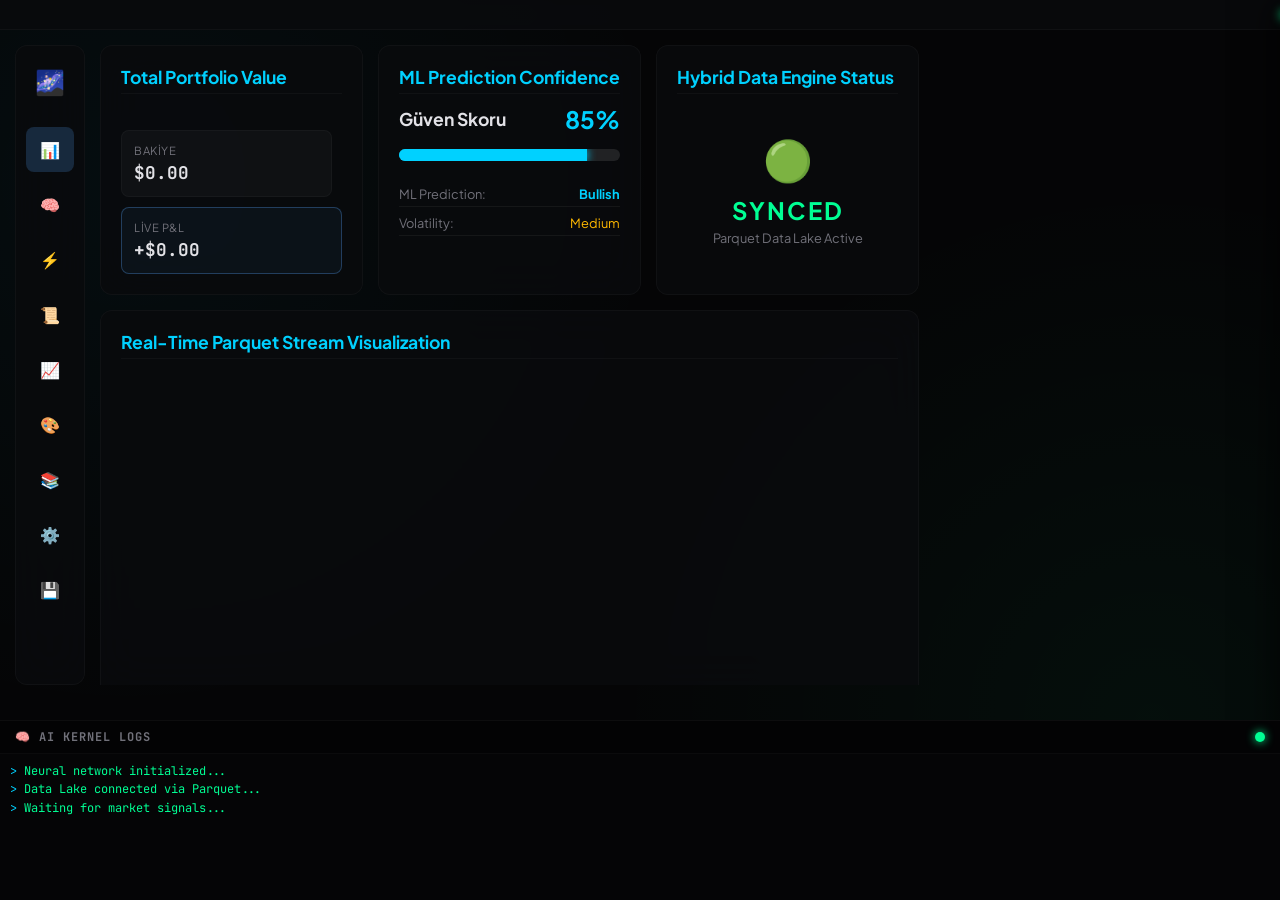
==== frontend/index.html @ 40823bf7 "refactor(frontend): implement horizontal workspace layout for terminal tab - Remove old 3-column ver" ====
<!DOCTYPE html>
<html lang="tr">

<head>
    <meta charset="UTF-8">
    <meta name="viewport" content="width=device-width, initial-scale=1.0">
    <title>CryptoAlgoBot | Quantum Terminal v5.0</title>
    <link
        href="https://fonts.googleapis.com/css2?family=Plus+Jakarta+Sans:wght@300;400;500;600;700&family=JetBrains+Mono:wght@400;700&display=swap"
        rel="stylesheet">
    <script src="https://cdn.plot.ly/plotly-2.32.0.min.js" charset="utf-8"></script>
    <script src="lightweight-charts.js"></script>
    <link rel="stylesheet" href="style.css">
</head>

<body>
    <!-- Live Ticker -->
    <div class="live-ticker-band">
        <div class="ticker-wrapper">
            <div class="ticker-content" id="live-ticker-content">
                <span class="ticker-item"><span class="ticker-dot pulse-dot"></span> <span class="ticker-sym">Sistem Yükleniyor...</span> <span class="ticker-price">--</span></span>
            </div>
        </div>
    </div>

    <!-- AI Terminal Widget (Pinned to bottom) -->
    <div class="ai-terminal" id="ai-terminal">
        <div class="terminal-header">
            <span>🧠 AI Kernel Logs</span>
            <span class="pulse-dot"></span>
        </div>
        <div class="terminal-body" id="terminal-body">
            <div class="terminal-line">Neural network initialized...</div>
            <div class="terminal-line">Data Lake connected via Parquet...</div>
            <div class="terminal-line">Waiting for market signals...</div>
        </div>
    </div>

    <div class="dashboard-container">
        <!-- Collapsible Sidebar -->
        <aside class="sidebar glass-panel" id="sidebar">
            <div class="logo">
                <span style="font-size: 1.5rem;">🌌</span>
                <span class="sidebar-text" style="font-weight: 700; font-size: 1.1rem; color: var(--neon-blue);">Quantum v5</span>
            </div>

            <nav class="sidebar-nav" id="sidebar-menu">
                <!-- Sidebar links map to tabs via data-target -->
                <a href="#" class="sidebar-link active" data-target="tab-portfolio">
                    <span class="menu-icon">📊</span>
                    <span class="sidebar-text">Terminal</span>
                </a>
                <a href="#" class="sidebar-link" data-target="tab-ml">
                    <span class="menu-icon">🧠</span>
                    <span class="sidebar-text">ML Motoru</span>
                </a>
                <a href="#" class="sidebar-link" data-target="tab-orders">
                    <span class="menu-icon">⚡</span>
                    <span class="sidebar-text">Emirler</span>
                </a>
                <a href="#" class="sidebar-link" data-target="tab-history">
                    <span class="menu-icon">📜</span>
                    <span class="sidebar-text">Geçmiş</span>
                </a>
                <a href="#" class="sidebar-link" data-target="tab-reports">
                    <span class="menu-icon">📈</span>
                    <span class="sidebar-text">Raporlar</span>
                </a>
                <a href="#" class="sidebar-link" data-target="tab-strategy-builder">
                    <span class="menu-icon">🎨</span>
                    <span class="sidebar-text">Strateji Kurucu</span>
                </a>
                <a href="#" class="sidebar-link" data-target="tab-strategies">
                    <span class="menu-icon">📚</span>
                    <span class="sidebar-text">Kütüphane</span>
                </a>
                <a href="#" class="sidebar-link" data-target="tab-settings">
                    <span class="menu-icon">⚙️</span>
                    <span class="sidebar-text">Ayarlar</span>
                </a>
                <a href="#" class="sidebar-link" data-target="tab-data">
                    <span class="menu-icon">💾</span>
                    <span class="sidebar-text">Laboratuvar</span>
                </a>
            </nav>
        </aside>

        <!-- Ana İçerik -->
        <main class="main-content">

            <!-- SEKME 1: PORTFÖY ANALİZİ / TERMINAL -->
            <div id="tab-portfolio" class="tab-content active-tab">
                <div class="horizontal-workspace">

                    <!-- Row 1: 3 Eşit Yatay Kart -->
                    <div class="top-row-cards">

                        <!-- Kart 1: Total Portfolio Value -->
                        <div class="card glass-panel flex-card">
                            <h3 class="panel-title">Total Portfolio Value</h3>
                            <div class="risk-metrics-grid" style="grid-template-columns: 1fr; gap: 10px; margin-top: auto;">
                                <div class="risk-metric-box">
                                    <span class="metric-label">Bakiye</span>
                                    <span class="metric-value" id="balance-val">$0.00</span>
                                </div>
                                <div class="risk-metric-box highlight">
                                    <span class="metric-label">Live P&L</span>
                                    <span class="metric-value success-text" id="total-pnl-val">+$0.00</span>
                                </div>
                            </div>
                        </div>

                        <!-- Kart 2: ML Prediction Confidence -->
                        <div class="card glass-panel flex-card">
                            <h3 class="panel-title">ML Prediction Confidence</h3>
                            <div class="ml-prediction-content" style="display: flex; flex-direction: column; justify-content: center; height: 100%; gap: 15px;">
                                <div style="display: flex; justify-content: space-between; align-items: center;">
                                    <span style="font-weight: bold; font-size: 1.1rem;">Güven Skoru</span>
                                    <span style="font-weight: bold; font-size: 1.5rem; color: var(--accent-cyan);">85%</span>
                                </div>
                                <div style="background: rgba(255,255,255,0.1); border-radius: 10px; height: 12px; overflow: hidden; width: 100%;">
                                    <div style="background: var(--accent-cyan); height: 100%; width: 85%; box-shadow: 0 0 10px var(--accent-cyan);"></div>
                                </div>
                                <div class="gauge-details" style="margin-top: 10px;">
                                    <div class="gauge-detail-row">
                                        <span>ML Prediction:</span>
                                        <span style="color: var(--accent-cyan); font-weight: bold;">Bullish</span>
                                    </div>
                                    <div class="gauge-detail-row">
                                        <span>Volatility:</span>
                                        <span style="color: var(--accent-gold);">Medium</span>
                                    </div>
                                </div>
                            </div>
                        </div>

                        <!-- Kart 3: Hybrid Data Engine Status -->
                        <div class="card glass-panel flex-card">
                            <h3 class="panel-title">Hybrid Data Engine Status</h3>
                            <div style="display: flex; justify-content: center; align-items: center; height: 100%; flex-direction: column;">
                                <span style="font-size: 2.5rem; margin-bottom: 10px;">🟢</span>
                                <span style="font-size: 1.5rem; font-weight: bold; color: var(--accent-emerald); letter-spacing: 2px;">SYNCED</span>
                                <span style="font-size: 0.8rem; color: var(--text-muted); margin-top: 5px;">Parquet Data Lake Active</span>
                            </div>
                        </div>

                    </div>

                    <!-- Row 2: Dev Grafik Alanı -->
                    <div class="bottom-row-chart card glass-panel">
                        <h3 class="panel-title">Real-Time Parquet Stream Visualization</h3>
                        <div id="plotly-chart" class="chart-container" style="flex-grow: 1; min-height: 400px; width: 100%;"></div>
                    </div>

                </div>
            </div>

            <!-- SEKME 2: ML KARAR MOTORU -->
            <div id="tab-ml" class="tab-content" style="display: none;">
                <!-- ML MODEL EĞİTİM PANELİ -->
                <div class="card glass-panel" style="margin-bottom: 20px; border: 2px solid var(--neon-blue);">
                    <h3 style="margin-bottom:15px; color: var(--neon-blue);">🧠 ML Model Eğitimi</h3>
                    <p style="color:var(--text-muted); font-size:0.85rem; margin-bottom:15px;">
                        XGBoost modelinizi Triple Barrier Method ile eğitin. Model, strateji sinyallerini onaylamak ve
                        dinamik kaldıraç için güven skoru üretmek için kullanılacaktır.
                    </p>

                    <div style="display: flex; gap: 15px; flex-wrap: wrap; align-items: flex-end; margin-bottom: 15px;">
                        <div style="display: flex; flex-direction: column; gap: 5px;">
                            <label style="font-size:0.75rem; color:var(--text-muted);">Sembol</label>
                            <select id="ml-train-symbol" class="strategy-select symbol-select" style="min-width:140px;"
                                onchange="validateMumCount()">
                                <option value="">Yükleniyor...</option>
                            </select>
                        </div>

                        <div style="display: flex; flex-direction: column; gap: 5px;">
                            <label style="font-size:0.75rem; color:var(--text-muted);">Zaman Dilimi</label>
                            <select id="ml-train-timeframe" class="timeframe-select" style="width:80px;"
                                onchange="validateMumCount()">
                                <option value="1m">1m</option>
                                <option value="3m">3m</option>
                                <option value="5m">5m</option>
                                <option value="10m">10m</option>
                                <option value="15m">15m</option>
                                <option value="20m">20m</option>
                                <option value="30m">30m</option>
                                <option value="45m">45m</option>
                                <option value="1h" selected>1h</option>
                                <option value="2h">2h</option>
                                <option value="3h">3h</option>
                                <option value="4h">4h</option>
                                <option value="6h">6h</option>
                                <option value="8h">8h</option>
                                <option value="12h">12h</option>
                                <option value="1d">1d</option>
                            </select>
                        </div>

                        <div style="display: flex; flex-direction: column; gap: 5px;">
                            <label style="font-size:0.75rem; color:var(--text-muted);">
                                Mum Sayısı
                                <span id="ml-db-count"
                                    style="color: var(--neon-blue); font-size: 0.7rem; margin-left: 5px;"></span>
                            </label>
                            <input type="number" id="ml-train-limit" value="5000" min="100" step="100"
                                style="width: 120px; padding: 8px; background: rgba(255,255,255,0.05); border: 1px solid rgba(255,255,255,0.1); border-radius: 6px; color: #fff; font-weight: bold;"
                                onchange="validateMumCount()" oninput="validateMumCount()">
                            <span id="ml-limit-warning"
                                style="font-size: 0.7rem; color: var(--neon-red); display: none;">
                                ⚠️ DB'de bu sayıdan az mum var!
                            </span>
                            <span id="ml-db-range" style="font-size: 0.7rem; color: var(--text-muted);"></span>
                        </div>

                        <div style="display: flex; flex-direction: column; gap: 5px;">
                            <label style="font-size:0.75rem; color:var(--text-muted);">TP Çarpan</label>
                            <input type="number" id="ml-train-tp" value="2.0" step="0.5" min="1.0" max="5.0"
                                style="width:70px; padding:8px; background:rgba(255,255,255,0.05); border:1px solid rgba(255,255,255,0.1); border-radius:6px; color:#fff;">
                        </div>

                        <div style="display: flex; flex-direction: column; gap: 5px;">
                            <label style="font-size:0.75rem; color:var(--text-muted);">SL Çarpan</label>
                            <input type="number" id="ml-train-sl" value="2.0" step="0.5" min="1.0" max="5.0"
                                style="width:70px; padding:8px; background:rgba(255,255,255,0.05); border:1px solid rgba(255,255,255,0.1); border-radius:6px; color:#fff;">
                        </div>

                        <button class="btn btn-primary" onclick="startMLTraining()"
                            style="padding: 10px 25px; font-weight:bold; background: linear-gradient(135deg, var(--neon-blue), #6366f1);">
                            🚀 Modeli Eğit
                        </button>
                    </div>

                    <!-- İlerleme Çubuğu -->
                    <div id="ml-training-progress" style="display: none; margin-top: 15px;">
                        <div
                            style="background: rgba(255,255,255,0.1); border-radius: 10px; height: 20px; overflow: hidden; margin-bottom: 10px;">
                            <div id="ml-progress-bar"
                                style="background: linear-gradient(90deg, var(--neon-blue), #6366f1); height: 100%; width: 0%; transition: width 0.3s ease;">
                            </div>
                        </div>
                        <p id="ml-training-message"
                            style="text-align: center; color: var(--neon-blue); font-size: 0.85rem;">
                            Eğitim başlatılıyor...
                        </p>
                    </div>

                    <!-- Sonuç Mesajı -->
                    <div id="ml-training-result"
                        style="display: none; margin-top: 15px; padding: 15px; border-radius: 8px; text-align: center;">
                    </div>
                </div>

                <!-- EĞİTİM GEÇMİŞİ TABLOSU -->
                <div class="card glass-panel" style="margin-bottom: 20px;">
                    <div
                        style="display: flex; justify-content: space-between; align-items: center; margin-bottom: 15px;">
                        <h3 style="color: var(--neon-blue);">📚 Eğitilmiş Modeller (Ensemble)</h3>
                        <div style="display: flex; gap: 10px;">
                            <button class="btn btn-primary" onclick="loadMLTrainingHistory()"
                                style="padding: 8px 15px; font-size: 0.85rem;">
                                🔄 Yenile
                            </button>
                            <button class="btn btn-danger" onclick="clearTrainingHistory()"
                                style="padding: 8px 15px; font-size: 0.85rem;">
                                🗑️ Geçmişi Temizle
                            </button>
                        </div>
                    </div>
                    <div id="training-history-table" style="overflow-x: auto;">
                        <p style="text-align: center; padding: 40px; color: var(--text-muted);">
                            Yükleniyor...
                        </p>
                    </div>
                    <p style="font-size: 0.75rem; color: var(--text-muted); margin-top: 10px; text-align: center;">
                        💡 <strong>Ensemble Learning:</strong> XGBoost + Random Forest modellerinin ortak kararı (Soft
                        Voting).
                        Ensemble accuracy genellikle tek modellerden daha yüksektir.
                    </p>
                </div>

                <div class="header-row" style="margin-bottom: 20px;">
                    <div
                        style="display:flex; justify-content:space-between; align-items:center; width:100%; flex-wrap:wrap; gap:15px;">
                        <div>
                            <h2>🧠 Strateji Karar Merkezi</h2>
                            <p style="color:var(--text-muted);">Yapay Zeka ve Teknik Stratejilerin Karşılaştırmalı
                                Analizi.</p>
                        </div>
                        <div style="display:flex; gap:10px; align-items:center;">
                            <select id="ml-analysis-strategy" class="strategy-select" style="min-width:160px;">
                                <option value="">Strateji Seçin...</option>
                            </select>
                            <select id="ml-analysis-symbol" class="strategy-select symbol-select" style="min-width:140px;">
                                <option value="">Sembol Seçin...</option>
                            </select>
                            <select id="ml-analysis-timeframe" class="strategy-select" style="width:70px;">
                                <option value="1m">1m</option>
                                <option value="3m">3m</option>
                                <option value="5m">5m</option>
                                <option value="10m">10m</option>
                                <option value="15m" selected>15m</option>
                                <option value="20m">20m</option>
                                <option value="30m">30m</option>
                                <option value="45m">45m</option>
                                <option value="1h">1h</option>
                                <option value="2h">2h</option>
                                <option value="3h">3h</option>
                                <option value="4h">4h</option>
                                <option value="6h">6h</option>
                                <option value="8h">8h</option>
                                <option value="12h">12h</option>
                                <option value="1d">1d</option>
                            </select>

                            <select id="ml-analysis-market-type" class="strategy-select" style="min-width:100px;">
                                <option value="swap" selected>Vadeli (Swap)</option>
                                <option value="spot">Spot Piyasa</option>
                            </select>

                            <select id="ml-analysis-margin-type" class="strategy-select" style="min-width:100px;">
                                <option value="isolated" selected>İzole Marjin</option>
                                <option value="cross">Çapraz Marjin</option>
                            </select>
                            <button class="btn btn-primary" onclick="runMLVisualAnalysis()"
                                style="padding: 10px 20px; font-weight:bold;">🚀 Simülasyonu Başlat</button>
                        </div>
                    </div>
                </div>

                <!-- Görsel Analiz Bölümü -->
                <div class="grid-content" style="margin-bottom: 20px;">
                    <div class="card glass-panel chart-span" style="grid-column: span 3;">
                        <h3
                            style="margin-bottom:15px; display:flex; justify-content:space-between; align-items:center;">
                            <span>🔍 Görsel Karar Simülasyonu</span>
                            <div style="font-size:0.75rem; font-weight:normal; display:flex; gap:15px;">
                                <span style="display:flex; align-items:center; gap:5px;"><span
                                        style="display:inline-block; width:8px; height:8px; border-radius:50%; background-color:#00FA9A;"></span>GERÇEK
                                    AL</span>
                                <span style="display:flex; align-items:center; gap:5px;"><span
                                        style="display:inline-block; width:8px; height:8px; border-radius:50%; background-color:#FF4500;"></span>GERÇEK
                                    SAT</span>
                                <span style="display:flex; align-items:center; gap:5px;"><span
                                        style="display:inline-block; width:8px; height:8px; background-color:#FFFFFF;"></span>İŞLEM
                                    KAPANIŞ</span>
                                <span style="display:flex; align-items:center; gap:5px;"><span
                                        style="display:inline-block; width:8px; height:8px; border-radius:50%; background-color:rgba(0, 255, 136, 0.4);"></span>ML
                                    Sinyali</span>
                                <span style="display:flex; align-items:center; gap:5px;"><span
                                        style="display:inline-block; width:8px; height:8px; border-radius:50%; background-color:#bc8cff;"></span>Strateji
                                    Sinyali</span>
                            </div>
                        </h3>
                        <div id="ml-analysis-chart-container" style="position:relative; width:100%; height:450px;">
                            <div id="ml-analysis-chart" style="width:100%; height:100%;">
                            </div>
                            <div id="chart-tooltip"
                                style="position: absolute; display: none; padding: 10px; box-sizing: border-box; font-size: 12px; text-align: left; z-index: 1000; top: 12px; left: 12px; pointer-events: none; border-radius: 8px; font-family: 'Inter', sans-serif; background: rgba(30, 35, 45, 0.9); border: 1px solid rgba(255,255,255,0.1); color: #fff; box-shadow: 0 4px 10px rgba(0,0,0,0.5);">
                            </div>
                        </div>
                    </div>
                </div>
                <!-- Model Analizi (Grafiğin Altında) -->
                <div class="grid-content" style="margin-bottom: 20px;">
                    <div class="card glass-panel" style="grid-column: span 3;">
                        <h3 style="margin-bottom:15px;">🧬 Model Ağırlık Analizi</h3>
                        <div id="feature-importance-chart" style="height: 350px;">
                        </div>
                        <p style="font-size:0.75rem; color:var(--text-muted); margin-top:10px; text-align:center;">
                            Modelin karar verirken en çok hangi indikatörleri dikkate aldığını (yüzdelik etki) gösterir.
                        </p>
                    </div>
                </div>

                <div id="decision-grid" class="decision-grid">
                    <!-- Dinamik olarak doldurulacak -->
                </div>
            </div>

            <!-- SEKME 3: AKTİF EMİRLER -->
            <div id="tab-orders" class="tab-content" style="display: none;">

                <!-- SİSTEM DURUM ÖZETİ (KOMPAKT) -->
                <div class="card glass-panel" style="margin-bottom: 20px;">
                    <h3 style="margin:0 0 15px 0;">🖥️ Aktif Stratejiler</h3>
                    <div id="system-status-summary"
                        style="display: grid; grid-template-columns: repeat(auto-fill, minmax(220px, 1fr)); gap: 12px;">
                        <!-- Dinamik olarak doldurulacak -->
                        <div id="system-loading-msg"
                            style="text-align: center; padding: 40px; color: var(--text-muted); grid-column: span 100%;">
                            ⏳ Sistem yükleniyor...
                        </div>
                    </div>
                </div>

                <div style="margin-bottom: 25px;">
                    <h3 style="margin-bottom: 15px; font-size: 1.1rem;">📊 Paper Trading - Canlı Performans</h3>
                    <div class="kpi-dashboard"
                        style="grid-template-columns: repeat(auto-fit, minmax(140px, 1fr)); gap: 8px;">
                        <!-- Bakiye -->
                        <div class="kpi-card glass-panel" style="padding: 8px;">
                            <div class="kpi-icon"
                                style="width: 32px; height: 32px; font-size: 1.2rem; background: rgba(0, 255, 136, 0.1); color: #00fa9a;">
                                💰</div>
                            <div class="kpi-details">
                                <span class="kpi-label" style="font-size: 0.65rem;">Bakiye</span>
                                <span class="kpi-value" id="perf-balance" style="font-size: 0.95rem;">$10,000.00</span>
                            </div>
                        </div>

                        <!-- Equity -->
                        <div class="kpi-card glass-panel" style="padding: 8px;">
                            <div class="kpi-icon"
                                style="width: 32px; height: 32px; font-size: 1.2rem; background: rgba(188, 140, 255, 0.1); color: #bc8cff;">
                                📈</div>
                            <div class="kpi-details">
                                <span class="kpi-label" style="font-size: 0.65rem;">Equity</span>
                                <span class="kpi-value" id="perf-equity" style="font-size: 0.95rem;">$10,000.00</span>
                            </div>
                        </div>

                        <!-- Win Rate -->
                        <div class="kpi-card glass-panel" style="padding: 8px;">
                            <div class="kpi-icon"
                                style="width: 32px; height: 32px; font-size: 1.2rem; background: rgba(255, 204, 0, 0.1); color: #ffcc00;">
                                🎯</div>
                            <div class="kpi-details">
                                <span class="kpi-label" style="font-size: 0.65rem;">Win Rate</span>
                                <span class="kpi-value" id="perf-winrate" style="font-size: 0.95rem;">0.0%</span>
                            </div>
                        </div>

                        <!-- İşlem Sayısı -->
                        <div class="kpi-card glass-panel" style="padding: 8px;">
                            <div class="kpi-icon"
                                style="width: 32px; height: 32px; font-size: 1.2rem; background: rgba(0, 204, 255, 0.1); color: #00ccff;">
                                📊</div>
                            <div class="kpi-details">
                                <span class="kpi-label" style="font-size: 0.65rem;">İşlem</span>
                                <div class="kpi-value" style="font-size: 0.85rem;">
                                    <span id="perf-count" style="color:#00ccff;">0</span>
                                    <span style="font-size: 0.75rem; color: var(--text-muted);">/ <span
                                            id="perf-total-trades">0</span></span>
                                </div>
                            </div>
                        </div>

                        <!-- Toplam P&L -->
                        <div class="kpi-card glass-panel" style="padding: 8px;">
                            <div class="kpi-icon"
                                style="width: 32px; height: 32px; font-size: 1.2rem; background: rgba(255, 51, 102, 0.1); color: #ff3366;">
                                💵</div>
                            <div class="kpi-details">
                                <span class="kpi-label" style="font-size: 0.65rem;">P&L</span>
                                <span class="kpi-value" id="perf-total-pnl" style="font-size: 0.95rem;">$0.00</span>
                            </div>
                        </div>

                        <!-- Toplam Komisyon -->
                        <div class="kpi-card glass-panel" style="padding: 8px;">
                            <div class="kpi-icon"
                                style="width: 32px; height: 32px; font-size: 1.2rem; background: rgba(255, 255, 255, 0.1); color: #fff;">
                                💸</div>
                            <div class="kpi-details">
                                <span class="kpi-label" style="font-size: 0.65rem;">Komisyon</span>
                                <span class="kpi-value" id="perf-total-fees" style="font-size: 0.95rem;">$0.00</span>
                            </div>
                        </div>
                    </div>
                </div>

                <div class="card glass-panel chart-span" style="margin-bottom: 20px;">
                    <h3>🔓 Açık Pozisyonlar</h3>
                    <div class="table-container">
                        <table class="positions-table" style="font-size: 0.75rem;">
                            <thead>
                                <tr>
                                    <th style="width: 180px;">📚 Strateji / TF</th>
                                    <th>Yön / Parite</th>
                                    <th>Miktar / Kaldıraç</th>
                                    <th>Giriş / Pozisyon Değeri</th>
                                    <th>Mevcut / P&L ($)</th>
                                    <th>ROE (%)</th>
                                    <th>SL / TP / Liq</th>
                                    <th>İşlem</th>
                                </tr>
                            </thead>
                            <tbody id="positions-body"></tbody>
                        </table>
                    </div>
                </div>

                <div class="grid-content">
                    <div class="card glass-panel chart-span">
                        <h3>📊 Sermaye Kullanımı</h3>
                        <div class="usage-grid">
                            <div class="usage-item">
                                <span class="label">💵 Kullanılan Marjin</span>
                                <h4 id="usage-used-margin">$0.00</h4>
                            </div>
                            <div class="usage-item">
                                <span class="label">💰 Kullanılabilir Bakiye</span>
                                <h4 id="usage-free-margin">$10,000.00</h4>
                            </div>
                            <div class="usage-item">
                                <span class="label">📊 Toplam Pozisyon Değeri</span>
                                <h4 id="usage-notional">$0.00</h4>
                            </div>
                            <div class="usage-item">
                                <span class="label">⚡ Ortalama Kaldıraç</span>
                                <h4 id="usage-leverage">1x</h4>
                            </div>
                        </div>
                    </div>
                </div>
            </div>

            <!-- SEKME 4: GEÇMİŞ -->
            <div id="tab-history" class="tab-content" style="display: none;">
                <div class="header-row" style="margin-bottom: 20px;">
                    <div>
                        <h2>📜 İşlem Geçmişi</h2>
                        <p style="color:var(--text-muted);">Veritabanına kaydedilen tüm geçmiş işlemler ve detaylı
                            performans analizi.</p>
                    </div>
                    <div style="display:flex; gap:10px;">
                        <button class="btn btn-primary" onclick="loadTradeHistory()">🔄 Yenile</button>
                        <button class="btn btn-danger" onclick="clearTradeHistory()"
                            style="background:rgba(255, 107, 107, 0.2); border-color:var(--neon-red); color:var(--neon-red);">🗑️
                            Geçmişi Temizle</button>
                    </div>
                </div>

                <!-- İşlem Özet Kartları -->
                <div class="grid-content" style="margin-bottom: 20px;">
                    <div class="card glass-panel">
                        <div class="card-info">
                            <h3>📊 Toplam İşlem</h3>
                            <h1 id="hist-total-trades">0</h1>
                            <p style="font-size:0.75rem; color:var(--text-muted); margin-top:5px;">Gerçekleşen Emirler
                            </p>
                        </div>
                    </div>
                    <div class="card glass-panel">
                        <div class="card-info">
                            <h3>🎯 Win Rate</h3>
                            <h1 id="hist-win-rate">0%</h1>
                            <p style="font-size:0.75rem; color:var(--text-muted); margin-top:5px;">Başarı Oranı</p>
                        </div>
                    </div>
                    <div class="card glass-panel">
                        <div class="card-info">
                            <h3>💰 Toplam Kâr/Zarar</h3>
                            <h1 id="hist-total-pnl">$0.00</h1>
                            <p style="font-size:0.75rem; color:var(--text-muted); margin-top:5px;">Net Kazanç</p>
                        </div>
                    </div>
                    <div class="card glass-panel">
                        <div class="card-info">
                            <h3>📈 Ortalama İşlem</h3>
                            <h1 id="hist-avg-pnl">$0.00</h1>
                            <p style="font-size:0.75rem; color:var(--text-muted); margin-top:5px;">İşlem Başı PnL</p>
                        </div>
                    </div>
                    <div class="card glass-panel">
                        <div class="card-info" style="border-left: 2px solid var(--neon-purple);">
                            <h3>🏆 En İyi Strateji</h3>
                            <h1 id="hist-best-strategy"
                                style="font-size: 1.2rem; color:var(--neon-purple); white-space: nowrap; overflow: hidden; text-overflow: ellipsis;">
                                N/A</h1>
                            <p style="font-size:0.75rem; color:var(--text-muted); margin-top:5px;">Performans Lideri</p>
                        </div>
                    </div>
                </div>

                <div class="card glass-panel chart-span">
                    <div style="display:flex; justify-content:space-between; align-items:center; margin-bottom:15px;">
                        <h3>📋 Detaylı İşlem Listesi</h3>
                        <div style="display:flex; gap:10px; align-items:center;">
                            <input type="text" id="hist-filter-symbol" placeholder="🔍 Sembol Ara..."
                                style="padding:8px; background:rgba(255,255,255,0.05); border:1px solid rgba(255,255,255,0.1); border-radius:6px; color:#fff;"
                                oninput="filterHistoryTable()">
                        </div>
                    </div>
                    <div class="table-container">
                        <table class="positions-table" id="history-table">
                            <thead>
                                <tr>
                                    <th>Tarih</th>
                                    <th>Parite</th>
                                    <th>Strateji</th>
                                    <th>Yön</th>
                                    <th>Giriş Fiyatı</th>
                                    <th>Çıkış Fiyatı</th>
                                    <th>Miktar / Kaldıraç</th>
                                    <th>PnL ($)</th>
                                    <th>Kâr (%)</th>
                                    <th>Neden</th>
                                </tr>
                            </thead>
                            <tbody id="history-body">
                                <tr>
                                    <td colspan="10" style="text-align:center; padding:40px; color:var(--text-muted);">
                                        Henüz işlem geçmişi yok veya yükleniyor...
                                    </td>
                                </tr>
                            </tbody>
                        </table>
                    </div>
                </div>
            </div>

            <!-- SEKME 5: STRATEJİ KÜTÜPHANESİ (YENİ - AYRI SAYFA) -->
            <div id="tab-strategies" class="tab-content" style="display: none;">
                <div class="header-row" style="margin-bottom: 20px;">
                    <h2>📚 Strateji Kütüphanesi & Çalışma Mantığı</h2>
                    <p style="color:var(--text-muted);">Sistemdeki uzmanların çalışma prensiplerini ve teknik
                        reçetelerini inceleyin.</p>
                </div>

                <div id="strategy-library-container" class="strategy-grid">
                    <div style="text-align:center; padding:40px; color:var(--text-muted); grid-column:span 3;">
                        Uzman bilgileri yükleniyor...
                    </div>
                </div>
            </div>

            <!-- SEKME: STRATEJİ OLUŞTURUCU -->
            <div id="tab-strategy-builder" class="tab-content" style="display: none;">
                <div class="builder-container">

                    <!-- SOL PANEL: İndikatör Kütüphanesi -->
                    <div class="panel glass-panel" style="overflow-y: auto;">
                        <div class="panel-header">📚 Gösterge Kütüphanesi</div>

                        <input type="text" id="indicator-search" class="condition-input"
                            placeholder="🔍 İndikatör ara..."
                            style="width: 100%; margin-bottom: 20px; background: rgba(255,255,255,0.05);">

                        <div id="indicator-list">
                            <div class="indicator-category">
                                <div class="category-title">📈 TREND</div>
                                <div class="indicator-item indicator-btn" data-type="EMA" data-params='{"period": 20}'>
                                    <span class="indicator-name">EMA (20)</span>
                                    <button class="btn-add">+</button>
                                </div>
                                <div class="indicator-item indicator-btn" data-type="SMA" data-params='{"period": 20}'>
                                    <span class="indicator-name">SMA (20)</span>
                                    <button class="btn-add">+</button>
                                </div>
                                <div class="indicator-item indicator-btn" data-type="Supertrend"
                                    data-params='{"period": 10, "multiplier": 3}'>
                                    <span class="indicator-name">Supertrend</span>
                                    <button class="btn-add">+</button>
                                </div>
                            </div>
                            <div class="indicator-category">
                                <div class="category-title">🚀 MOMENTUM</div>
                                <div class="indicator-item indicator-btn" data-type="RSI" data-params='{"period": 14}'>
                                    <span class="indicator-name">RSI (14)</span>
                                    <button class="btn-add">+</button>
                                </div>
                                <div class="indicator-item indicator-btn" data-type="MACD"
                                    data-params='{"fast": 12, "slow": 26, "signal": 9}'>
                                    <span class="indicator-name">MACD</span>
                                    <button class="btn-add">+</button>
                                </div>
                            </div>
                            <div class="indicator-category">
                                <div class="category-title">📊 VOLATİLİTE</div>
                                <div class="indicator-item indicator-btn" data-type="ATR" data-params='{"period": 14}'>
                                    <span class="indicator-name">ATR (14)</span>
                                    <button class="btn-add">+</button>
                                </div>
                                <div class="indicator-item indicator-btn" data-type="Bollinger"
                                    data-params='{"period": 20, "std": 2}'>
                                    <span class="indicator-name">Bollinger</span>
                                    <button class="btn-add">+</button>
                                </div>
                            </div>
                        </div>

                        <div style="margin-top: 30px; padding-top: 20px; border-top: 1px solid rgba(255,255,255,0.05);">
                            <div class="category-title">💾 KAYDEDİLMİŞ STRATEJİLER</div>
                            <div id="saved-strategies-list" style="max-height: 250px; overflow-y: auto;">
                                <div
                                    style="text-align: center; padding: 20px; color: var(--text-muted); font-size: 0.8rem;">
                                    Yükleniyor...</div>
                            </div>
                        </div>
                    </div>

                    <!-- ORTA PANEL: Koşul Oluşturucu -->
                    <div class="panel glass-panel" style="overflow-y: auto;">
                        <div class="panel-header">⚙️ Koşul Oluşturucu</div>
                        <div style="margin-bottom: 20px;">
                            <label
                                style="display: block; font-size: 0.7rem; color: var(--text-muted); margin-bottom: 5px;">Strateji
                                Adı</label>
                            <input type="text" id="strategy-name" class="condition-input" value="Yeni Strateji"
                                style="width: 100%; margin-bottom: 10px;">
                            <label
                                style="display: block; font-size: 0.7rem; color: var(--text-muted); margin-bottom: 5px;">Açıklama</label>
                            <textarea id="strategy-description" class="condition-input"
                                placeholder="Opsiyonel açıklama..."
                                style="width: 100%; height: 50px; resize: none;"></textarea>
                        </div>

                        <div class="condition-builder" style="border-left: 3px solid var(--neon-green);">
                            <div class="condition-side long">🟢 LONG Koşulları</div>
                            <div class="logic-selector" id="long-logic-selector">
                                <div class="logic-btn active" data-logic="AND">VE (AND)</div>
                                <div class="logic-btn" data-logic="OR">VEYA (OR)</div>
                            </div>
                            <div id="long-conditions-container"></div>
                            <button class="btn-add-rule" onclick="addCondition('long')">➕ LONG Koşulu Ekle</button>
                        </div>

                        <div class="condition-builder"
                            style="border-left: 3px solid var(--neon-red); margin-top: 25px;">
                            <div class="condition-side short">🔴 SHORT Koşulları</div>
                            <div class="logic-selector" id="short-logic-selector">
                                <div class="logic-btn active" data-logic="AND">VE (AND)</div>
                                <div class="logic-btn" data-logic="OR">VEYA (OR)</div>
                            </div>
                            <div id="short-conditions-container"></div>
                            <button class="btn-add-rule" onclick="addCondition('short')">➕ SHORT Koşulu Ekle</button>
                        </div>
                    </div>

                    <!-- SAĞ PANEL: Test ve Analiz -->
                    <div class="panel glass-panel" style="overflow-y: auto;">
                        <div class="panel-header">🎯 Backtest & Risk</div>
                        <div
                            style="background: rgba(0,0,0,0.2); padding: 15px; border-radius: 8px; margin-bottom: 20px;">
                            <div style="display: grid; grid-template-columns: repeat(auto-fit, minmax(120px, 1fr)); gap: 10px; margin-bottom: 10px;">
                                <div><label style="font-size:0.65rem; color:var(--text-muted);">Sembol</label><input
                                        type="text" id="backtest-symbol" class="condition-input" value="BTC/USDT"
                                        style="width: 100%;"></div>
                                <div><label style="font-size:0.65rem; color:var(--text-muted);">TF</label><select
                                        id="backtest-timeframe" class="condition-select" style="width: 100%;">
                                        <option value="1m">1m</option>
                                        <option value="3m">3m</option>
                                        <option value="5m">5m</option>
                                        <option value="10m">10m</option>
                                        <option value="15m">15m</option>
                                        <option value="20m">20m</option>
                                        <option value="30m">30m</option>
                                        <option value="45m">45m</option>
                                        <option value="1h" selected>1h</option>
                                        <option value="2h">2h</option>
                                        <option value="3h">3h</option>
                                        <option value="4h">4h</option>
                                        <option value="6h">6h</option>
                                        <option value="8h">8h</option>
                                        <option value="12h">12h</option>
                                        <option value="1d">1d</option>
                                    </select>
                                </div>
                                <div><label style="font-size:0.65rem; color:var(--text-muted);">Gün</label><input
                                        type="number" id="backtest-days" class="condition-input" value="30"
                                        style="width: 100%;"></div>
                                <div><label style="font-size:0.65rem; color:var(--text-muted);">Bakiye</label><input
                                        type="number" id="backtest-balance" class="condition-input" value="10000"
                                        style="width: 100%;"></div>
                            </div>
                        </div>

                        <div style="display: grid; grid-template-columns: repeat(auto-fit, minmax(120px, 1fr)); gap: 10px; margin-bottom: 15px;">
                            <div><label style="font-size:0.7rem; color:var(--text-muted);">SL (ATR)</label><input
                                    type="number" id="stop-loss-atr" class="condition-input" value="2.0" step="0.1"
                                    style="width: 100%;"></div>
                            <div><label style="font-size:0.7rem; color:var(--text-muted);">TP (ATR)</label><input
                                    type="number" id="take-profit-atr" class="condition-input" value="4.0" step="0.1"
                                    style="width: 100%;"></div>
                            <div><label
                                    style="font-size:0.7rem; color:var(--text-muted);">Max Risk (%)</label><input
                                    type="number" id="max-risk-percent" class="condition-input" value="2.0" step="0.1"
                                    style="width: 100%;"></div>
                        </div>

                        <div style="display: flex; flex-direction: column; gap: 8px; margin-top: 10px;">
                            <button class="btn btn-primary" onclick="testStrategy()"
                                style="padding: 12px; font-weight: bold;">🧪 Backtest Başlat</button>
                            <button class="btn btn-success" onclick="saveStrategy()" style="padding: 10px;">💾
                                Stratejiyi Kaydet</button>
                            <button class="btn" onclick="clearForm()"
                                style="padding: 10px; background: rgba(255,255,255,0.05); color: var(--text-muted);">🗑️
                                Temizle</button>
                        </div>

                        <div id="test-results" style="margin-top: 25px; display: none;">
                            <div class="category-title">📊 SONUÇLAR</div>
                            <div style="display: grid; grid-template-columns: repeat(auto-fit, minmax(100px, 1fr)); gap: 10px; margin-bottom: 15px;">
                                <div class="metric-box"
                                    style="background: rgba(0,0,0,0.2); padding: 10px; border-radius: 6px; text-align: center;">
                                    <div style="font-size: 0.65rem; color: var(--text-muted);">Win Rate</div>
                                    <div id="metric-winrate"
                                        style="font-size: 1.1rem; font-weight: bold; color: var(--neon-green);">0%</div>
                                </div>
                                <div class="metric-box"
                                    style="background: rgba(0,0,0,0.2); padding: 10px; border-radius: 6px; text-align: center;">
                                    <div style="font-size: 0.65rem; color: var(--text-muted);">Net PnL</div>
                                    <div id="metric-pnl"
                                        style="font-size: 1.1rem; font-weight: bold; color: var(--neon-blue);">$0</div>
                                </div>
                                <div class="metric-box"
                                    style="background: rgba(0,0,0,0.2); padding: 10px; border-radius: 6px; text-align: center;">
                                    <div style="font-size: 0.65rem; color: var(--text-muted);">Profit Factor</div>
                                    <div id="metric-profit-factor"
                                        style="font-size: 1.1rem; font-weight: bold; color: var(--neon-purple);">0</div>
                                </div>
                                <div class="metric-box"
                                    style="background: rgba(0,0,0,0.2); padding: 10px; border-radius: 6px; text-align: center;">
                                    <div style="font-size: 0.65rem; color: var(--text-muted);">Max DD</div>
                                    <div id="metric-drawdown"
                                        style="font-size: 1.1rem; font-weight: bold; color: var(--neon-red);">0%</div>
                                </div>
                            </div>
                            <div id="equity-curve-chart"
                                style="height: 150px; background: rgba(0,0,0,0.3); border-radius: 8px; position: relative; margin-bottom: 20px;">
                            </div>
                            <div class="category-title">📋 SON İŞLEMLER</div>
                            <div
                                style="max-height: 250px; overflow-y: auto; background: rgba(0,0,0,0.2); border-radius: 8px;">
                                <table style="width: 100%; border-collapse: collapse; font-size: 0.7rem;">
                                    <tbody id="trades-table-body"></tbody>
                                </table>
                            </div>
                        </div>
                    </div>
                </div>

                <!-- Parametre Modal -->
                <div id="param-modal" class="modal">
                    <div class="modal-content glass-panel" style="max-width: 400px; padding: 25px;">
                        <div class="modal-header" id="modal-title"
                            style="font-size: 1.1rem; border-bottom: 1px solid rgba(255,255,255,0.1); padding-bottom: 10px; margin-bottom: 15px;">
                            İndikatör Detayı</div>
                        <div id="modal-params"></div>
                        <div class="modal-actions" style="justify-content: flex-end; gap: 10px; margin-top: 20px;">
                            <button class="btn btn-close-pos" onclick="closeModal()"
                                style="background: rgba(255,255,255,0.05); color: var(--text-muted); border: 1px solid rgba(255,255,255,0.1);">Vazgeç</button>
                            <button class="btn btn-primary" onclick="confirmIndicator()"
                                style="padding: 8px 20px;">Ekle</button>
                        </div>
                    </div>
                </div>

            </div>

            <!-- SEKME 6: SİSTEM AYARLARI -->
            <div id="tab-settings" class="tab-content" style="display: none;">

                <!-- HEADER -->
                <div class="header-row" style="margin-bottom: 30px;">
                    <h2>⚙️ Sistem Ayarları & Bot Yönetimi</h2>
                    <p style="color:var(--text-muted);">Bot başlatın, yönetin ve sistem ayarlarını yapılandırın.</p>
                </div>

                <!-- MODERN SETTINGS DASHBOARD -->
                <div class="settings-dashboard">

                    <!-- CARD 1: BOT BAŞLATMA (EN ÜSTTE - TAM GENİŞLİK) -->
                    <div class="settings-card" style="grid-column: 1 / -1; border-left: 4px solid var(--neon-green);">
                        <div class="settings-card-header">
                            <div>
                                <h3 class="settings-card-title">🚀 Bot Başlatma Merkezi</h3>
                                <p class="settings-card-description">Sembol ve strateji seçerek yeni bot başlat</p>
                            </div>
                        </div>

                        <div class="settings-card-body">
                            <form id="bot-start-form" onsubmit="handleBotSubmit(event)">
                                <div class="settings-form-grid">
                                    <div class="settings-form-group">
                                        <label class="settings-form-label">🪙 Sembol</label>
                                        <select id="bot-symbol" class="settings-form-input symbol-select" required>
                                            <option value="">Yükleniyor...</option>
                                        </select>
                                    </div>

                                    <div class="settings-form-group">
                                        <label class="settings-form-label">📚 Strateji</label>
                                        <select id="bot-strategy" class="settings-form-input strategy-select" required>
                                            <option value="">Yükleniyor...</option>
                                        </select>
                                    </div>

                                    <div class="settings-form-group">
                                        <label class="settings-form-label">⏱️ Timeframe</label>
                                        <select id="bot-timeframe" class="settings-form-input timeframe-select">
                                            <option value="1m">1 dakika</option>
                                            <option value="3m">3 dakika</option>
                                            <option value="5m">5 dakika</option>
                                            <option value="15m">15 dakika</option>
                                            <option value="30m">30 dakika</option>
                                            <option value="1h" selected>1 saat</option>
                                            <option value="4h">4 saat</option>
                                            <option value="1d">1 gün</option>
                                        </select>
                                    </div>

                                    <div class="settings-form-group">
                                        <label class="settings-form-label">🏛️ Market</label>
                                        <select id="bot-market" class="settings-form-input">
                                            <option value="swap">Futures (Swap)</option>
                                            <option value="spot">Spot</option>
                                        </select>
                                    </div>

                                    <div class="settings-form-group">
                                        <label class="settings-form-label">🛡️ Marjin Tipi</label>
                                        <select id="bot-margin-type" class="settings-form-input">
                                            <option value="isolated" selected>Isolated (İzole)</option>
                                            <option value="cross">Cross (Çapraz)</option>
                                        </select>
                                    </div>
                                </div>

                                <button type="submit" class="settings-btn settings-btn-success"
                                    style="width: 100%; margin-top: 15px; font-size: 1rem; padding: 14px;">
                                    ▶ Bot Başlat
                                </button>
                            </form>

                            <div class="settings-info-box">
                                <p class="settings-info-text">
                                    <strong>ℹ️ Not:</strong> Bot başlatmadan önce sembol ve strateji seçtiğinizden emin
                                    olun.
                                    Tüm işlemler paper trading (sanal) olarak yapılır.
                                </p>
                            </div>
                        </div>
                    </div>

                    <!-- CARD 2: AKTİF BOTLAR (YENİ) -->
                    <div class="settings-card" style="grid-column: 1 / -1; border-left: 4px solid var(--neon-blue);">
                        <div class="settings-card-header">
                            <div>
                                <h3 class="settings-card-title">🤖 Aktif Botlar</h3>
                                <p class="settings-card-description">Çalışan botlarınızı izleyin ve yönetin</p>
                            </div>
                            <button class="settings-btn settings-btn-primary" onclick="botManager.loadBots()"
                                style="width: auto; padding: 6px 12px; font-size: 0.8rem;" title="Listeyi yenile">
                                🔄
                            </button>
                        </div>

                        <div class="settings-card-body">
                            <div id="active-bots-container">
                                <p style="text-align: center; padding: 40px; color: var(--text-muted);">
                                    Aktif bot yok. Yukarıdan yeni bot başlatabilirsiniz.
                                </p>
                            </div>
                        </div>
                    </div>

                    <!-- CARD 3: RİSK AYARLARI -->
                    <div class="settings-card risk-card">
                        <div class="settings-card-header">
                            <div>
                                <h3 class="settings-card-title">🛡️ Risk Ayarları</h3>
                                <p class="settings-card-description">Trading risk parametrelerini yapılandır</p>
                            </div>
                            <button class="settings-save-btn" onclick="saveRiskSettings()">
                                💾 Kaydet
                            </button>
                        </div>

                        <div class="settings-card-body">
                            <div class="settings-form-grid">
                                <div class="settings-form-group">
                                    <label class="settings-form-label">
                                        📊 Maksimum Risk
                                        <span class="range-hint">(0.1 - 5.0%)</span>
                                    </label>
                                    <input type="number" id="risk-max-risk" class="settings-form-input" value="0.2"
                                        min="0.1" max="5.0" step="0.1" title="Her işlemde maksimum risk yüzdesi">
                                </div>

                                <div class="settings-form-group">
                                    <label class="settings-form-label">
                                        📈 Maksimum Kaldıraç
                                        <span class="range-hint">(1 - 50x)</span>
                                    </label>
                                    <input type="number" id="risk-max-leverage" class="settings-form-input" value="10"
                                        min="1" max="50" step="1" title="Maksimum kaldıraç çarpanı">
                                </div>

                                <div class="settings-form-group">
                                    <label class="settings-form-label">
                                        💼 Maks. Pozisyon
                                        <span class="range-hint">(1 - 20)</span>
                                    </label>
                                    <input type="number" id="risk-max-positions" class="settings-form-input" value="5"
                                        min="1" max="20" step="1"
                                        title="Aynı anda açık olabilecek maksimum pozisyon sayısı">
                                </div>

                                <div class="settings-form-group">
                                    <label class="settings-form-label">
                                        📉 Ardışık Kayıp
                                        <span class="range-hint">(0 = sınırsız, 1-50)</span>
                                    </label>
                                    <input type="number" id="risk-max-losses" class="settings-form-input" value="10"
                                        min="0" max="50" step="1" title="Kill switch aktif olacak ardışık kayıp sayısı (0 = sınırsız)">
                                </div>

                                <div class="settings-form-group" style="grid-column: span 2;">
                                    <label class="settings-form-label" style="display: flex; align-items: center; gap: 8px;">
                                        <input type="checkbox" id="risk-kill-switch-enabled" style="width: auto; margin: 0;" checked>
                                        🚨 Kill Switch Aktif
                                    </label>
                                    <p style="grid-column: span 2; font-size: 0.75rem; color: var(--text-muted); margin-top: 4px;">
                                        Kill Switch, ardışık kayıp limitine ulaşıldığında yeni pozisyon açmayı durdurur.
                                        <strong style="color: var(--neon-blue);">Opsiyonel:</strong> Kapalı ise limit yoktur.
                                    </p>
                                </div>
                            </div>

                            <div class="settings-info-box">
                                <p class="settings-info-text">
                                    <strong>ℹ️ Risk Yönetimi:</strong> Bu ayarlar her işlemde ne kadar risk alacağınızı
                                    belirler.
                                    Düşük risk (%0.5-1) uzun vadeli, yüksek risk (%2-5) agresif stratejiler içindir.
                                </p>
                            </div>
                        </div>
                    </div>

                    <!-- CARD 6: BOT YAPILANDIRMASI (YENİ - RİSK'İN ALTINDA) -->
                    <div class="settings-card bot-card">
                        <div class="settings-card-header">
                            <div>
                                <h3 class="settings-card-title">🤖 Bot Yapılandırması</h3>
                                <p class="settings-card-description">Borsa ve sistem ayarları</p>
                            </div>
                            <button class="settings-save-btn" onclick="saveBotConfig()">
                                💾 Kaydet
                            </button>
                        </div>

                        <div class="settings-card-body">
                            <div class="settings-form-grid">
                                <div class="settings-form-group">
                                    <label class="settings-form-label">🏛️ Borsa</label>
                                    <select id="bot-config-exchange" class="settings-form-input">
                                        <option value="binance">Binance</option>
                                        <option value="binance_testnet">Binance Testnet</option>
                                    </select>
                                </div>

                                <div class="settings-form-group">
                                    <label class="settings-form-label">🌍 Ortam</label>
                                    <select id="bot-config-environment" class="settings-form-input">
                                        <option value="development">Development</option>
                                        <option value="production">Production</option>
                                    </select>
                                </div>

                                <div class="settings-form-group">
                                    <label class="settings-form-label">📝 Log Level</label>
                                    <select id="bot-config-loglevel" class="settings-form-input">
                                        <option value="DEBUG">DEBUG</option>
                                        <option value="INFO">INFO</option>
                                        <option value="WARNING">WARNING</option>
                                        <option value="ERROR">ERROR</option>
                                    </select>
                                </div>
                            </div>

                            <div class="settings-info-box">
                                <p class="settings-info-text">
                                    <strong>ℹ️ Not:</strong> Bu ayarlar bot yeniden başlatıldığında uygulanır.
                                </p>
                            </div>
                        </div>
                    </div>

                    <!-- CARD 4: WFO & ML AYARLARI (SOL TARAFTA - GENİŞ) -->
                    <div class="settings-card wfo-card" style="grid-column: 1 / -1; border-left: 4px solid var(--neon-purple);">
                        <div class="settings-card-header">
                            <div>
                                <h3 class="settings-card-title">🧠 WFO & ML Ayarları</h3>
                                <p class="settings-card-description">Otonom optimizasyon ve yapay zeka</p>
                            </div>
                            <button class="settings-save-btn" onclick="saveAdvancedSettings()">
                                💾 Kaydet
                            </button>
                        </div>

                        <div class="settings-card-body">
                            <!-- WFO Subsection -->
                            <div class="settings-subsection wfo">
                                <h4 class="settings-subsection-title">🔄 Walk-Forward Optimization</h4>

                                <label class="settings-checkbox-label" style="margin-bottom: 12px;">
                                    <input type="checkbox" id="wfo-enabled">
                                    <span>WFO Aktif (Otonom Parametre Optimizasyonu)</span>
                                </label>

                                <div class="settings-form-grid">
                                    <div class="settings-form-group">
                                        <label class="settings-form-label">Eğitim Günleri</label>
                                        <input type="number" id="wfo-train-days" class="settings-form-input" value="30"
                                            min="7" max="90" step="1">
                                    </div>
                                    <div class="settings-form-group">
                                        <label class="settings-form-label">Test Günleri</label>
                                        <input type="number" id="wfo-test-days" class="settings-form-input" value="7"
                                            min="1" max="30" step="1">
                                    </div>
                                </div>

                                <div class="settings-form-group" style="margin-top: 12px;">
                                    <label class="settings-form-label">
                                        Re-optimizasyon
                                        <span class="range-hint">(24 - 720 saat)</span>
                                    </label>
                                    <input type="number" id="wfo-interval" class="settings-form-input" value="168"
                                        min="24" max="720" step="24">
                                    <p class="settings-info-text" style="margin-top: 4px;">
                                        💡 168 saat = 1 hafta (önerilen)
                                    </p>
                                </div>
                            </div>

                            <!-- ML Subsection -->
                            <div class="settings-subsection ml">
                                <h4 class="settings-subsection-title">🤖 ML Model Ayarları</h4>

                                <label class="settings-checkbox-label" style="margin-bottom: 12px;">
                                    <input type="checkbox" id="ml-enabled">
                                    <span>ML Model Aktif (XGBoost + Random Forest Ensemble)</span>
                                </label>

                                <div class="settings-form-group">
                                    <label class="settings-form-label">
                                        Confidence Threshold
                                        <span class="range-hint">(0.50 - 0.95)</span>
                                    </label>
                                    <input type="number" id="ml-threshold" class="settings-form-input" value="0.65"
                                        min="0.50" max="0.95" step="0.05">
                                    <p class="settings-info-text" style="margin-top: 4px;">
                                        💡 ≥65% güven → İşlem açılır. Düşük threshold daha fazla sinyal, yüksek
                                        threshold daha kaliteli sinyal.
                                    </p>
                                </div>
                            </div>

                            <!-- HTF Subsection -->
                            <div class="settings-subsection htf">
                                <h4 class="settings-subsection-title">📊 HTF (Multi-Timeframe) Analizi</h4>

                                <label class="settings-checkbox-label" style="margin-bottom: 12px;">
                                    <input type="checkbox" id="htf-enabled">
                                    <span>HTF Analizi Aktif (Altın Oran 1:4 / 1:6)</span>
                                </label>

                                <div class="settings-form-group">
                                    <label class="settings-form-label">Trend Metodu</label>
                                    <select id="htf-method" class="settings-form-input">
                                        <option value="ema_stack">EMA Stack (EMA 20 vs EMA 50)</option>
                                        <option value="close_ema">Close vs EMA</option>
                                        <option value="adx_filter">ADX Filter</option>
                                    </select>
                                </div>

                                <div class="settings-warning-box">
                                    <p class="settings-warning-text">
                                        <strong>⚠️ Altın Oran:</strong> Major HTF veto yetkisine sahiptir.
                                        Örnek: 1m bot → 15m (Minor) + 1h (Major). Major trend ters yönde ise işlem
                                        açılmaz.
                                    </p>
                                </div>
                            </div>
                        </div>
                    </div>

                    <!-- CARD 4B: KALMAN FİLTRESİ (YENİ!) -->
                    <div class="settings-card ml-card" style="grid-column: 1 / -1; border-left: 4px solid #9c27b0;">
                        <div class="settings-card-header">
                            <div>
                                <h3 class="settings-card-title">🔮 Kalman Filtresi (Denoising)</h3>
                                <p class="settings-card-description">Fiyat gürültüsünü azalt, false sinyalleri filtrele</p>
                            </div>
                        </div>

                        <div class="settings-card-body">
                            <label class="settings-checkbox-label" style="margin-bottom: 16px;">
                                <input type="checkbox" id="kalman-enabled">
                                <span>
                                    <strong style="color: #9c27b0;">🔮 Kalman Filtresi Aktif</strong>
                                    <br>
                                    <span style="font-size: 0.85rem; color: var(--text-muted);">
                                        Plug & Play: Tek tıkla TÜM stratejiler gürültüsüz veriyle çalışır
                                    </span>
                                </span>
                            </label>

                            <div class="settings-form-group">
                                <label class="settings-form-label">
                                    Process Noise (Q)
                                    <span class="range-hint">(0.0001 - 0.01, Küçük = Daha Smooth)</span>
                                </label>
                                <input type="number" id="kalman-process-noise" class="settings-form-input"
                                    value="0.001" min="0.0001" max="0.01" step="0.0001">
                                <p class="settings-info-text" style="margin-top: 4px;">
                                    💡 Küçük değer (0.001) = Daha smooth, büyük değer (0.01) = daha hızlı tepki
                                </p>
                            </div>

                            <div class="settings-form-group">
                                <label class="settings-form-label">
                                    Measurement Noise (R)
                                    <span class="range-hint">(0.01 - 1.0, Büyük = Daha Agresif)</span>
                                </label>
                                <input type="number" id="kalman-measurement-noise" class="settings-form-input"
                                    value="0.1" min="0.01" max="1.0" step="0.01">
                                <p class="settings-info-text" style="margin-top: 4px;">
                                    💡 Büyük değer = Fiyat değişimlerine daha agresif tepki
                                </p>
                            </div>

                            <div class="settings-warning-box" style="background: rgba(156, 39, 176, 0.05); border-color: rgba(156, 39, 176, 0.2);">
                                <p class="settings-warning-text" style="color: #9c27b0;">
                                    <strong>🔮 Plug & Play:</strong> Bu ayarı değiştirdiğinizde tüm stratejiler
                                    otomatik olarak filtrelenmiş veriyle (smoothed_close) çalışır.
                                    Orijinal close fiyatı korunur.
                                </p>
                            </div>

                            <!-- Kaydet Butonu -->
                            <div class="settings-button-group" style="margin-top: 20px; display: flex; gap: 12px;">
                                <button class="settings-btn settings-btn-primary" onclick="saveKalmanSettings()"
                                    style="padding: 12px 24px; font-size: 0.9rem; font-weight: 600; background: #9c27b0; border-color: #9c27b0;">
                                    💾 Kalman Ayarlarını Kaydet
                                </button>
                                <button class="settings-btn settings-btn-secondary" onclick="resetKalmanSettings()"
                                    style="padding: 12px 24px; font-size: 0.9rem; font-weight: 600; background: rgba(156, 39, 176, 0.1); border-color: #9c27b0; color: #9c27b0;">
                                🔄 Varsayılana Dön
                                </button>
                            </div>
                        </div>
                    </div>

                    <!-- CARD 4C: MUM KAPANış KİLİDİ (YENİ!) -->
                    <div class="settings-card ml-card" style="grid-column: 1 / -1; border-left: 4px solid #ff9800;">
                        <div class="settings-card-header">
                            <div>
                                <h3 class="settings-card-title">⏱️ Katı Mum Kapanış Kilidi</h3>
                                <p class="settings-card-description">Sinyalleri sadece mum kapanışında üret, ara dakikalarda atla</p>
                            </div>
                        </div>

                        <div class="settings-card-body">
                            <label class="settings-checkbox-label" style="margin-bottom: 16px;">
                                <input type="checkbox" id="candle-lock-enabled" checked>
                                <span>
                                    <strong style="color: #ff9800;">⏱️ Katı Mum Kapanış Kilidi Aktif</strong>
                                    <br>
                                    <span style="font-size: 0.85rem; color: var(--text-muted);">
                                        HTF botları (15m, 1h) için kritik - ara dakikalarda false sinyal önlenir
                                    </span>
                                </span>
                            </label>

                            <div class="settings-form-group">
                                <label class="settings-form-label">
                                    Kontrol Aralığı (saniye)
                                    <span class="range-hint">(5 - 60 saniye)</span>
                                </label>
                                <input type="number" id="candle-lock-interval" class="settings-form-input"
                                    value="5" min="5" max="60" step="5">
                                <p class="settings-info-text" style="margin-top: 4px;">
                                    💡 Kaç saniyede bir mum kapanışını kontrol etsin? (Düşük = daha hızlı tepki)
                                </p>
                            </div>

                            <div class="settings-warning-box" style="background: rgba(255, 152, 0, 0.05); border-color: rgba(255, 152, 0, 0.2);">
                                <p class="settings-warning-text" style="color: #ff9800;">
                                    <strong>⚠️ ÖNEMLİ:</strong> Sinyal üretimi mum kapanışını bekler, ancak
                                    çıkış (exit) ve trailing stop ASLA beklemez - anlık çalışır!
                                </p>
                            </div>

                            <!-- Kaydet Butonu -->
                            <div class="settings-button-group" style="margin-top: 20px; display: flex; gap: 12px;">
                                <button class="settings-btn settings-btn-primary" onclick="saveCandleLockSettings()"
                                    style="padding: 12px 24px; font-size: 0.9rem; font-weight: 600; background: #ff9800; border-color: #ff9800;">
                                    💾 Mum Kapanış Kilidi Kaydet
                                </button>
                                <button class="settings-btn settings-btn-secondary" onclick="resetCandleLockSettings()"
                                    style="padding: 12px 24px; font-size: 0.9rem; font-weight: 600; background: rgba(255, 152, 0, 0.1); border-color: #ff9800; color: #ff9800;">
                                    🔄 Varsayılana Dön
                                </button>
                            </div>
                        </div>
                    </div>

                    <!-- CARD 5: API YÖNETİMİ (GÜNCELLENMİŞ) -->
                    <div class="settings-card api-card" style="grid-column: 1 / -1; border-left: 4px solid var(--neon-purple);">
                        <div class="settings-card-header">
                            <div>
                                <h3 class="settings-card-title">🔐 API Yönetimi</h3>
                                <p class="settings-card-description">Binance API anahtarlarını güvenli şekilde yönet</p>
                            </div>
                        </div>

                        <div class="settings-card-body">
                            <!-- API Key Input Section -->
                            <div class="settings-form-grid" style="margin-bottom: 20px;">
                                <div class="settings-form-group">
                                    <label class="settings-form-label">
                                        🔑 Binance API Key
                                        <span class="range-hint">(Zorunlu)</span>
                                    </label>
                                    <input type="password" id="api-key" class="settings-form-input"
                                        placeholder="pk_live_abc123xyz..." minlength="10" required
                                        title="Binance API Anahtarınız (min 10 karakter)">
                                </div>

                                <div class="settings-form-group">
                                    <label class="settings-form-label">
                                        🔒 Binance Secret Key
                                        <span class="range-hint">(Zorunlu)</span>
                                    </label>
                                    <input type="password" id="api-secret" class="settings-form-input"
                                        placeholder="sk_live_xyz789abc..." minlength="10" required
                                        title="Binance API Gizli Anahtarınız (min 10 karakter)">
                                </div>
                            </div>

                            <!-- Action Buttons -->
                            <div class="settings-button-group" style="display: grid; grid-template-columns: repeat(auto-fit, minmax(200px, 1fr)); gap: 12px; margin-bottom: 20px;">
                                <button class="settings-btn settings-btn-primary" onclick="saveApiKeys()"
                                    style="padding: 12px; font-size: 0.9rem; font-weight: 600;">
                                    🔑 Şifrele ve Kaydet
                                </button>
                                <button class="settings-btn settings-btn-test" onclick="testApiConnection()"
                                    style="padding: 12px; font-size: 0.9rem; font-weight: 600;">
                                    🔄 Bağlantıyı Test Et
                                </button>
                            </div>

                            <!-- Security Info Boxes -->
                            <div style="display: grid; grid-template-columns: repeat(auto-fit, minmax(250px, 1fr)); gap: 15px;">
                                <div class="settings-info-box" style="background: rgba(0, 255, 136, 0.05); border: 1px solid rgba(0, 255, 136, 0.2);">
                                    <p class="settings-info-text" style="color: var(--neon-green);">
                                        <strong>🔒 Fernet Şifreleme:</strong> API anahtarlarınız AES-128-CBC ile
                                        şifrelenerek <code>.env</code> dosyasında saklanır.
                                    </p>
                                </div>

                                <div class="settings-warning-box" style="background: rgba(255, 165, 0, 0.05); border: 1px solid rgba(255, 165, 0, 0.2);">
                                    <p class="settings-warning-text" style="color: #ffa500;">
                                        <strong>⚠️ API İzinleri:</strong> Sadece <strong>Spot & Futures Trading</strong>
                                        izni verin. <strong>Withdrawal (Para Çekme)</strong> izni ASLA vermeyin!
                                    </p>
                                </div>
                            </div>
                        </div>
                    </div>

                </div> <!-- /settings-dashboard -->

            </div> <!-- /tab-settings -->

            <!-- SEKME 7: VERİ LABORATUVARI -->
            <div id="tab-data" class="tab-content" style="display: none;">
                <div class="header-row" style="margin-bottom: 30px;">
                    <h2>💾 Veri Laboratuvarı & Geçmiş Veri İndirme</h2>
                    <p style="color:var(--text-muted);">Yapay zekayı eğitmek için Binance üzerinden veri toplayın.</p>
                </div>

                <!-- MODERN 3-CARD LAYOUT -->
                <div class="data-lab-grid">

                    <!-- CARD 1: PİYASA SEÇİMİ -->
                    <div class="data-card market-card">
                        <div class="data-card-header">
                            <h3 class="data-card-title"><span class="step-number">1</span> 🔍 Piyasa Seçimi</h3>
                            <button class="data-btn data-btn-primary" onclick="saveMarketSelection()"
                                style="width: auto; padding: 6px 12px; font-size: 0.8rem;">
                                ✅ Takibi Güncelle
                            </button>
                        </div>

                        <div class="data-card-body">
                            <div class="search-filter-row">
                                <input type="text" id="market-search" placeholder="🔍 Coin Ara..." class="data-input"
                                    style="flex: 1;">
                                <select id="market-type-filter" class="data-select" style="width: 120px;">
                                    <option value="all">Tümü</option>
                                    <option value="spot">💰 Spot</option>
                                    <option value="swap">💹 Futures</option>
                                </select>
                            </div>

                            <div id="market-selection-list" class="market-list"></div>
                        </div>
                    </div>

                    <!-- CARD 2: İNDİRME KONTROLÜ -->
                    <div class="data-card download-card">
                        <div class="data-card-header">
                            <h3 class="data-card-title"><span class="step-number">2</span> ⚙️ İndirme Kontrolü</h3>
                        </div>

                        <div class="data-card-body">
                            <div class="selected-symbol-box" id="selected-symbol-container">
                                <label class="mini-label">Seçili Sembol:</label>
                                <strong id="selected-symbol-val" class="selected-symbol">-- SEÇİNİZ --</strong>
                            </div>

                            <!-- YENİ: SADECE 1m İNDİRİLİR (Resampling Mimarisi) -->
                            <details class="resampling-info-details">
                                <summary class="resampling-info-summary">
                                    🏗️ Parquet Data Lake Mimarisi Detayları
                                </summary>
                                <div class="resampling-info-box">
                                    <div style="display: flex; align-items: flex-start; gap: 12px;">
                                        <span style="font-size: 1.5rem;">🏗️</span>
                                        <div>
                                            <h4 style="margin: 0 0 8px 0; color: var(--neon-blue); font-size: 0.9rem;">
                                                🏗️ Parquet Data Lake Mimarisi Aktif
                                            </h4>
                                            <p style="margin: 0; font-size: 0.8rem; color: var(--text-muted); line-height: 1.5;">
                                                <strong style="color: var(--text-main);">Sistem otomatik olarak SADECE 1 dakikalık mumları indirir ve Parquet formatında kaydeder.</strong>
                                                <br><br>
                                                Diğer zaman dilimleri (5m, 15m, 1h, 4h, vb.) otomatik olarak oluşturulur ve
                                                <strong style="color: var(--neon-green);">data/ohlcv/binance/</strong> klasörüne kaydedilir.
                                                <br><br>
                                                ✅ <strong>Avantajlar:</strong>
                                                <ul style="margin: 8px 0 0 0; padding-left: 16px; font-size: 0.75rem;">
                                                    <li>Apache Parquet (columnar storage - %70 daha az yer)</li>
                                                    <li>Snappy compression (hızlı okuma/yazma)</li>
                                                    <li>MTF-Daily (1m, 5m, 15m) → Gün bazlı partition (YYYY/MM/DD/)</li>
                                                    <li>MTF-Market (1h, 4h, 1d) → Tek dosya (market.parquet)</li>
                                                    <li>Look-ahead bias koruması (gelecek mumlar düşürülür)</li>
                                                    <li>OOM koruması (50k batch stream - RAM dostu)</li>
                                                </ul>
                                            </p>
                                        </div>
                                    </div>
                                </div>
                            </details>

                            <div class="form-row">
                                <div class="form-group">
                                    <label class="form-label">Başlangıç:</label>
                                    <input type="date" id="download-start-date" class="data-input" value="2025-01-01">
                                </div>
                                <!-- Timeframe seçimi KALDIRILDI - SADECE 1m -->
                                <div class="form-group" style="opacity: 0.5; pointer-events: none;">
                                    <label class="form-label">
                                        Zaman Dilimi
                                        <span style="color: var(--neon-green); font-size: 0.7rem;"> ✅ SADECE 1m</span>
                                    </label>
                                    <input type="text" value="1m (Otomatik)" class="data-input" disabled
                                        style="cursor: not-allowed; background: rgba(255,255,255,0.05);">
                                </div>
                            </div>

                            <!-- PROGRESS BAR -->
                            <div id="progress-container" class="progress-container" style="display: none;">
                                <div id="progress-text" class="progress-text">Hazırlanıyor...</div>
                                <div class="progress-bar-wrapper">
                                    <div id="progress-bar" class="progress-bar-fill"></div>
                                </div>
                                <div id="progress-details" class="progress-details"></div>
                            </div>

                            <!-- HISTORY STATUS -->
                            <div id="history-status-view" class="status-box">
                                <p>📊 Veri durumu yükleniyor...</p>
                            </div>

                            <div class="button-row">
                                <button id="start-download-btn" class="data-btn data-btn-success"
                                    onclick="startDownload()">
                                    🚀 İndirmeyi Başlat
                                </button>
                                <button id="stop-download-btn" class="data-btn data-btn-danger" onclick="stopDownload()"
                                    style="display: none;">
                                    🛑 Durdur
                                </button>
                                <button class="data-btn data-btn-info" onclick="checkHistoryStatus()"
                                    title="Veri durumunu yenile">
                                    🔄
                                </button>
                                <div class="danger-zone-container">
                                    <button class="data-btn data-btn-danger" onclick="clearAllData()"
                                        title="Tüm veritabanını temizle (DİKKAT!)">
                                        🗑️ Tüm Verileri Sil
                                    </button>
                                </div>
                            </div>
                        </div>
                    </div>

                    <!-- CARD 3: GÖREV YÖNETİCİSİ -->
                    <div class="data-card tasks-card">
                        <div class="data-card-header">
                            <h3 class="data-card-title"><span class="step-number">3</span> 📊 Aktif ve Geçmiş Görevler</h3>
                            <div id="active-tasks-count" class="task-count-badge">0 Aktif / 0 Toplam</div>
                        </div>

                        <div class="data-card-body">
                            <div id="active-tasks-list" class="tasks-list"></div>
                        </div>
                    </div>

                </div> <!-- /data-lab-grid -->

                <!-- VERİTABANI ENVANTERİ (ALTTA) -->
                <div class="data-card inventory-card" style="margin-top: 20px;">
                    <div class="data-card-header">
                        <h3 class="data-card-title">🗄️ Veritabanı Envanteri & İstatistikler</h3>
                        <!-- YENİ: Otomatik yenileme - butona gerek yok -->
                    </div>

                    <div class="data-card-body">
                        <div id="data-stats-summary" class="stats-summary"></div>
                        <div id="data-stats-table" class="stats-table"></div>
                    </div>
                </div>

            </div> <!-- /tab-data -->

            <!-- SEKME: STRATEJİ RAPORLARI -->
            <div id="tab-reports" class="tab-content" style="display: none;">
                <div class="card glass-panel" style="margin-bottom: 25px;">
                    <div style="display:flex; justify-content:space-between; align-items:center;">
                        <div>
                            <h3>📈 Gelişmiş Strateji ve Başarı Raporu (Röntgen)</h3>
                            <p style="color:var(--text-muted); font-size: 0.9rem; margin-top:5px;">Hangi bot modelinin
                                hangi paritelerde daha verimli olduğunu detaylı analiz eder ve tavsiye sunar.</p>
                        </div>
                        <button class="btn btn-select" style="background:var(--neon-blue); color:white"
                            onclick="loadStrategyReport()">🔄 Raporu Güncelle</button>
                    </div>
                </div>
                <!-- Kartların yerleşeceği alan -->
                <div id="strategy-report-container" class="reports-grid-container">
                    <p style="text-align:center; padding: 40px; color:var(--text-muted);">
                        📊 Raporu görmek için "Raporu Güncelle" butonuna tıklayın.</p>
                </div>
            </div>

        </main>
    </div>

    <!-- Strateji Görselleştirme Çekmecesi (Drawer) -->
    <div id="strategy-drawer" class="drawer-panel">
        <div class="drawer-header">
            <div class="drawer-title-box">
                <span class="pulse-dot"></span>
                <h2 id="drawer-strategy-id">Strateji Detayı</h2>
                <span id="drawer-symbol-badge" class="badge badge-success">--/--</span>
            </div>
            <button class="btn-close-drawer" onclick="closeStrategyDrawer()">&times;</button>
        </div>
        <div class="drawer-content">
            <!-- Grafik Alanı -->
            <div class="card glass-panel" style="padding: 10px; margin-bottom: 15px;">
                <div id="strategy-detail-chart-container" style="height: 480px; width: 100%; position: relative;">
                    <div id="strategy-detail-chart" style="width: 100%; height: 100%;"></div>
                    <div id="strategy-chart-tooltip"
                        style="position: absolute; display: none; padding: 10px; box-sizing: border-box; font-size: 12px; text-align: left; z-index: 1000; top: 12px; left: 12px; pointer-events: none; border-radius: 8px; font-family: 'Inter', sans-serif; background: rgba(30, 35, 45, 0.9); border: 1px solid rgba(255,255,255,0.1); color: #fff; box-shadow: 0 4px 10px rgba(0,0,0,0.5);">
                    </div>
                </div>
            </div>

            <!-- İstatistik Özeti -->
            <div class="drawer-stats-row">
                <div class="stat-mini-card">
                    <span class="label">Toplam İşlem</span>
                    <span id="drawer-total-trades" class="value">0</span>
                </div>
                <div class="stat-mini-card">
                    <span class="label">Win Rate</span>
                    <span id="drawer-win-rate" class="value">0%</span>
                </div>
                <div class="stat-mini-card">
                    <span class="label">Toplam P&L</span>
                    <span id="drawer-total-pnl" class="value">$0.00</span>
                </div>
            </div>

            <!-- İşlem Listesi Tablosu -->
            <div class="drawer-trades-section">
                <h3>📜 Son İşlemler</h3>
                <div class="drawer-table-container">
                    <table class="drawer-table">
                        <thead>
                            <tr>
                                <th>Tarih</th>
                                <th>Yön</th>
                                <th>Giriş/Çıkış</th>
                                <th>PnL (%)</th>
                            </tr>
                        </thead>
                        <tbody id="drawer-trades-body"></tbody>
                    </table>
                </div>
            </div>
        </div>
    </div>
    <div id="drawer-overlay" class="drawer-overlay" onclick="closeStrategyDrawer()"></div>

    <!-- ES6 Modules -->
    <script type="module" src="app.js?v=2026031521"></script>
    <script src="/js/strategy_report.js"></script>
    <script src="strategy-builder.js?v=2026031011"></script>
</body>

</html>
---- frontend/style.css ----
:root {
    --bg-obsidian: #050506;         /* Derin uzay siyahı */
    --panel-bg: rgba(10, 11, 13, 0.85); /* Cam efekti tabanı */
    --accent-cyan: #00d1ff;         /* ML ve Nötr durumlar */
    --accent-emerald: #00ff94;      /* Kâr, Başarı, Long */
    --accent-crimson: #ff3131;      /* Zarar, Hata, Short */
    --accent-gold: #ffb800;         /* Bekleme, Uyarı */
    --border-glass: rgba(255, 255, 255, 0.03);
    --text-main: #e2e2e7;
    --text-muted: #71717a;

    /* Legacy compatibility */
    --bg-color: var(--bg-obsidian);
    --glass-bg: var(--panel-bg);
    --glass-border: var(--border-glass);
    --neon-green: var(--accent-emerald);
    --neon-red: var(--accent-crimson);
    --neon-blue: var(--accent-cyan);
    --neon-purple: #8b5cf6;
    --font-heading: 'Plus Jakarta Sans', sans-serif;
    --font-mono: 'JetBrains Mono', monospace;
}

* {
    margin: 0;
    padding: 0;
    box-sizing: border-box;
}

body {
    background-color: var(--bg-obsidian);
    background-image: radial-gradient(circle at 10% 20%, rgba(0, 209, 255, 0.04) 0%, transparent 40%),
        radial-gradient(circle at 90% 80%, rgba(0, 255, 148, 0.04) 0%, transparent 40%);
    color: var(--text-main);
    font-family: var(--font-heading);
    height: 100vh;
    overflow: hidden;
    display: flex;
    flex-direction: column;
}

::-webkit-scrollbar {
    display: none;
}

/* Live Ticker Band */
.live-ticker-band {
    background: var(--panel-bg);
    backdrop-filter: blur(20px);
    border-bottom: 1px solid var(--border-glass);
    color: var(--text-main);
    font-family: var(--font-mono);
    font-size: 0.75rem;
    height: 30px;
    display: flex;
    align-items: center;
    overflow: hidden;
    white-space: nowrap;
    position: fixed;
    top: 0;
    left: 0;
    z-index: 1000;
    width: 100%;
}

.dashboard-container {
    display: flex;
    flex-grow: 1;
    overflow: hidden;
    padding: 15px;
    gap: 15px;
    margin-top: 30px; /* Offset for the fixed ticker */
    margin-bottom: 200px; /* Offset for AI terminal */
}

.ticker-wrapper {
    display: flex;
    flex-wrap: nowrap;
    min-width: 100%;
}

.ticker-content {
    display: inline-flex;
    flex-wrap: nowrap;
    align-items: center;
    padding-left: 100vw;
    animation: tickerScroll 25s linear infinite;
    will-change: transform;
}

.ticker-content:hover {
    animation-play-state: paused;
}

@keyframes tickerScroll {
    0% { transform: translateX(0); }
    100% { transform: translateX(-100%); }
}

.ticker-item {
    display: inline-flex;
    align-items: center;
    margin-right: 40px;
    gap: 8px;
    font-size: 0.8rem;
}

.ticker-item .ticker-sym {
    font-weight: 700;
    color: var(--text-main);
}

.ticker-item .ticker-dir {
    font-weight: bold;
}

.ticker-item .ticker-price {
    color: var(--text-muted);
}

.ticker-item .ticker-pnl.positive {
    color: var(--accent-emerald);
    text-shadow: 0 0 5px rgba(0, 255, 148, 0.3);
}

.ticker-item .ticker-pnl.negative {
    color: var(--accent-crimson);
    text-shadow: 0 0 5px rgba(255, 49, 49, 0.3);
}

.glass-panel {
    background: var(--glass-bg);
    backdrop-filter: blur(20px);
    border: 1px solid var(--glass-border);
    border-radius: 12px;
}

/* Sidebar */
.sidebar {
    display: flex;
    flex-direction: column;
    padding: 20px 10px;
    width: 70px; /* Collapsed width */
    position: relative;
    transition: width 0.3s cubic-bezier(0.25, 1, 0.5, 1);
    overflow: hidden;
    z-index: 50;
    align-items: center;
}

.sidebar:hover {
    width: 260px; /* Expanded width on hover */
    align-items: flex-start;
    padding: 20px;
}

.logo {
    display: flex;
    align-items: center;
    gap: 15px;
    margin-bottom: 30px;
    justify-content: center;
    width: 100%;
}

.sidebar:hover .logo {
    justify-content: flex-start;
}

.sidebar-text {
    opacity: 0;
    width: 0;
    display: none;
    transition: opacity 0.3s ease-in-out;
    white-space: nowrap;
}

.sidebar:hover .sidebar-text {
    opacity: 1;
    width: auto;
    display: inline-block;
}

.sidebar-nav {
    display: flex;
    flex-direction: column;
    gap: 10px;
    width: 100%;
}

.sidebar-link {
    display: flex;
    align-items: center;
    gap: 15px;
    padding: 12px;
    text-decoration: none;
    color: var(--text-muted);
    border-radius: 8px;
    transition: all 0.2s ease;
    justify-content: center;
    width: 100%;
    box-sizing: border-box;
}

.sidebar:hover .sidebar-link {
    justify-content: flex-start;
}

.sidebar-link:hover, .sidebar-link.active {
    background: rgba(255, 255, 255, 0.05);
    color: var(--text-main);
}

.sidebar-link.active {
    background: rgba(88, 166, 255, 0.1);
    color: var(--neon-blue);
    border-left: 3px solid var(--neon-blue);
}

.sidebar:not(:hover) .sidebar-link.active {
    border-left: none;
    background: rgba(88, 166, 255, 0.2);
}

.pulse-dot {
    width: 10px;
    height: 10px;
    background: var(--neon-green);
    border-radius: 50%;
    box-shadow: 0 0 10px var(--neon-green);
    animation: pulse 2s infinite;
    flex-shrink: 0;
}

@keyframes pulse {
    0% {
        opacity: 0.5;
    }

    50% {
        opacity: 1;
    }

    100% {
        opacity: 0.5;
    }
}

/* Multi-Tab Top Bar */
.top-tabs-bar {
    display: flex;
    gap: 5px;

    background: rgba(255, 255, 255, 0.1);
    border-radius: 4px;
}

.menu-item {
    background: transparent;
    border: 1px solid transparent;
    color: var(--text-muted);
    padding: 8px 16px;
    border-radius: 8px;
    cursor: pointer;
    transition: all 0.2s ease;
    display: flex;
    align-items: center;

}

.menu-item:hover,
.menu-item.active {

    color: white;
}

.menu-item.active {

}

/* Main */
.main-content {
    display: flex;
    flex-direction: column;
    gap: 15px;
    overflow-y: auto;
    padding-right: 5px;
}

.top-nav {
    display: flex;
    justify-content: space-between;
    padding: 12px 20px;
    align-items: center;
}

.metric {
    font-size: 0.9rem;
}

.metric .label {
    color: var(--text-muted);
    margin-right: 5px;
}

/* Grid Cards (Bento Box) */
.grid-content {
    display: grid;
    grid-template-columns: repeat(auto-fit, minmax(280px, 1fr));
    gap: 15px;
}

/* KPI Dashboard Styles */
.kpi-dashboard {
    display: grid;
    grid-template-columns: repeat(auto-fit, minmax(300px, 1fr));
    gap: 15px;
}

.kpi-card {
    display: flex;
    align-items: center;
    padding: 25px 20px;
    border-radius: 12px;
    transition: transform 0.2s ease, box-shadow 0.2s ease;
}

.kpi-card:hover {
    transform: translateY(-3px);
    box-shadow: 0 8px 20px rgba(0,0,0,0.4);
    border-color: rgba(255,255,255,0.2);
}

.kpi-icon {
    font-size: 1.8rem;
    width: 60px;
    height: 60px;
    display: flex;
    align-items: center;
    justify-content: center;
    border-radius: 14px;
    margin-right: 20px;
}

.kpi-details {
    display: flex;
    flex-direction: column;
}

.kpi-label {
    font-size: 0.8rem;
    color: var(--text-muted);
    text-transform: uppercase;
    letter-spacing: 0.5px;
    margin-bottom: 5px;
    font-weight: 500;
}

.kpi-value {
    font-size: 1.5rem;
    font-family: var(--font-mono);
    font-weight: 700;
    color: #e2e8f0;
}


.card {
    padding: 20px;
    display: flex;
    flex-direction: column;
}

.card h1 {
    font-family: var(--font-mono);
    margin-top: 10px;
}

.chart-span {
    grid-column: 1 / -1;
    min-height: 300px;
}

/* Neon Borders for PNL */
.card.profit {
    border-color: var(--neon-green);
    box-shadow: 0 0 15px rgba(16, 185, 129, 0.2);
}

.card.loss {
    border-color: var(--neon-red);
    box-shadow: 0 0 15px rgba(244, 63, 94, 0.2);
}

.chart-container {
    height: 100%;
    width: 100%;
}

/* Tab Management */
.tab-content {
    display: none;
}

.tab-content.active-tab {
    display: block;
}

/* Multi-Asset Decision Grid */
.decision-grid {
    display: grid;
    grid-template-columns: repeat(auto-fill, minmax(300px, 1fr));
    gap: 15px;
}

.decision-card-multi {
    padding: 20px;
    border-left: 4px solid var(--neon-blue);
    position: relative;
}

.mini-metrics {
    display: grid;
    grid-template-columns: 1fr 1fr;
    gap: 10px;
    margin: 10px 0;
    font-size: 0.85rem;
}

.cf-bar {
    height: 4px;
    width: 100%;
    background: rgba(255, 255, 255, 0.05);
    border-radius: 2px;
    margin-top: 10px;
}

.cf-fill {
    height: 100%;
    background: var(--neon-purple);
    border-radius: 2px;
    box-shadow: 0 0 8px var(--neon-purple);
}

.timeframe-tag {
    background: rgba(88, 166, 255, 0.1);
    color: var(--neon-blue);
    padding: 2px 8px;
    border-radius: 10px;
    font-size: 0.75rem;
    border: 1px solid rgba(88, 166, 255, 0.2);
}

/* Table */
.table-container {
    overflow-x: auto;
}

.positions-table {
    width: 100%;
    border-collapse: collapse;
    margin-top: 10px;
    font-family: var(--font-mono);
    font-size: 0.85rem;
}

.positions-table th {
    text-align: left;
    color: var(--text-muted);
    padding-bottom: 10px;
    border-bottom: 1px solid var(--glass-border);
}

.positions-table td {
    padding: 12px 0;
    border-bottom: 1px solid rgba(255, 255, 255, 0.02);
}

.success-text {
    color: var(--neon-green);
}

.danger-text {
    color: var(--neon-red);
}

/* Portföy Analiz Metrikleri */
.mini-stats-grid {
    display: flex;
    flex-direction: column;
    gap: 12px;
}

.mini-stat {
    display: flex;
    justify-content: space-between;
    font-size: 0.85rem;
    border-bottom: 1px solid rgba(255, 255, 255, 0.05);
    padding-bottom: 5px;
}

.mini-stat span {
    color: var(--text-muted);
}

.mini-stat strong {
    color: var(--text-main);
}

/* Piyasa Isı Haritası */
.heatmap-container {
    display: grid;
    grid-template-columns: repeat(auto-fill, minmax(140px, 1fr));
    gap: 10px;
    margin-top: 15px;
}

.heatmap-box {
    background: rgba(255, 255, 255, 0.03);
    border: 1px solid var(--glass-border);
    padding: 12px;
    border-radius: 8px;
    text-align: center;
    transition: 0.2s;
}

.heatmap-box:hover {
    background: rgba(88, 166, 255, 0.05);
    border-color: var(--neon-blue);
}

.heatmap-box .sym {
    display: block;
    font-weight: bold;
    font-size: 0.9rem;
    color: var(--neon-blue);
    margin-bottom: 5px;
}

.heatmap-box .price {
    font-family: var(--font-mono);
    font-size: 0.85rem;
    display: block;
}

.heatmap-box .chg {
    font-size: 0.75rem;
    margin-top: 5px;
    display: inline-block;
    padding: 2px 6px;
    border-radius: 4px;
}

/* Data Lab Enhancements */
.step-number {
    display: inline-flex;
    align-items: center;
    justify-content: center;
    width: 24px;
    height: 24px;
    background: var(--neon-blue);
    color: var(--bg-color);
    border-radius: 50%;
    font-size: 0.8rem;
    font-weight: bold;
    margin-right: 10px;
    box-shadow: 0 0 10px rgba(88, 166, 255, 0.5);
}

.resampling-info-details {
    margin: 15px 0;
    border: 1px solid rgba(88, 166, 255, 0.2);
    border-radius: 8px;
    overflow: hidden;
}

.resampling-info-summary {
    padding: 10px 15px;
    background: rgba(88, 166, 255, 0.05);
    cursor: pointer;
    font-size: 0.85rem;
    color: var(--neon-blue);
    font-weight: 600;
    list-style: none;
    display: flex;
    justify-content: space-between;
    align-items: center;
}

.resampling-info-summary::after {
    content: '▼';
    font-size: 0.7rem;
    transition: transform 0.3s;
}

.resampling-info-details[open] .resampling-info-summary::after {
    transform: rotate(180deg);
}

.resampling-info-box {
    background: linear-gradient(135deg, rgba(30, 35, 45, 0.4), rgba(22, 27, 34, 0.4));
    padding: 15px;
    border-top: 1px solid rgba(88, 166, 255, 0.1);
}

.danger-zone-container {
    margin-left: auto;
    padding: 4px;
    border-radius: 10px;
    position: relative;
}

.danger-zone-container::before {
    content: '';
    position: absolute;
    top: 0;
    left: 0;
    right: 0;
    bottom: 0;
    border-radius: 10px;
    box-shadow: 0 0 15px rgba(248, 81, 73, 0.15);
    pointer-events: none;
    animation: dangerGlow 3s infinite alternate;
}

@keyframes dangerGlow {
    from { box-shadow: 0 0 5px rgba(248, 81, 73, 0.1); }
    to { box-shadow: 0 0 20px rgba(248, 81, 73, 0.3); }
}

.pulse-blue {
    animation: pulseBlue 2s infinite;
}

@keyframes pulseBlue {
    0% { box-shadow: 0 0 0 0 rgba(88, 166, 255, 0.4); }
    70% { box-shadow: 0 0 0 10px rgba(88, 166, 255, 0); }
    100% { box-shadow: 0 0 0 0 rgba(88, 166, 255, 0); }
}

/* Market List Selection */
.market-item {
    display: flex;
    align-items: center;
    gap: 10px;
    padding: 10px;
    background: rgba(255, 255, 255, 0.03);
    border-radius: 6px;
    font-size: 0.8rem;
    cursor: pointer;
    transition: 0.2s;
    border: 1px solid transparent;
}

.market-item:hover {
    background: rgba(88, 166, 255, 0.05);
}

.market-item.selected {
    border-color: var(--neon-blue);
    background: rgba(88, 166, 255, 0.1);
}

.market-item input[type="checkbox"] {
    accent-color: var(--neon-blue);
    width: 16px;
    height: 16px;
    cursor: pointer;
}

.market-item .type-tag {
    font-size: 0.65rem;
    padding: 2px 4px;
    border-radius: 4px;
    background: rgba(255, 255, 255, 0.1);
    color: var(--text-muted);
}

/* Performance Grid */
.perf-grid {
    display: grid;
    grid-template-columns: repeat(auto-fill, minmax(180px, 1fr));
    gap: 15px;
    margin-top: 15px;
}

.perf-item {
    font-size: 0.85rem;
}

.perf-item strong {
    color: var(--text-main);
    margin-left: 5px;
}

/* Usage Grid */
.usage-grid {
    display: grid;
    grid-template-columns: repeat(4, 1fr);
    gap: 20px;
    margin-top: 15px;
}

.usage-item .label {
    font-size: 0.75rem;
    color: var(--text-muted);
    display: block;
    margin-bottom: 5px;
}

.usage-item h4 {
    font-family: var(--font-mono);
    color: var(--neon-blue);
}

/* Target Badges (SL/TP/Liq) */
.target-badge {
    display: block;
    font-size: 0.7rem;
    margin-bottom: 2px;
    font-family: var(--font-mono);
}

.target-tp {
    color: var(--neon-green);
}

.target-sl {
    color: var(--neon-red);
}

.target-liq {
    color: #ffa500;
    font-weight: bold;
}

.warning-text {
    color: #ffa500;
}

.btn-close-pos {
    background: rgba(248, 81, 73, 0.1);
    color: var(--neon-red);
    border: 1px solid rgba(248, 81, 73, 0.3);
    padding: 4px 10px;
    border-radius: 4px;
    cursor: pointer;
    font-size: 0.7rem;
    transition: 0.2s;
}

.btn-close-pos:hover {
    background: var(--neon-red);
    color: white;
}

.btn-danger {
    background: rgba(248, 81, 73, 0.1);
    color: var(--neon-red);
    border: 1px solid var(--neon-red);
    padding: 10px;
    border-radius: 8px;
    cursor: pointer;
}

/* Strategy Builder Buttons */
.btn-success {
    background: rgba(46, 160, 67, 0.1);
    color: var(--neon-green);
    border: 1px solid var(--neon-green);
    padding: 4px 8px;
    border-radius: 4px;
    cursor: pointer;
    font-size: 0.7rem;
}

.btn-success:hover {
    background: var(--neon-green);
    color: #fff;
}

.btn-danger:hover {
    background: var(--neon-red);
    color: #fff;
}

/* ============================================
   STRATEGY BUILDER STYLES
   ============================================ */

.builder-container {
    display: grid;
    grid-template-columns: repeat(auto-fit, minmax(300px, 1fr));
    gap: 20px;
    min-height: calc(100vh - 150px);
    padding: 20px;
}

.panel {
    background: var(--glass-bg);
    backdrop-filter: blur(20px);
    border: 1px solid var(--glass-border);
    border-radius: 12px;
    padding: 15px;
    overflow-y: auto;
}

.panel-header {
    font-size: 1.1rem;
    font-weight: 700;
    color: var(--neon-blue);
    margin-bottom: 15px;
    padding-bottom: 10px;
    border-bottom: 1px solid rgba(255, 255, 255, 0.1);
}

.indicator-category { margin-bottom: 20px; }
.category-title { font-size: 0.85rem; color: var(--text-muted); text-transform: uppercase; letter-spacing: 1px; margin-bottom: 10px; }
.indicator-item { display: flex; justify-content: space-between; align-items: center; padding: 10px; background: rgba(255, 255, 255, 0.05); border-radius: 6px; margin-bottom: 8px; cursor: pointer; transition: all 0.2s; }
.indicator-item:hover { background: rgba(88, 166, 255, 0.2); transform: translateX(5px); }
.indicator-name { font-weight: 600; color: var(--text-main); }
.btn-add { background: var(--neon-blue); color: #fff; border: none; padding: 5px 12px; border-radius: 4px; cursor: pointer; font-size: 0.75rem; }
.btn-add:hover { background: var(--neon-green); }

.condition-builder { background: rgba(0, 0, 0, 0.3); border-radius: 8px; padding: 15px; margin-bottom: 15px; }
.condition-side { font-size: 1rem; font-weight: 700; margin-bottom: 10px; }
.condition-side.long { color: var(--neon-green); }
.condition-side.short { color: var(--neon-red); }
.condition-rule { display: grid; grid-template-columns: 2fr 1fr 2fr auto; gap: 10px; margin-bottom: 10px; align-items: center; }
.condition-select, .condition-input { background: rgba(255, 255, 255, 0.1); border: 1px solid rgba(255, 255, 255, 0.2); color: var(--text-main); padding: 8px; border-radius: 4px; font-size: 0.85rem; }
.btn-remove { background: var(--neon-red); color: #fff; border: none; padding: 5px 10px; border-radius: 4px; cursor: pointer; }
.btn-add-rule { background: transparent; border: 1px dashed var(--text-muted); color: var(--text-muted); padding: 8px; width: 100%; border-radius: 4px; cursor: pointer; margin-top: 10px; }
.btn-add-rule:hover { border-color: var(--neon-blue); color: var(--neon-blue); }
.logic-selector { display: flex; gap: 10px; margin-bottom: 15px; }
.logic-btn { flex: 1; padding: 8px; background: rgba(255, 255, 255, 0.1); border: 1px solid rgba(255, 255, 255, 0.2); color: var(--text-muted); border-radius: 4px; cursor: pointer; text-align: center; }
.logic-btn.active { background: var(--neon-blue); color: #fff; border-color: var(--neon-blue); }

.strategy-info { margin-bottom: 20px; }
.info-row { display: flex; justify-content: space-between; padding: 8px 0; border-bottom: 1px solid rgba(255, 255, 255, 0.05); }
.info-label { color: var(--text-muted); }
.info-value { color: var(--text-main); font-weight: 600; }
.preview-code { background: rgba(0, 0, 0, 0.5); padding: 15px; border-radius: 6px; font-family: 'JetBrains Mono', monospace; font-size: 0.75rem; color: var(--text-muted); white-space: pre-wrap; max-height: 400px; overflow-y: auto; }

.modal { display: none; position: fixed; top: 0; left: 0; width: 100%; height: 100%; background: rgba(0, 0, 0, 0.8); z-index: 1000; justify-content: center; align-items: center; }
.modal-content { background: var(--bg-dark); border: 1px solid rgba(255, 255, 255, 0.2); border-radius: 12px; padding: 30px; max-width: 500px; width: 90%; }
.modal-header { font-size: 1.3rem; font-weight: 700; margin-bottom: 20px; color: var(--neon-blue); }
.param-group { margin-bottom: 15px; }
.param-label { display: block; font-size: 0.85rem; color: var(--text-muted); margin-bottom: 5px; }
.param-input { width: 100%; background: rgba(255, 255, 255, 0.1); border: 1px solid rgba(255, 255, 255, 0.2); color: var(--text-main); padding: 10px; border-radius: 4px; }
.modal-actions { display: flex; gap: 10px; margin-top: 20px; }

/* Active Symbols Badges - YENİ KART TASARIMI */
#active-symbols-badges {
    display: flex;
    gap: 15px;
    flex-wrap: wrap;
    align-items: flex-start;
}

.symbol-badge-card {
    background: linear-gradient(135deg, rgba(30, 35, 45, 0.95) 0%, rgba(22, 27, 34, 0.95) 100%);
    border: 1px solid rgba(88, 166, 255, 0.3);
    border-radius: 12px;
    padding: 12px 15px;
    min-width: 180px;
    max-width: 220px;
    box-shadow: 0 4px 15px rgba(0, 0, 0, 0.3);
    transition: all 0.3s ease;
}

.symbol-badge-card:hover {
    transform: translateY(-3px);
    box-shadow: 0 6px 20px rgba(88, 166, 255, 0.2);
    border-color: rgba(88, 166, 255, 0.6);
}

.symbol-badge-header {
    display: flex;
    justify-content: space-between;
    align-items: center;
    margin-bottom: 10px;
    padding-bottom: 8px;
    border-bottom: 1px solid rgba(255, 255, 255, 0.1);
}

.symbol-name {
    font-size: 0.95rem;
    font-weight: 700;
    color: var(--neon-blue);
    text-transform: uppercase;
    letter-spacing: 0.5px;
}

.market-type {
    font-size: 0.65rem;
    padding: 3px 8px;
    border-radius: 12px;
    font-weight: 600;
    text-transform: uppercase;
}

.market-type.spot {
    background: rgba(255, 204, 0, 0.2);
    color: #ffcc00;
    border: 1px solid rgba(255, 204, 0, 0.4);
}

.market-type.swap, .market-type.future {
    background: rgba(88, 166, 255, 0.2);
    color: #58a6ff;
    border: 1px solid rgba(88, 166, 255, 0.4);
}

.symbol-badge-info {
    display: flex;
    flex-direction: column;
    gap: 6px;
}

.strategy-name {
    font-size: 0.75rem;
    color: var(--text-main);
    display: flex;
    align-items: center;
    gap: 5px;
}

.timeframe-badge {
    font-size: 0.7rem;
    background: rgba(46, 160, 67, 0.15);
    color: var(--neon-green);
    padding: 4px 8px;
    border-radius: 6px;
    text-align: center;
    font-weight: 600;
    display: inline-block;
    border: 1px solid rgba(46, 160, 67, 0.3);
}

/* System Status Cards - SİSTEM ÖZET KARTLARI (KOMPAKT) */
.system-status-card {
    background: linear-gradient(135deg, rgba(30, 35, 45, 0.95) 0%, rgba(22, 27, 34, 0.95) 100%);
    border: 1px solid rgba(88, 166, 255, 0.3);
    border-radius: 10px;
    padding: 10px;
    box-shadow: 0 4px 15px rgba(0, 0, 0, 0.3);
    transition: all 0.3s ease;
    min-width: 200px;
}

.system-status-card:hover {
    transform: translateY(-3px);
    box-shadow: 0 6px 20px rgba(88, 166, 255, 0.25);
    border-color: rgba(88, 166, 255, 0.6);
}

.status-card-header-compact {
    display: flex;
    justify-content: space-between;
    align-items: center;
    margin-bottom: 8px;
    padding-bottom: 6px;
    border-bottom: 1px solid rgba(255, 255, 255, 0.1);
}

.status-symbol {
    font-size: 0.85rem;
    font-weight: 700;
    color: var(--neon-blue);
    text-transform: uppercase;
    letter-spacing: 0.5px;
}

.status-signal {
    font-size: 0.75rem;
    padding: 2px 6px;
    border-radius: 4px;
    background: rgba(255, 255, 255, 0.1);
    font-weight: 700;
    text-transform: uppercase;
    letter-spacing: 0.5px;
    transition: all 0.3s ease;
}

/* Sinyal Durumları - Nefes Animasyonu */
.status-signal.signal-long {
    background: linear-gradient(135deg, rgba(46, 160, 67, 0.3) 0%, rgba(46, 160, 67, 0.5) 100%);
    color: #2ea043;
    box-shadow: 0 0 10px rgba(46, 160, 67, 0.5);
    animation: signalBreathe 2s ease-in-out infinite;
}

.status-signal.signal-short {
    background: linear-gradient(135deg, rgba(248, 81, 73, 0.3) 0%, rgba(248, 81, 73, 0.5) 100%);
    color: #f85149;
    box-shadow: 0 0 10px rgba(248, 81, 73, 0.5);
    animation: signalBreathe 2s ease-in-out infinite;
}

.status-signal.signal-hold {
    background: rgba(139, 148, 158, 0.2);
    color: var(--text-muted);
    box-shadow: none;
    animation: none;
}

/* Nefes Animasyonu (AL/SAT için) */
@keyframes signalBreathe {
    0%, 100% {
        box-shadow: 0 0 10px rgba(255, 255, 255, 0.3);
        transform: scale(1);
        opacity: 0.9;
    }
    50% {
        box-shadow: 0 0 20px rgba(255, 255, 255, 0.6);
        transform: scale(1.05);
        opacity: 1;
    }
}

/* Pozisyon Açık/Kapalı Durumu */
.status-signal.position-open {
    border: 2px solid currentColor;
    animation: signalBreathe 1.5s ease-in-out infinite, positionPulse 3s ease-in-out infinite;
}

@keyframes positionPulse {
    0%, 100% {
        border-color: rgba(255, 255, 255, 0.3);
    }
    50% {
        border-color: rgba(255, 255, 255, 0.8);
    }
}

.status-card-body-compact {
    display: flex;
    flex-direction: column;
    gap: 4px;
}

.status-row-compact {
    display: flex;
    justify-content: space-between;
    align-items: center;
    font-size: 0.75rem;
}

.status-label {
    color: var(--text-muted);
    margin-right: 5px;
}

.status-value {
    font-size: 0.75rem;
    color: var(--text-main);
    font-weight: 600;
}

/* ============================================================================
   WFO PARAMETER BADGES (Canlı Parametre Telemetrisi)
   Zero-Touch Architecture: Dinamik, future-proof, responsive
   ============================================================================ */

/* Rozet container (flex-wrap ile taşkın koruması) */
.wfo-params-container {
    display: flex;
    flex-wrap: wrap;
    gap: 4px;
    margin-top: 4px;
}

/* Individual badge */
.wfo-param-badge {
    display: inline-block;
    padding: 3px 8px;
    background: linear-gradient(135deg, rgba(88, 166, 255, 0.15) 0%, rgba(188, 140, 255, 0.15) 100%);
    border: 1px solid rgba(88, 166, 255, 0.4);
    border-radius: 6px;
    font-size: 0.7rem;
    font-weight: 600;
    color: var(--neon-blue);
    backdrop-filter: blur(8px);
    box-shadow: 0 2px 8px rgba(88, 166, 255, 0.2);
    transition: all 0.3s ease;
    animation: wfoPulse 2s ease-in-out infinite;
    white-space: nowrap;
    max-width: 120px;
    overflow: hidden;
    text-overflow: ellipsis;
}

.wfo-param-badge:hover {
    transform: translateY(-2px);
    box-shadow: 0 4px 12px rgba(88, 166, 255, 0.4);
    border-color: rgba(88, 166, 255, 0.8);
    background: linear-gradient(135deg, rgba(88, 166, 255, 0.25) 0%, rgba(188, 140, 255, 0.25) 100%);
    z-index: 10;
}

/* "+X daha" badge (farklı stil) */
.wfo-param-badge.wfo-more {
    background: linear-gradient(135deg, rgba(139, 148, 158, 0.2) 0%, rgba(139, 148, 158, 0.2) 100%);
    border-color: rgba(139, 148, 158, 0.5);
    color: var(--text-muted);
    animation: none;
    cursor: default;
}

.wfo-param-badge.wfo-more:hover {
    transform: none;
    box-shadow: 0 2px 8px rgba(139, 148, 158, 0.3);
}

/* Pulse animasyonu (sürekli) */
@keyframes wfoPulse {
    0%, 100% {
        box-shadow: 0 2px 8px rgba(88, 166, 255, 0.2);
    }
    50% {
        box-shadow: 0 2px 12px rgba(88, 166, 255, 0.35);
    }
}

/* WFO güncelleme animasyonu (flash efekti) */
@keyframes wfoUpdateFlash {
    0% {
        background: rgba(88, 166, 255, 0.15);
        transform: scale(1);
    }
    50% {
        background: rgba(88, 166, 255, 0.4);
        transform: scale(1.08);
        border-color: rgba(88, 166, 255, 1);
    }
    100% {
        background: rgba(88, 166, 255, 0.15);
        transform: scale(1);
    }
}

.wfo-param-badge.updated {
    animation: wfoUpdateFlash 1s ease-out;
}

/* Responsive: Küçük ekranlarda daha az rozet */
@media (max-width: 768px) {
    .wfo-param-badge {
        font-size: 0.65rem;
        padding: 2px 6px;
        max-width: 100px;
    }
}

/* ============================================================================
   STRATEGY LIBRARY - MARKETPLACE GRID CARDS
   ============================================================================ */

.strategy-grid {
    display: grid;
    grid-template-columns: repeat(auto-fill, minmax(380px, 1fr));
    gap: 20px;
    padding: 10px;
}

.strategy-card {
    background: var(--glass-bg);
    backdrop-filter: blur(12px);
    border: 1px solid var(--glass-border);
    border-radius: 14px;
    padding: 24px;
    transition: all 0.3s cubic-bezier(0.4, 0, 0.2, 1);
    position: relative;
    overflow: hidden;
    display: flex;
    flex-direction: column;
    min-height: 220px;
}

.strategy-card::before {
    content: '';
    position: absolute;
    top: 0;
    left: 0;
    right: 0;
    height: 3px;
    background: linear-gradient(90deg, var(--neon-blue), var(--neon-purple));
    opacity: 0;
    transition: opacity 0.3s ease;
}

.strategy-card:hover {
    transform: translateY(-6px);
    border-color: rgba(88, 166, 255, 0.4);
    box-shadow: 
        0 12px 40px rgba(0, 0, 0, 0.4),
        0 0 20px rgba(88, 166, 255, 0.15),
        inset 0 0 0 1px rgba(88, 166, 255, 0.1);
}

.strategy-card:hover::before {
    opacity: 1;
}

.strategy-card-header {
    display: flex;
    justify-content: space-between;
    align-items: flex-start;
    margin-bottom: 12px;
}

.strategy-card-title {
    font-size: 1.25rem;
    font-weight: 700;
    color: var(--text-main);
    margin: 0;
    line-height: 1.4;
    font-family: var(--font-heading);
}

.strategy-badge {
    font-size: 0.7rem;
    padding: 4px 10px;
    border-radius: 12px;
    font-weight: 600;
    text-transform: uppercase;
    letter-spacing: 0.3px;
    white-space: nowrap;
    margin-left: 10px;
    flex-shrink: 0;
}

.strategy-badge.builtin {
    background: linear-gradient(135deg, rgba(88, 166, 255, 0.15), rgba(188, 140, 255, 0.15));
    color: var(--neon-blue);
    border: 1px solid rgba(88, 166, 255, 0.3);
    box-shadow: 0 0 10px rgba(88, 166, 255, 0.2);
}

.strategy-badge.custom {
    background: linear-gradient(135deg, rgba(46, 160, 67, 0.15), rgba(26, 115, 232, 0.15));
    color: var(--neon-green);
    border: 1px solid rgba(46, 160, 67, 0.3);
    box-shadow: 0 0 10px rgba(46, 160, 67, 0.2);
}

.strategy-card-description {
    font-size: 0.9rem;
    color: var(--text-muted);
    line-height: 1.6;
    margin-bottom: 20px;
    flex-grow: 1;
    display: -webkit-box;
    -webkit-line-clamp: 3;
    -webkit-box-orient: vertical;
    overflow: hidden;
}

.strategy-card-footer {
    margin-top: auto;
    padding-top: 16px;
    border-top: 1px solid rgba(255, 255, 255, 0.08);
}

.strategy-select-btn {
    width: 100%;
    padding: 12px 20px;
    background: linear-gradient(135deg, rgba(88, 166, 255, 0.15), rgba(188, 140, 255, 0.15));
    border: 1px solid rgba(88, 166, 255, 0.4);
    border-radius: 10px;
    color: var(--text-main);
    font-size: 0.9rem;
    font-weight: 600;
    cursor: pointer;
    transition: all 0.2s ease;
    text-transform: uppercase;
    letter-spacing: 0.5px;
    display: flex;
    align-items: center;
    justify-content: center;
    gap: 8px;
}

.strategy-select-btn:hover {
    background: linear-gradient(135deg, rgba(88, 166, 255, 0.25), rgba(188, 140, 255, 0.25));
    border-color: rgba(88, 166, 255, 0.7);
    box-shadow: 0 0 20px rgba(88, 166, 255, 0.3);
    transform: translateY(-2px);
}

.strategy-select-btn:active {
    transform: translateY(0);
}

.strategy-select-btn.active {
    background: linear-gradient(135deg, rgba(46, 160, 67, 0.3), rgba(26, 115, 232, 0.3));
    border-color: var(--neon-green);
    box-shadow: 0 0 15px rgba(46, 160, 67, 0.4);
}

/* Responsive adjustments */
@media (max-width: 1400px) {
    .strategy-grid {
        grid-template-columns: repeat(auto-fill, minmax(340px, 1fr));
    }
}

@media (max-width: 1200px) {
    .strategy-grid {
        grid-template-columns: repeat(auto-fill, minmax(300px, 1fr));
    }
}

@media (max-width: 768px) {
    .strategy-grid {
        grid-template-columns: 1fr;
    }

    .strategy-card {
        min-height: 200px;
    }
}

/* ============================================================================
   BOTS TABLE - MODERN TABLO GÖRÜNÜMÜ
   ============================================================================ */

.bots-table-container {
    width: 100%;
    overflow-x: auto;
    border-radius: 12px;
    background: rgba(255, 255, 255, 0.02);
}

.bots-table {
    width: 100%;
    border-collapse: collapse;
    font-size: 0.9rem;
}

.bots-table thead {
    background: rgba(88, 166, 255, 0.1);
    border-bottom: 2px solid rgba(88, 166, 255, 0.3);
}

.bots-table th {
    padding: 14px 12px;
    text-align: left;
    font-weight: 600;
    color: var(--neon-blue);
    text-transform: uppercase;
    font-size: 0.75rem;
    letter-spacing: 0.5px;
}

.bots-table tbody tr {
    border-bottom: 1px solid rgba(255, 255, 255, 0.05);
    transition: all 0.2s ease;
}

.bots-table tbody tr:hover {
    background: rgba(88, 166, 255, 0.05);
    transform: scale(1.01);
}

.bots-table tbody tr.running {
    background: rgba(46, 160, 67, 0.03);
}

.bots-table td {
    padding: 14px 12px;
    vertical-align: middle;
}

/* Sembol hücresi */
.bot-symbol-cell {
    display: flex;
    align-items: center;
    gap: 8px;
    font-weight: 700;
    color: var(--text-main);
}

.symbol-icon {
    font-size: 1.2rem;
    color: var(--neon-blue);
}

.symbol-text {
    font-size: 0.95rem;
}

/* Strateji badge */
.strategy-badge {
    background: linear-gradient(135deg, rgba(88, 166, 255, 0.15), rgba(188, 140, 255, 0.15));
    color: var(--neon-blue);
    padding: 4px 10px;
    border-radius: 6px;
    font-size: 0.8rem;
    font-weight: 600;
    border: 1px solid rgba(88, 166, 255, 0.2);
}

/* Timeframe ve market tag'leri */
.timeframe-tag,
.market-tag {
    background: rgba(255, 255, 255, 0.05);
    padding: 4px 8px;
    border-radius: 4px;
    font-size: 0.8rem;
    color: var(--text-muted);
    border: 1px solid rgba(255, 255, 255, 0.08);
}

/* Status badge */
.status-badge {
    padding: 4px 10px;
    border-radius: 6px;
    font-size: 0.8rem;
    font-weight: 600;
    display: inline-block;
}

.status-running {
    background: rgba(46, 160, 67, 0.15);
    color: var(--neon-green);
    border: 1px solid rgba(46, 160, 67, 0.3);
}

.status-stopped {
    background: rgba(248, 81, 73, 0.15);
    color: var(--neon-red);
    border: 1px solid rgba(248, 81, 73, 0.3);
}

/* PnL değerleri */
.pnl-value,
.pnl-percent {
    font-weight: 700;
    font-family: var(--font-mono);
    font-size: 0.9rem;
}

.pnl-value.positive,
.pnl-percent.positive {
    color: var(--neon-green);
}

.pnl-value.negative,
.pnl-percent.negative {
    color: var(--neon-red);
}

/* Uptime */
.uptime-text {
    color: var(--text-muted);
    font-size: 0.85rem;
    font-family: var(--font-mono);
}

/* Bot actions */
.bot-actions {
    display: flex;
    align-items: center;
    justify-content: center;
    gap: 6px;
}

.btn-icon {
    background: rgba(255, 255, 255, 0.05);
    border: 1px solid rgba(255, 255, 255, 0.1);
    border-radius: 6px;
    padding: 6px 10px;
    cursor: pointer;
    transition: all 0.2s ease;
    font-size: 1.1rem;
}

.btn-icon:hover {
    transform: scale(1.1);
    background: rgba(255, 255, 255, 0.1);
}

.btn-stop:hover {
    background: rgba(255, 193, 7, 0.2);
    border-color: rgba(255, 193, 7, 0.4);
}

.btn-play:hover {
    background: rgba(46, 160, 67, 0.2);
    border-color: rgba(46, 160, 67, 0.4);
}

.btn-delete:hover {
    background: rgba(248, 81, 73, 0.2);
    border-color: rgba(248, 81, 73, 0.4);
}

/* Responsive */
@media (max-width: 1200px) {
    .bots-table th,
    .bots-table td {
        padding: 10px 8px;
        font-size: 0.85rem;
    }
}

/* ============================================================================
   SYSTEM SETTINGS DASHBOARD - GLASSMORPHISM CARDS
   ============================================================================ */

.settings-dashboard {
    display: grid;
    grid-template-columns: repeat(auto-fit, minmax(500px, 1fr));
    gap: 20px;
    padding: 10px;
}

.settings-card {
    background: var(--glass-bg);
    backdrop-filter: blur(12px);
    border: 1px solid var(--glass-border);
    border-radius: 16px;
    padding: 24px;
    transition: all 0.3s cubic-bezier(0.4, 0, 0.2, 1);
    position: relative;
    overflow: hidden;
    display: flex;
    flex-direction: column;
}

.settings-card::before {
    content: '';
    position: absolute;
    top: 0;
    left: 0;
    right: 0;
    height: 4px;
    background: linear-gradient(90deg, var(--neon-blue), var(--neon-purple));
    opacity: 0;
    transition: opacity 0.3s ease;
}

.settings-card:hover {
    transform: translateY(-4px);
    border-color: rgba(88, 166, 255, 0.3);
    box-shadow: 
        0 8px 32px rgba(0, 0, 0, 0.4),
        0 0 16px rgba(88, 166, 255, 0.1),
        inset 0 0 0 1px rgba(88, 166, 255, 0.05);
}

.settings-card:hover::before {
    opacity: 1;
}

.settings-card.risk-card::before {
    background: linear-gradient(90deg, #ff6b6b, #feca57);
}

.settings-card.wfo-card::before {
    background: linear-gradient(90deg, #8a2be2, #ff1493);
}

.settings-card.api-card::before {
    background: linear-gradient(90deg, #00b894, #0984e3);
}

.settings-card.bot-card::before {
    background: linear-gradient(90deg, #00cec9, #6c5ce7);
}

.settings-card-header {
    display: flex;
    justify-content: space-between;
    align-items: center;
    margin-bottom: 20px;
    padding-bottom: 15px;
    border-bottom: 1px solid rgba(255, 255, 255, 0.08);
}

.settings-card-title {
    font-size: 1.1rem;
    font-weight: 700;
    color: var(--text-main);
    margin: 0;
    display: flex;
    align-items: center;
    gap: 10px;
}

.settings-card-description {
    font-size: 0.8rem;
    color: var(--text-muted);
    margin: 0;
}

.settings-save-btn {
    background: linear-gradient(135deg, rgba(46, 160, 67, 0.2), rgba(26, 115, 232, 0.2));
    border: 1px solid rgba(46, 160, 67, 0.4);
    color: var(--neon-green);
    padding: 8px 16px;
    border-radius: 8px;
    font-size: 0.85rem;
    font-weight: 600;
    cursor: pointer;
    transition: all 0.2s ease;
    display: flex;
    align-items: center;
    gap: 6px;
    text-transform: uppercase;
    letter-spacing: 0.5px;
}

.settings-save-btn:hover {
    background: linear-gradient(135deg, rgba(46, 160, 67, 0.3), rgba(26, 115, 232, 0.3));
    border-color: rgba(46, 160, 67, 0.7);
    box-shadow: 0 0 15px rgba(46, 160, 67, 0.3);
    transform: translateY(-2px);
}

.settings-save-btn:active {
    transform: translateY(0);
}

.settings-card-body {
    flex-grow: 1;
    display: flex;
    flex-direction: column;
    gap: 16px;
}

.settings-form-grid {
    display: grid;
    grid-template-columns: repeat(auto-fit, minmax(200px, 1fr));
    gap: 15px;
}

.settings-form-group {
    display: flex;
    flex-direction: column;
    gap: 6px;
}

.settings-form-label {
    font-size: 0.75rem;
    color: var(--text-muted);
    font-weight: 500;
    text-transform: uppercase;
    letter-spacing: 0.5px;
    display: flex;
    align-items: center;
    gap: 6px;
}

.settings-form-label .range-hint {
    font-size: 0.65rem;
    color: var(--neon-blue);
    font-weight: normal;
    text-transform: none;
}

.settings-form-input {
    background: rgba(3, 3, 4, 0.6);
    border: 1px solid rgba(6, 182, 212, 0.2);
    border-radius: 8px;
    padding: 10px 12px;
    color: var(--text-main);
    font-size: 0.9rem;
    font-family: var(--font-mono);
    transition: all 0.3s ease;
}

.settings-form-input:focus {
    outline: none;
    border-color: var(--neon-blue);
    background: rgba(6, 182, 212, 0.05);
    box-shadow: 0 0 10px rgba(6, 182, 212, 0.3);
}

.settings-form-input[type="password"] {
    font-family: 'JetBrains Mono', monospace;
    letter-spacing: 2px;
}

.settings-form-input[type="checkbox"] {
    width: 18px;
    height: 18px;
    cursor: pointer;
    accent-color: var(--neon-blue);
}

.settings-checkbox-label {
    display: flex;
    align-items: center;
    gap: 10px;
    font-size: 0.85rem;
    color: var(--text-main);
    cursor: pointer;
    padding: 8px;
    background: rgba(255, 255, 255, 0.03);
    border-radius: 8px;
    transition: background 0.2s ease;
}

.settings-checkbox-label:hover {
    background: rgba(255, 255, 255, 0.06);
}

.settings-info-box {
    background: rgba(88, 166, 255, 0.08);
    border-left: 3px solid var(--neon-blue);
    border-radius: 8px;
    padding: 12px;
    margin-top: 10px;
}

.settings-info-text {
    font-size: 0.75rem;
    color: var(--text-muted);
    line-height: 1.6;
    margin: 0;
}

.settings-info-text strong {
    color: var(--text-main);
}

.settings-warning-box {
    background: rgba(255, 107, 107, 0.08);
    border-left: 3px solid #ff6b6b;
    border-radius: 8px;
    padding: 12px;
    margin-top: 10px;
}

.settings-warning-text {
    font-size: 0.75rem;
    color: var(--text-muted);
    line-height: 1.6;
    margin: 0;
}

.settings-warning-text strong {
    color: #ff6b6b;
}

.settings-subsection {
    background: rgba(255, 255, 255, 0.03);
    border-radius: 10px;
    padding: 15px;
    margin-top: 10px;
}

.settings-subsection-title {
    font-size: 0.9rem;
    font-weight: 600;
    color: var(--text-main);
    margin: 0 0 12px 0;
    display: flex;
    align-items: center;
    gap: 8px;
}

.settings-subsection.wfo {
    background: rgba(138, 43, 226, 0.05);
    border-left: 3px solid #8a2be2;
}

.settings-subsection.ml {
    background: rgba(255, 20, 147, 0.05);
    border-left: 3px solid #ff1493;
}

.settings-subsection.htf {
    background: rgba(0, 255, 127, 0.05);
    border-left: 3px solid #00ff7f;
}

.settings-button-group {
    display: flex;
    gap: 10px;
    margin-top: 15px;
}

.settings-btn {
    flex: 1;
    padding: 10px 16px;
    border-radius: 8px;
    font-size: 0.85rem;
    font-weight: 600;
    cursor: pointer;
    transition: all 0.2s ease;
    border: none;
    display: flex;
    align-items: center;
    justify-content: center;
    gap: 6px;
}

.settings-btn-primary {
    background: linear-gradient(135deg, rgba(88, 166, 255, 0.2), rgba(188, 140, 255, 0.2));
    border: 1px solid rgba(88, 166, 255, 0.4);
    color: var(--neon-blue);
}

.settings-btn-primary:hover {
    background: linear-gradient(135deg, rgba(88, 166, 255, 0.3), rgba(188, 140, 255, 0.3));
    border-color: rgba(88, 166, 255, 0.7);
    box-shadow: 0 0 15px rgba(88, 166, 255, 0.3);
}

.settings-btn-success {
    background: linear-gradient(135deg, rgba(46, 160, 67, 0.2), rgba(26, 115, 232, 0.2));
    border: 1px solid rgba(46, 160, 67, 0.4);
    color: var(--neon-green);
}

.settings-btn-success:hover {
    background: linear-gradient(135deg, rgba(46, 160, 67, 0.3), rgba(26, 115, 232, 0.3));
    border-color: rgba(46, 160, 67, 0.7);
    box-shadow: 0 0 15px rgba(46, 160, 67, 0.3);
}

.settings-btn-test {
    background: linear-gradient(135deg, rgba(255, 193, 7, 0.2), rgba(255, 152, 0, 0.2));
    border: 1px solid rgba(255, 193, 7, 0.4);
    color: #ffc107;
}

.settings-btn-test:hover {
    background: linear-gradient(135deg, rgba(255, 193, 7, 0.3), rgba(255, 152, 0, 0.3));
    border-color: rgba(255, 193, 7, 0.7);
    box-shadow: 0 0 15px rgba(255, 193, 7, 0.3);
}

/* Responsive adjustments */
@media (max-width: 1200px) {
    .settings-dashboard {
        grid-template-columns: 1fr;
    }
}

@media (max-width: 768px) {
    .settings-dashboard {
        grid-template-columns: 1fr;
    }

    .settings-form-grid {
        grid-template-columns: 1fr;
    }

    .settings-button-group {
        flex-direction: column;
    }
}

/* ============================================================================
   DATA LABORATORY - MODERN UI COMPONENTS
   ============================================================================ */

.data-lab-grid {
    display: grid;
    grid-template-columns: repeat(auto-fit, minmax(400px, 1fr));
    gap: 20px;
}

.data-card {
    background: var(--glass-bg);
    backdrop-filter: blur(12px);
    border: 1px solid var(--glass-border);
    border-radius: 16px;
    padding: 20px;
    transition: all 0.3s cubic-bezier(0.4, 0, 0.2, 1);
    display: flex;
    flex-direction: column;
}

.data-card:hover {
    border-color: rgba(88, 166, 255, 0.3);
    box-shadow: 0 8px 32px rgba(0, 0, 0, 0.4), 0 0 16px rgba(88, 166, 255, 0.1);
}

.data-card-header {
    display: flex;
    justify-content: space-between;
    align-items: center;
    margin-bottom: 20px;
    padding-bottom: 15px;
    border-bottom: 1px solid rgba(255, 255, 255, 0.08);
}

.data-card-title {
    font-size: 1.1rem;
    font-weight: 700;
    color: var(--text-main);
    margin: 0;
}

.data-card-body {
    flex-grow: 1;
    display: flex;
    flex-direction: column;
    gap: 16px;
}

/* Terminal Style Inputs */
.data-input,
.data-select,
.condition-input,
.condition-select {
    background: rgba(3, 3, 4, 0.6);
    border: 1px solid rgba(6, 182, 212, 0.2);
    border-radius: 8px;
    padding: 10px 12px;
    color: var(--text-main);
    font-size: 0.9rem;
    font-family: var(--font-mono);
    transition: all 0.3s ease;
}

.data-input:focus,
.data-select:focus,
.condition-input:focus,
.condition-select:focus {
    outline: none;
    border-color: var(--neon-blue);
    background: rgba(6, 182, 212, 0.05);
    box-shadow: 0 0 10px rgba(6, 182, 212, 0.3);
}

textarea.condition-input {
    font-family: var(--font-heading);
}

/* Search & Filter Row */
.search-filter-row {
    display: flex;
    gap: 10px;
    margin-bottom: 15px;
}

/* Market List */
.market-list {
    max-height: 400px;
    overflow-y: auto;
    display: flex;
    flex-direction: column;
    gap: 8px;
}

.market-item {
    display: flex;
    justify-content: space-between;
    align-items: center;
    padding: 12px;
    background: rgba(255, 255, 255, 0.03);
    border-radius: 8px;
    border: 1px solid rgba(255, 255, 255, 0.05);
    transition: all 0.2s ease;
}

.market-item:hover {
    background: rgba(88, 166, 255, 0.05);
    border-color: rgba(88, 166, 255, 0.2);
    transform: translateX(4px);
}

.market-item.tracked {
    background: rgba(46, 160, 67, 0.05);
    border-color: rgba(46, 160, 67, 0.3);
}

.market-symbol {
    font-weight: 700;
    color: var(--neon-blue);
    font-size: 0.95rem;
}

.market-type {
    font-size: 0.8rem;
    color: var(--text-muted);
    padding: 4px 8px;
    background: rgba(255, 255, 255, 0.05);
    border-radius: 4px;
}

/* Selected Symbol Box */
.selected-symbol-box {
    background: rgba(88, 166, 255, 0.08);
    border-left: 3px solid var(--neon-blue);
    border-radius: 8px;
    padding: 12px;
}

.mini-label {
    font-size: 0.7rem;
    color: var(--text-muted);
    text-transform: uppercase;
    letter-spacing: 0.5px;
    display: block;
    margin-bottom: 4px;
}

.selected-symbol {
    font-size: 1.1rem;
    color: var(--text-main);
}

/* Form Row */
.form-row {
    display: grid;
    grid-template-columns: 1fr 1fr;
    gap: 12px;
}

.form-group {
    display: flex;
    flex-direction: column;
    gap: 6px;
}

.form-label {
    font-size: 0.75rem;
    color: var(--text-muted);
    font-weight: 600;
    text-transform: uppercase;
    letter-spacing: 0.5px;
}

/* Progress Bar */
.progress-container {
    background: rgba(0, 0, 0, 0.3);
    padding: 15px;
    border-radius: 10px;
    border: 1px solid rgba(255, 255, 255, 0.05);
}

.progress-text {
    font-size: 0.75rem;
    color: var(--text-muted);
    margin-bottom: 10px;
    font-weight: 600;
}

.progress-bar-wrapper {
    height: 8px;
    background: rgba(255, 255, 255, 0.05);
    border-radius: 4px;
    overflow: hidden;
    margin-bottom: 8px;
}

.progress-bar-fill {
    height: 100%;
    background: linear-gradient(90deg, var(--neon-blue), var(--neon-purple));
    border-radius: 4px;
    transition: width 0.3s ease;
    box-shadow: 0 0 10px rgba(88, 166, 255, 0.5);
}

.progress-details {
    font-size: 0.7rem;
    color: var(--text-muted);
    display: flex;
    justify-content: space-between;
    gap: 15px;
}

/* Status Box */
.status-box {
    background: rgba(88, 166, 255, 0.05);
    border-radius: 8px;
    padding: 12px;
    font-size: 0.8rem;
    color: var(--text-muted);
    border: 1px solid rgba(88, 166, 255, 0.1);
}

/* Button Row */
.button-row {
    display: flex;
    flex-wrap: wrap;
    gap: 8px;
    margin-top: 10px;
}

.data-btn {
    flex: 1;
    min-width: 140px;
    padding: 12px 16px;
    border-radius: 8px;
    font-size: 0.9rem;
    font-weight: 600;
    cursor: pointer;
    transition: all 0.2s ease;
    border: none;
    display: flex;
    align-items: center;
    justify-content: center;
    gap: 6px;
}

.data-btn-primary {
    background: linear-gradient(135deg, rgba(88, 166, 255, 0.2), rgba(188, 140, 255, 0.2));
    border: 1px solid rgba(88, 166, 255, 0.4);
    color: var(--neon-blue);
}

.data-btn-primary:hover {
    background: linear-gradient(135deg, rgba(88, 166, 255, 0.3), rgba(188, 140, 255, 0.3));
    border-color: rgba(88, 166, 255, 0.7);
    box-shadow: 0 0 15px rgba(88, 166, 255, 0.3);
    transform: translateY(-2px);
}

.data-btn-success {
    background: linear-gradient(135deg, rgba(46, 160, 67, 0.2), rgba(26, 115, 232, 0.2));
    border: 1px solid rgba(46, 160, 67, 0.4);
    color: var(--neon-green);
}

.data-btn-success:hover {
    background: linear-gradient(135deg, rgba(46, 160, 67, 0.3), rgba(26, 115, 232, 0.3));
    border-color: rgba(46, 160, 67, 0.7);
    box-shadow: 0 0 15px rgba(46, 160, 67, 0.3);
    transform: translateY(-2px);
}

.data-btn-danger {
    background: linear-gradient(135deg, rgba(248, 81, 73, 0.2), rgba(255, 107, 107, 0.2));
    border: 1px solid rgba(248, 81, 73, 0.4);
    color: var(--neon-red);
}

.data-btn-danger:hover {
    background: linear-gradient(135deg, rgba(248, 81, 73, 0.3), rgba(255, 107, 107, 0.3));
    border-color: rgba(248, 81, 73, 0.7);
    box-shadow: 0 0 15px rgba(248, 81, 73, 0.3);
    transform: translateY(-2px);
}

.data-btn-info {
    background: linear-gradient(135deg, rgba(88, 166, 255, 0.15), rgba(188, 140, 255, 0.15));
    border: 1px solid rgba(88, 166, 255, 0.3);
    color: var(--neon-blue);
    flex: 0 0 auto;
    padding: 12px;
}

.data-btn-info:hover {
    background: linear-gradient(135deg, rgba(88, 166, 255, 0.25), rgba(188, 140, 255, 0.25));
    border-color: rgba(88, 166, 255, 0.6);
    box-shadow: 0 0 15px rgba(88, 166, 255, 0.3);
}

/* Task Count Badge */
.task-count-badge {
    background: rgba(88, 166, 255, 0.1);
    color: var(--neon-blue);
    padding: 6px 12px;
    border-radius: 12px;
    font-size: 0.8rem;
    font-weight: 600;
    border: 1px solid rgba(88, 166, 255, 0.2);
}

/* Tasks List */
.tasks-list {
    display: flex;
    flex-direction: column;
    gap: 12px;
    max-height: 500px;
    overflow-y: auto;
}

.task-item {
    background: rgba(255, 255, 255, 0.03);
    border: 1px solid rgba(255, 255, 255, 0.05);
    border-radius: 10px;
    padding: 15px;
    transition: all 0.2s ease;
}

.task-item:hover {
    background: rgba(255, 255, 255, 0.05);
    border-color: rgba(255, 255, 255, 0.1);
}

.task-item.running {
    background: rgba(88, 166, 255, 0.05);
    border-left: 3px solid var(--neon-blue);
}

.task-item.completed {
    background: rgba(46, 160, 67, 0.05);
    border-left: 3px solid var(--neon-green);
}

.task-item.paused {
    background: rgba(255, 193, 7, 0.05);
    border-left: 3px solid #ffc107;
}

.task-item.stopped,
.task-item.error {
    background: rgba(248, 81, 73, 0.05);
    border-left: 3px solid var(--neon-red);
}

.task-header {
    display: flex;
    justify-content: space-between;
    align-items: center;
    margin-bottom: 12px;
}

.task-symbol {
    font-weight: 700;
    color: var(--text-main);
    font-size: 1rem;
}

.task-status {
    padding: 4px 10px;
    border-radius: 6px;
    font-size: 0.75rem;
    font-weight: 600;
    text-transform: uppercase;
}

.task-status.running {
    background: rgba(88, 166, 255, 0.15);
    color: var(--neon-blue);
    border: 1px solid rgba(88, 166, 255, 0.3);
}

.task-status.completed {
    background: rgba(46, 160, 67, 0.15);
    color: var(--neon-green);
    border: 1px solid rgba(46, 160, 67, 0.3);
}

.task-status.paused {
    background: rgba(255, 193, 7, 0.15);
    color: #ffc107;
    border: 1px solid rgba(255, 193, 7, 0.3);
}

.task-status.stopped,
.task-status.error {
    background: rgba(248, 81, 73, 0.15);
    color: var(--neon-red);
    border: 1px solid rgba(248, 81, 73, 0.3);
}

.task-body {
    display: grid;
    grid-template-columns: 1fr 1fr;
    gap: 10px;
    margin-bottom: 12px;
}

.task-info {
    font-size: 0.8rem;
    color: var(--text-muted);
}

.task-info-label {
    font-size: 0.7rem;
    text-transform: uppercase;
    letter-spacing: 0.5px;
    display: block;
    margin-bottom: 2px;
}

.task-info-value {
    color: var(--text-main);
    font-weight: 600;
}

.task-progress-section {
    margin-bottom: 12px;
}

.task-progress-bar-wrapper {
    height: 6px;
    background: rgba(255, 255, 255, 0.05);
    border-radius: 3px;
    overflow: hidden;
    margin-bottom: 6px;
}

.task-progress-bar-fill {
    height: 100%;
    background: linear-gradient(90deg, var(--neon-blue), var(--neon-purple));
    border-radius: 3px;
    transition: width 0.3s ease;
}

.task-progress-text {
    font-size: 0.7rem;
    color: var(--text-muted);
    display: flex;
    justify-content: space-between;
}

.task-actions {
    display: flex;
    gap: 6px;
    justify-content: flex-end;
}

.task-btn {
    background: rgba(255, 255, 255, 0.05);
    border: 1px solid rgba(255, 255, 255, 0.1);
    border-radius: 6px;
    padding: 6px 10px;
    cursor: pointer;
    transition: all 0.2s ease;
    font-size: 1rem;
}

.task-btn:hover {
    transform: scale(1.1);
    background: rgba(255, 255, 255, 0.1);
}

.task-btn-delete:hover {
    background: rgba(248, 81, 73, 0.2);
    border-color: rgba(248, 81, 73, 0.4);
}

/* Stats Summary & Table */
.stats-summary {
    background: rgba(88, 166, 255, 0.1);
    border-left: 4px solid var(--neon-blue);
    border-radius: 8px;
    padding: 15px;
    margin-bottom: 20px;
}

.stats-table {
    max-height: 450px;
    overflow-y: auto;
    font-size: 0.85rem;
}

/* Responsive */
@media (max-width: 1200px) {
    .data-lab-grid {
        grid-template-columns: 1fr;
    }
}

@media (max-width: 768px) {
    .data-lab-grid {
        grid-template-columns: 1fr;
    }
    
    .form-row {
        grid-template-columns: 1fr;
    }
    
    .search-filter-row {
        flex-direction: column;
    }
    
    .button-row {
        flex-direction: column;
    }
    
    .task-body {
        grid-template-columns: 1fr;
    }
}

/* ============================================================================
   STRATEGY PERFORMANCE REPORTS - GLASSMORPHISM CARDS
   ============================================================================ */

.reports-grid-container {
    display: grid;
    grid-template-columns: repeat(auto-fill, minmax(500px, 1fr));
    gap: 20px;
    padding: 10px;
}

.reports-grid {
    display: grid;
    grid-template-columns: repeat(auto-fill, minmax(500px, 1fr));
    gap: 20px;
}

.report-card {
    background: var(--glass-bg);
    backdrop-filter: blur(12px);
    border: 1px solid var(--glass-border);
    border-radius: 16px;
    padding: 24px;
    transition: all 0.3s cubic-bezier(0.4, 0, 0.2, 1);
    display: flex;
    flex-direction: column;
}

.report-card:hover {
    transform: translateY(-6px);
    border-color: rgba(88, 166, 255, 0.4);
    box-shadow: 
        0 12px 40px rgba(0, 0, 0, 0.4),
        0 0 20px rgba(88, 166, 255, 0.15),
        inset 0 0 0 1px rgba(88, 166, 255, 0.1);
}

.report-card-header {
    display: flex;
    justify-content: space-between;
    align-items: center;
    margin-bottom: 20px;
    padding-bottom: 15px;
    border-bottom: 1px solid rgba(255, 255, 255, 0.08);
}

.report-card-title {
    font-size: 1.1rem;
    font-weight: 700;
    color: var(--text-main);
    margin: 0;
    display: flex;
    align-items: center;
    gap: 8px;
}

.timeframe-badge {
    display: inline-flex;
    align-items: center;
    gap: 4px;
    padding: 2px 8px;
    background: rgba(255, 255, 255, 0.05);
    border-radius: 4px;
    font-size: 0.7rem;
    font-weight: 600;
    color: var(--text-muted);
    white-space: nowrap;
}

.report-badge {
    padding: 6px 12px;
    border-radius: 12px;
    font-size: 0.75rem;
    font-weight: 600;
    color: white;
    text-transform: uppercase;
    letter-spacing: 0.5px;
}

.report-badge.win-rate-excellent {
    background: var(--neon-green);
    box-shadow: 0 0 10px rgba(46, 160, 67, 0.3);
}

.report-badge.win-rate-good {
    background: var(--neon-blue);
    box-shadow: 0 0 10px rgba(88, 166, 255, 0.3);
}

.report-badge.win-rate-average {
    background: #ffc107;
    box-shadow: 0 0 10px rgba(255, 193, 7, 0.3);
    color: #000;
}

.report-badge.win-rate-poor {
    background: var(--neon-red);
    box-shadow: 0 0 10px rgba(248, 81, 73, 0.3);
}

.report-metrics {
    display: grid;
    grid-template-columns: 1fr 1fr;
    gap: 15px;
    margin-bottom: 20px;
}

.report-metric {
    background: rgba(255, 255, 255, 0.03);
    padding: 16px;
    border-radius: 10px;
    text-align: center;
}

.report-metric-label {
    font-size: 0.7rem;
    color: var(--text-muted);
    text-transform: uppercase;
    letter-spacing: 0.5px;
    margin-bottom: 8px;
    font-weight: 600;
}

.report-metric-value {
    font-size: 1.8rem;
    font-weight: 700;
    color: var(--text-main);
    font-family: var(--font-mono);
}

/* ============================================
   YENİ: Kompakt Rapor Kartları
   ============================================ */
.report-card-compact {
    background: rgba(22, 27, 34, 0.6);
    backdrop-filter: blur(12px);
    border: 1px solid rgba(88, 166, 255, 0.2);
    border-radius: 12px;
    padding: 16px;
    transition: all 0.3s ease;
}

.report-card-compact:hover {
    border-color: rgba(88, 166, 255, 0.4);
    box-shadow: 0 8px 24px rgba(88, 166, 255, 0.15);
}

.report-card-compact-header {
    display: flex;
    justify-content: space-between;
    align-items: flex-start;
    margin-bottom: 12px;
    gap: 12px;
}

.strategy-info {
    flex: 1;
}

.report-card-compact-title {
    font-size: 1rem;
    font-weight: 700;
    color: var(--text-main);
    margin: 0 0 8px 0;
}

.strategy-meta {
    display: flex;
    flex-wrap: wrap;
    gap: 6px;
}

.meta-badge {
    display: inline-flex;
    align-items: center;
    gap: 4px;
    padding: 3px 8px;
    background: rgba(255, 255, 255, 0.05);
    border-radius: 4px;
    font-size: 0.65rem;
    font-weight: 600;
    color: var(--text-muted);
    white-space: nowrap;
}

/* Grid Metrics */
.compact-metrics-grid {
    display: grid;
    grid-template-columns: repeat(4, 1fr);
    gap: 12px;
    margin-bottom: 12px;
    padding: 12px;
    background: rgba(255, 255, 255, 0.03);
    border-radius: 8px;
}

.compact-metric {
    text-align: center;
}

.compact-metric-label {
    font-size: 0.6rem;
    color: var(--text-muted);
    text-transform: uppercase;
    letter-spacing: 0.5px;
    margin-bottom: 4px;
    font-weight: 600;
}

.compact-metric-value {
    font-size: 1.1rem;
    font-weight: 700;
    color: var(--text-main);
    font-family: var(--font-mono);
}

.text-success { color: var(--neon-green) !important; }
.text-warning { color: #ffc107 !important; }
.text-danger { color: var(--neon-red) !important; }

/* Recommendation */
.compact-recommendation {
    display: flex;
    align-items: flex-start;
    gap: 8px;
    padding: 10px;
    background: rgba(255, 255, 255, 0.02);
    border-radius: 6px;
    border-left: 3px solid var(--text-muted);
}

.rec-icon {
    font-size: 1.2rem;
    flex-shrink: 0;
}

.rec-text {
    font-size: 0.75rem;
    color: var(--text-muted);
    line-height: 1.4;
}

/* Responsive */
@media (max-width: 768px) {
    .compact-metrics-grid {
        grid-template-columns: repeat(2, 1fr);
    }

    .strategy-meta {
        flex-direction: column;
    }
}

.report-section {
    margin-bottom: 20px;
    flex-grow: 1;
}

.report-section-title {
    font-size: 0.85rem;
    color: var(--text-muted);
    margin-bottom: 12px;
    text-transform: uppercase;
    letter-spacing: 0.5px;
    font-weight: 600;
}

.symbols-list {
    display: flex;
    flex-direction: column;
    gap: 8px;
    max-height: 250px;
    overflow-y: auto;
    padding-right: 5px;
}

.symbol-item {
    display: flex;
    justify-content: space-between;
    align-items: center;
    padding: 10px 14px;
    background: rgba(255, 255, 255, 0.03);
    border-radius: 8px;
    border: 1px solid rgba(255, 255, 255, 0.05);
    transition: all 0.2s ease;
}

.symbol-item:hover {
    background: rgba(255, 255, 255, 0.05);
    border-color: rgba(255, 255, 255, 0.1);
    transform: translateX(4px);
}

.symbol-name {
    color: var(--text-main);
    font-weight: 600;
    font-size: 0.9rem;
}

.symbol-stats {
    display: flex;
    gap: 12px;
    align-items: center;
}

.symbol-trades {
    color: var(--text-muted);
    font-size: 0.75rem;
}

.symbol-win-rate {
    font-weight: 600;
    font-size: 0.8rem;
    min-width: 50px;
    text-align: right;
}

.symbol-pnl {
    font-weight: 600;
    font-size: 0.8rem;
    min-width: 70px;
    text-align: right;
    font-family: var(--font-mono);
}

.report-recommendation {
    background: rgba(88, 166, 255, 0.08);
    border-left: 4px solid var(--neon-blue);
    border-radius: 10px;
    padding: 16px;
    margin-top: auto;
    display: flex;
    gap: 12px;
    align-items: flex-start;
}

.recommendation-icon {
    font-size: 1.5rem;
    flex-shrink: 0;
}

.recommendation-content {
    flex-grow: 1;
}

.recommendation-label {
    font-size: 0.7rem;
    color: var(--text-muted);
    text-transform: uppercase;
    letter-spacing: 0.5px;
    margin-bottom: 6px;
    font-weight: 600;
}

.recommendation-text {
    font-size: 0.85rem;
    color: var(--text-main);
    margin: 0;
    line-height: 1.6;
}

/* Loading State */
.loading-state {
    text-align: center;
    padding: 80px 20px;
    color: var(--text-muted);
}

.loading-spinner {
    width: 40px;
    height: 40px;
    border: 4px solid rgba(88, 166, 255, 0.2);
    border-top-color: var(--neon-blue);
    border-radius: 50%;
    animation: spin 1s linear infinite;
    display: inline-block;
    vertical-align: middle;
}

@keyframes spin {
    to { transform: rotate(360deg); }
}

.loading-text {
    font-size: 1.2rem;
    margin-bottom: 8px;
    color: var(--text-main);
    display: inline-block;
    margin-left: 15px;
}

.loading-subtext {
    font-size: 0.9rem;
}

/* Empty State */
.empty-state {
    text-align: center;
    padding: 80px 20px;
    color: var(--text-muted);
}

.empty-icon {
    font-size: 4rem;
    margin-bottom: 20px;
}

.empty-title {
    font-size: 1.3rem;
    color: var(--text-main);
    margin-bottom: 12px;
}

.empty-text {
    font-size: 0.95rem;
    margin-bottom: 15px;
    max-width: 500px;
    margin-left: auto;
    margin-right: auto;
}

.empty-hint {
    font-size: 0.85rem;
    background: rgba(88, 166, 255, 0.08);
    padding: 12px 20px;
    border-radius: 8px;
    display: inline-block;
    border-left: 3px solid var(--neon-blue);
}

/* Error State */
.error-state {
    text-align: center;
    padding: 80px 20px;
    color: var(--text-muted);
}

.error-icon {
    font-size: 4rem;
    margin-bottom: 20px;
}

.error-title {
    font-size: 1.3rem;
    color: var(--text-main);
    margin-bottom: 12px;
}

.error-message {
    font-size: 0.95rem;
    margin-bottom: 25px;
    max-width: 500px;
    margin-left: auto;
    margin-right: auto;
}

.retry-btn {
    background: linear-gradient(135deg, rgba(88, 166, 255, 0.2), rgba(188, 140, 255, 0.2));
    border: 1px solid rgba(88, 166, 255, 0.4);
    color: var(--neon-blue);
    padding: 12px 24px;
    border-radius: 8px;
    font-size: 0.9rem;
    font-weight: 600;
    cursor: pointer;
    transition: all 0.2s ease;
}

.retry-btn:hover {
    background: linear-gradient(135deg, rgba(88, 166, 255, 0.3), rgba(188, 140, 255, 0.3));
    border-color: rgba(88, 166, 255, 0.7);
    box-shadow: 0 0 15px rgba(88, 166, 255, 0.3);
    transform: translateY(-2px);
}

/* No Data */
.no-data {
    text-align: center;
    padding: 30px;
    color: var(--text-muted);
    font-size: 0.9rem;
}

/* Responsive */
@media (max-width: 1200px) {
    .reports-grid-container,
    .reports-grid {
        grid-template-columns: 1fr;
    }
}

@media (max-width: 768px) {
    .reports-grid-container,
    .reports-grid {
        grid-template-columns: 1fr;
    }
    
    .report-metrics {
        grid-template-columns: 1fr;
    }
    
    .report-card-header {
        flex-direction: column;
        gap: 12px;
        align-items: flex-start;
    }
    
    .symbol-stats {
        flex-direction: column;
        gap: 6px;
        align-items: flex-end;
    }
}

/* ============================================
   Dropdown Select Global Fix
   ============================================ */
select, .strategy-select {
    background-color: #1e232d !important;
    color: var(--text-main) !important;
    border: 1px solid rgba(255, 255, 255, 0.1);
    padding: 8px 12px;
    border-radius: 6px;
    outline: none;
    font-family: var(--font-heading);
}

select:focus, .strategy-select:focus {
    border-color: var(--neon-blue);
    box-shadow: 0 0 0 2px rgba(88, 166, 255, 0.2);
}

select option {
    background-color: #161b22;
    color: #e6edf3;
    padding: 10px;
}

/* Strategy Detail Drawer */
.drawer-panel {
    position: fixed;
    top: 0;
    right: -800px; /* Hidden by default */
    width: 800px;
    height: 100vh;
    background: #0d1117;
    border-left: 1px solid rgba(255, 255, 255, 0.1);
    box-shadow: -10px 0 30px rgba(0, 0, 0, 0.5);
    z-index: 2000;
    transition: right 0.4s cubic-bezier(0.165, 0.84, 0.44, 1);
    display: flex;
    flex-direction: column;
    overflow: hidden;
}

.drawer-panel.open {
    right: 0;
}

.drawer-header {
    padding: 20px;
    background: rgba(255, 255, 255, 0.03);
    border-bottom: 1px solid rgba(255, 255, 255, 0.05);
    display: flex;
    justify-content: space-between;
    align-items: center;
}

.drawer-title-box {
    display: flex;
    align-items: center;
    gap: 12px;
}

.drawer-title-box h2 {
    font-size: 1.2rem;
    color: var(--text-main);
    margin: 0;
}

.btn-close-drawer {
    background: transparent;
    border: none;
    color: var(--text-muted);
    font-size: 2rem;
    cursor: pointer;
    line-height: 1;
}

.btn-close-drawer:hover {
    color: white;
}

.drawer-content {
    flex: 1;
    overflow-y: auto;
    padding: 20px;
    display: flex;
    flex-direction: column;
    gap: 20px;
}

.drawer-overlay {
    position: fixed;
    top: 0;
    left: 0;
    width: 100vw;
    height: 100vh;
    background: rgba(0, 0, 0, 0.5);
    backdrop-filter: blur(2px);
    z-index: 1999;
    display: none;
}

.drawer-overlay.visible {
    display: block;
}

.drawer-stats-row {
    display: grid;
    grid-template-columns: repeat(3, 1fr);
    gap: 15px;
}

.stat-mini-card {
    background: rgba(255, 255, 255, 0.03);
    padding: 15px;
    border-radius: 10px;
    border: 1px solid rgba(255, 255, 255, 0.05);
    display: flex;
    flex-direction: column;
}

.stat-mini-card .label {
    font-size: 0.7rem;
    color: var(--text-muted);
    text-transform: uppercase;
    letter-spacing: 0.5px;
}

.stat-mini-card .value {
    font-size: 1.2rem;
    font-weight: bold;
    color: var(--neon-blue);
    margin-top: 5px;
}

.drawer-trades-section h3 {
    font-size: 1rem;
    margin-bottom: 15px;
    color: var(--text-main);
}

.drawer-table-container {
    background: rgba(0, 0, 0, 0.2);
    border-radius: 10px;
    overflow: hidden;
}

.drawer-table {
    width: 100%;
    border-collapse: collapse;
    font-size: 0.85rem;
}

.drawer-table th {
    text-align: left;
    padding: 12px;
    background: rgba(255, 255, 255, 0.02);
    color: var(--text-muted);
    font-weight: 500;
}

.drawer-table td {
    padding: 12px;
    border-top: 1px solid rgba(255, 255, 255, 0.03);
}

.badge {
    padding: 2px 8px;
    border-radius: 4px;
    font-size: 0.75rem;
    font-weight: bold;
}

.badge-success { background: rgba(46, 160, 67, 0.2); color: #2ea043; }
.badge-danger { background: rgba(248, 81, 73, 0.2); color: #f85149; }

/* Responsive adjustments */
@media (max-width: 900px) {
    .drawer-panel {
        width: 100%;
        right: -100%;
    }
}

/* AI Terminal Widget */
.ai-terminal {
    position: fixed;
    bottom: 0;
    left: 0;
    width: 100%;
    height: 180px;
    background: var(--bg-obsidian);
    backdrop-filter: blur(20px);
    border-top: 1px solid var(--border-glass);
    z-index: 9998;
    display: flex;
    flex-direction: column;
    font-family: var(--font-mono);
    font-size: 0.75rem;
    overflow: hidden;
}

.terminal-header {
    background: rgba(0, 0, 0, 0.3);
    padding: 8px 15px;
    border-bottom: 1px solid var(--border-glass);
    display: flex;
    justify-content: space-between;
    align-items: center;
    color: var(--text-muted);
    font-weight: bold;
    text-transform: uppercase;
    letter-spacing: 1px;
}

.terminal-body {
    flex: 1;
    padding: 10px;
    overflow-y: auto;
    color: var(--neon-green);
    scrollbar-width: none;
}

.terminal-body::-webkit-scrollbar {
    display: none;
}

.terminal-line {
    margin-bottom: 4px;
    line-height: 1.2;
}

.terminal-line::before {
    content: "> ";
    color: var(--neon-blue);
}

/* Toast Notifications */
#toast-container {
    position: fixed;
    bottom: 20px;
    right: 20px;
    z-index: 9999;
    display: flex;
    flex-direction: column;
    gap: 10px;
}

.toast {
    background: var(--glass-bg);
    backdrop-filter: blur(12px);
    border: 1px solid var(--glass-border);
    padding: 12px 20px;
    border-radius: 8px;
    color: var(--text-main);
    font-size: 0.9rem;
    box-shadow: 0 4px 15px rgba(0, 0, 0, 0.3);
    display: flex;
    align-items: center;
    gap: 10px;
    min-width: 250px;
    animation: toastSlideIn 0.3s ease-out forwards;
}

.toast.success { border-left: 4px solid var(--neon-green); }
.toast.error { border-left: 4px solid var(--neon-red); }
.toast.info { border-left: 4px solid var(--neon-blue); }
.toast.warning { border-left: 4px solid #ff9800; }

@keyframes toastSlideIn {
    from { transform: translateX(100%); opacity: 0; }
    to { transform: translateX(0); opacity: 1; }
}

.toast.fade-out {
    animation: toastSlideOut 0.3s ease-in forwards;
}

@keyframes toastSlideOut {
    from { transform: translateX(0); opacity: 1; }
    to { transform: translateX(100%); opacity: 0; }
}/* ============================================================================
   HORIZONTAL WORKSPACE LAYOUT (Terminal Workspace)
   ============================================================================ */
.horizontal-workspace {
    display: flex;
    flex-direction: column;
    gap: 15px;
    height: 100%;
}

.top-row-cards {
    display: grid;
    grid-template-columns: repeat(3, 1fr);
    gap: 15px;
    min-height: 250px;
}

.bottom-row-chart {
    display: flex;
    flex-direction: column;
    flex-grow: 1;
    min-height: 400px;
}

.flex-card {
    display: flex;
    flex-direction: column;
}

@media (max-width: 1200px) {
    .top-row-cards {
        grid-template-columns: repeat(2, 1fr);
    }
    .top-row-cards > div:last-child {
        grid-column: span 2;
    }
}

@media (max-width: 768px) {
    .top-row-cards {
        grid-template-columns: 1fr;
    }
    .top-row-cards > div:last-child {
        grid-column: span 1;
    }
}

.panel-title {
    font-size: 1.1rem;
    font-weight: 700;
    color: var(--neon-blue);
    margin-bottom: 10px;
    padding-bottom: 5px;
    border-bottom: 1px solid var(--border-glass);
}

/* Signal Flow Cards */
.signal-flow-container {
    display: flex;
    flex-direction: column;
    gap: 10px;
    max-height: 400px;
    overflow-y: auto;
    padding-right: 5px;
}

.signal-flow-container::-webkit-scrollbar {
    width: 6px;
}

.signal-flow-container::-webkit-scrollbar-thumb {
    background: rgba(255, 255, 255, 0.1);
    border-radius: 4px;
}

.signal-card {
    background: rgba(255, 255, 255, 0.03);
    border: 1px solid var(--border-glass);
    border-radius: 8px;
    padding: 12px;
    transition: all 0.2s ease;
}

.signal-card:hover {
    transform: translateX(4px);
    background: rgba(255, 255, 255, 0.06);
}

.signal-card.signal-long {
    border-left: 4px solid var(--accent-emerald);
}

.signal-card.signal-short {
    border-left: 4px solid var(--accent-crimson);
}

.signal-header {
    display: flex;
    justify-content: space-between;
    align-items: center;
    margin-bottom: 8px;
}

.signal-symbol {
    font-weight: 700;
    font-size: 0.95rem;
    color: var(--text-main);
}

.signal-time {
    font-size: 0.75rem;
    color: var(--text-muted);
}

.signal-body {
    display: flex;
    justify-content: space-between;
    align-items: center;
    margin-bottom: 8px;
}

.signal-type {
    font-size: 0.8rem;
    font-weight: bold;
    padding: 2px 6px;
    border-radius: 4px;
}

.signal-long .signal-type {
    background: rgba(0, 255, 148, 0.15);
    color: var(--accent-emerald);
}

.signal-short .signal-type {
    background: rgba(255, 49, 49, 0.15);
    color: var(--accent-crimson);
}

.signal-price {
    font-family: var(--font-mono);
    font-size: 0.9rem;
}

.signal-footer {
    display: flex;
    justify-content: space-between;
    font-size: 0.75rem;
    color: var(--text-muted);
}

/* Risk Metrics Grid */
.risk-metrics-grid {
    display: grid;
    grid-template-columns: repeat(2, 1fr);
    gap: 10px;
}

.risk-metric-box {
    background: rgba(255, 255, 255, 0.03);
    border: 1px solid var(--border-glass);
    border-radius: 8px;
    padding: 12px;
    display: flex;
    flex-direction: column;
    justify-content: center;
}

.risk-metric-box.highlight {
    grid-column: span 2;
    background: rgba(88, 166, 255, 0.05);
    border-color: rgba(88, 166, 255, 0.3);
}

.metric-label {
    font-size: 0.7rem;
    color: var(--text-muted);
    text-transform: uppercase;
    letter-spacing: 0.5px;
    margin-bottom: 4px;
}

.metric-value {
    font-size: 1.1rem;
    font-weight: 700;
    font-family: var(--font-mono);
    color: var(--text-main);
}

/* ML Gauge */
.ml-gauge-container {
    display: flex;
    align-items: center;
    justify-content: space-around;
    padding: 20px 15px;
    gap: 15px;
}

.gauge-circle {
    width: 100px;
    height: 100px;
    border-radius: 50%;
    background: conic-gradient(var(--accent-emerald) 0% 85%, rgba(255,255,255,0.1) 85% 100%);
    display: flex;
    flex-direction: column;
    justify-content: center;
    align-items: center;
    position: relative;
    box-shadow: 0 0 15px rgba(0, 255, 148, 0.2);
}

.gauge-circle::before {
    content: '';
    position: absolute;
    width: 80px;
    height: 80px;
    background: var(--panel-bg);
    border-radius: 50%;
}

.gauge-value {
    position: relative;
    z-index: 1;
    font-size: 1.4rem;
    font-weight: bold;
    font-family: var(--font-mono);
    color: var(--text-main);
}

.gauge-label {
    position: relative;
    z-index: 1;
    font-size: 0.65rem;
    color: var(--text-muted);
    text-transform: uppercase;
}

.gauge-details {
    display: flex;
    flex-direction: column;
    gap: 8px;
    flex-grow: 1;
}

.gauge-detail-row {
    display: flex;
    justify-content: space-between;
    font-size: 0.8rem;
    border-bottom: 1px solid rgba(255, 255, 255, 0.05);
    padding-bottom: 4px;
}

.gauge-detail-row span:first-child {
    color: var(--text-muted);
}
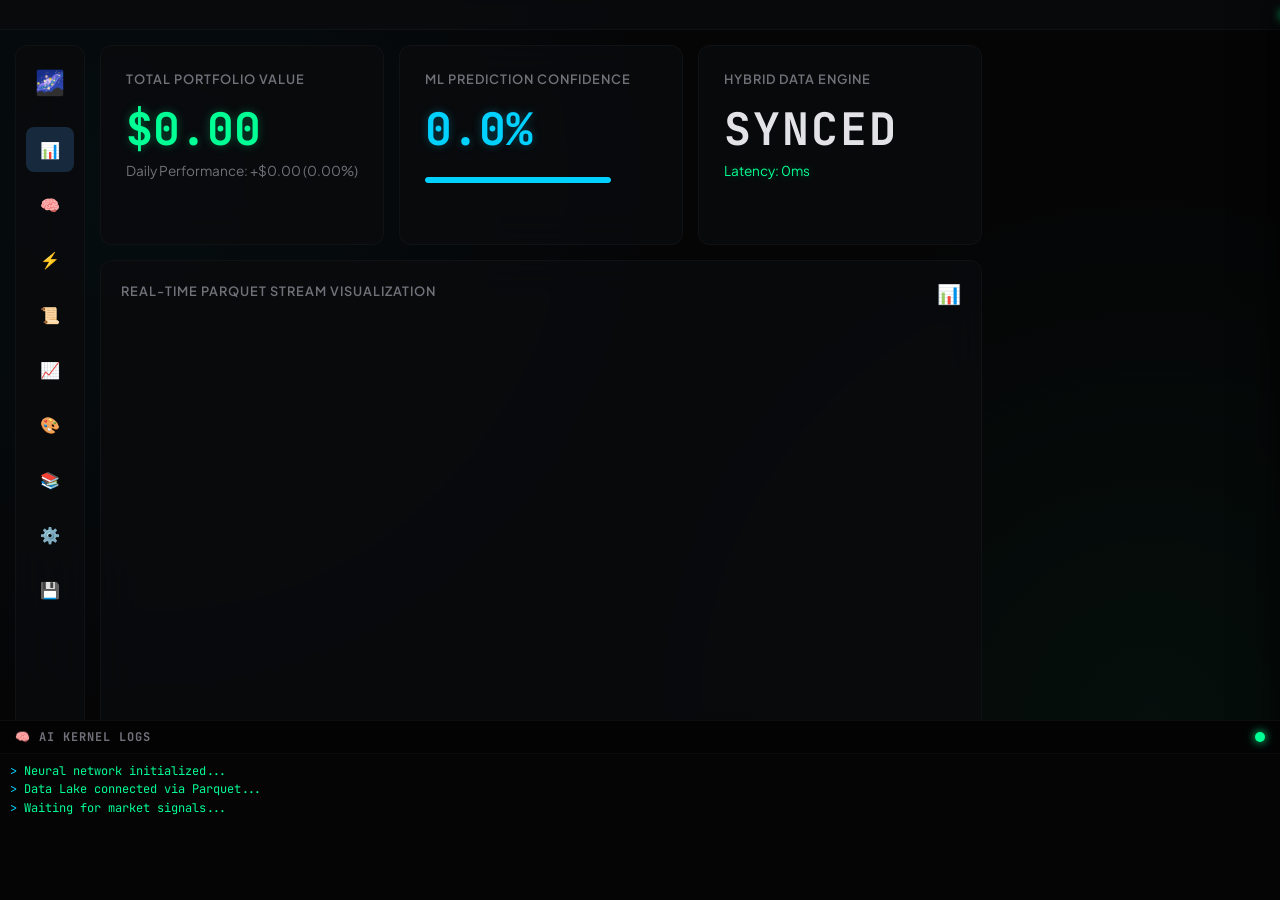
==== commit 98909ac9: "refactor(ui): implement horizontal row bento grid and full-width footer terminal - Removed the verti" ====
--- a/frontend/index.html
+++ b/frontend/index.html
@@ -20,19 +20,6 @@
             <div class="ticker-content" id="live-ticker-content">
                 <span class="ticker-item"><span class="ticker-dot pulse-dot"></span> <span class="ticker-sym">Sistem Yükleniyor...</span> <span class="ticker-price">--</span></span>
             </div>
-        </div>
-    </div>
-
-    <!-- AI Terminal Widget (Pinned to bottom) -->
-    <div class="ai-terminal" id="ai-terminal">
-        <div class="terminal-header">
-            <span>🧠 AI Kernel Logs</span>
-            <span class="pulse-dot"></span>
-        </div>
-        <div class="terminal-body" id="terminal-body">
-            <div class="terminal-line">Neural network initialized...</div>
-            <div class="terminal-line">Data Lake connected via Parquet...</div>
-            <div class="terminal-line">Waiting for market signals...</div>
         </div>
     </div>
 
@@ -96,51 +83,31 @@
                     <div class="top-row-cards">
 
                         <!-- Kart 1: Total Portfolio Value -->
-                        <div class="card glass-panel flex-card">
-                            <h3 class="panel-title">Total Portfolio Value</h3>
-                            <div class="risk-metrics-grid" style="grid-template-columns: 1fr; gap: 10px; margin-top: auto;">
-                                <div class="risk-metric-box">
-                                    <span class="metric-label">Bakiye</span>
-                                    <span class="metric-value" id="balance-val">$0.00</span>
-                                </div>
-                                <div class="risk-metric-box highlight">
-                                    <span class="metric-label">Live P&L</span>
-                                    <span class="metric-value success-text" id="total-pnl-val">+$0.00</span>
-                                </div>
+                        <div class="card glass-panel flex-card bento-card">
+                            <h3 class="panel-title">TOTAL PORTFOLIO VALUE</h3>
+                            <div class="bento-content-container">
+                                <div id="balance-val" class="bento-value text-green">$0.00</div>
+                                <div class="bento-subtext">Daily Performance: <span id="total-pnl-val">+$0.00 (0.00%)</span></div>
                             </div>
                         </div>
 
                         <!-- Kart 2: ML Prediction Confidence -->
-                        <div class="card glass-panel flex-card">
-                            <h3 class="panel-title">ML Prediction Confidence</h3>
-                            <div class="ml-prediction-content" style="display: flex; flex-direction: column; justify-content: center; height: 100%; gap: 15px;">
-                                <div style="display: flex; justify-content: space-between; align-items: center;">
-                                    <span style="font-weight: bold; font-size: 1.1rem;">Güven Skoru</span>
-                                    <span style="font-weight: bold; font-size: 1.5rem; color: var(--accent-cyan);">85%</span>
-                                </div>
-                                <div style="background: rgba(255,255,255,0.1); border-radius: 10px; height: 12px; overflow: hidden; width: 100%;">
-                                    <div style="background: var(--accent-cyan); height: 100%; width: 85%; box-shadow: 0 0 10px var(--accent-cyan);"></div>
-                                </div>
-                                <div class="gauge-details" style="margin-top: 10px;">
-                                    <div class="gauge-detail-row">
-                                        <span>ML Prediction:</span>
-                                        <span style="color: var(--accent-cyan); font-weight: bold;">Bullish</span>
-                                    </div>
-                                    <div class="gauge-detail-row">
-                                        <span>Volatility:</span>
-                                        <span style="color: var(--accent-gold);">Medium</span>
-                                    </div>
+                        <div class="card glass-panel flex-card bento-card">
+                            <h3 class="panel-title">ML PREDICTION CONFIDENCE</h3>
+                            <div class="bento-content-container">
+                                <div id="ml-confidence-val" class="bento-value text-cyan">0.0%</div>
+                                <div class="progress-bar-wrapper bento-progress">
+                                    <div id="ml-confidence-bar" class="progress-bar-fill bento-progress-fill"></div>
                                 </div>
                             </div>
                         </div>
 
                         <!-- Kart 3: Hybrid Data Engine Status -->
-                        <div class="card glass-panel flex-card">
-                            <h3 class="panel-title">Hybrid Data Engine Status</h3>
-                            <div style="display: flex; justify-content: center; align-items: center; height: 100%; flex-direction: column;">
-                                <span style="font-size: 2.5rem; margin-bottom: 10px;">🟢</span>
-                                <span style="font-size: 1.5rem; font-weight: bold; color: var(--accent-emerald); letter-spacing: 2px;">SYNCED</span>
-                                <span style="font-size: 0.8rem; color: var(--text-muted); margin-top: 5px;">Parquet Data Lake Active</span>
+                        <div class="card glass-panel flex-card bento-card">
+                            <h3 class="panel-title">HYBRID DATA ENGINE</h3>
+                            <div class="bento-content-container">
+                                <div id="engine-status-text" class="bento-value text-white">SYNCED</div>
+                                <div id="engine-latency-val" class="bento-subtext text-green">Latency: 0ms</div>
                             </div>
                         </div>
 
@@ -148,7 +115,10 @@
 
                     <!-- Row 2: Dev Grafik Alanı -->
                     <div class="bottom-row-chart card glass-panel">
-                        <h3 class="panel-title">Real-Time Parquet Stream Visualization</h3>
+                        <div style="display: flex; justify-content: space-between; align-items: center; margin-bottom: 15px;">
+                            <h3 class="panel-title" style="margin-bottom: 0; border-bottom: none; font-size: 0.8rem; font-weight: 600; color: var(--text-muted); text-transform: uppercase; letter-spacing: 1px;">REAL-TIME PARQUET STREAM VISUALIZATION</h3>
+                            <span style="font-size: 1.2rem; color: var(--text-muted);">📊</span>
+                        </div>
                         <div id="plotly-chart" class="chart-container" style="flex-grow: 1; min-height: 400px; width: 100%;"></div>
                     </div>
 
@@ -1553,6 +1523,19 @@
         </main>
     </div>
 
+    <!-- AI Terminal Widget (Pinned to bottom) -->
+    <div class="ai-terminal" id="ai-terminal">
+        <div class="terminal-header">
+            <span>🧠 AI Kernel Logs</span>
+            <span class="pulse-dot"></span>
+        </div>
+        <div class="terminal-body" id="terminal-body">
+            <div class="terminal-line">Neural network initialized...</div>
+            <div class="terminal-line">Data Lake connected via Parquet...</div>
+            <div class="terminal-line">Waiting for market signals...</div>
+        </div>
+    </div>
+
     <!-- Strateji Görselleştirme Çekmecesi (Drawer) -->
     <div id="strategy-drawer" class="drawer-panel">
         <div class="drawer-header">
--- a/frontend/style.css
+++ b/frontend/style.css
@@ -70,7 +70,7 @@
     padding: 15px;
     gap: 15px;
     margin-top: 30px; /* Offset for the fixed ticker */
-    margin-bottom: 200px; /* Offset for AI terminal */
+    height: calc(100vh - 30px - 180px); /* Fill space between ticker and terminal */
 }
 
 .ticker-wrapper {
@@ -3175,13 +3175,14 @@
     flex-direction: column;
     gap: 15px;
     height: 100%;
+    width: 100%;
 }
 
 .top-row-cards {
     display: grid;
     grid-template-columns: repeat(3, 1fr);
     gap: 15px;
-    min-height: 250px;
+    min-height: 200px; /* Reduced min-height slightly to match proportion */
 }
 
 .bottom-row-chart {
@@ -3421,3 +3422,72 @@
 .gauge-detail-row span:first-child {
     color: var(--text-muted);
 }
+
+/* ============================================================================
+   BENTO CARDS CUSTOM STYLES
+   ============================================================================ */
+.bento-card {
+    padding: 25px !important;
+    display: flex;
+    flex-direction: column;
+    justify-content: flex-start;
+}
+
+.bento-card .panel-title {
+    font-size: 0.8rem;
+    font-weight: 600;
+    color: var(--text-muted);
+    text-transform: uppercase;
+    letter-spacing: 1px;
+    border-bottom: none;
+    margin-bottom: 20px;
+    padding-bottom: 0;
+}
+
+.bento-content-container {
+    display: flex;
+    flex-direction: column;
+    gap: 10px;
+}
+
+.bento-value {
+    font-size: 2.8rem;
+    font-weight: 700;
+    line-height: 1;
+    font-family: var(--font-mono);
+}
+
+.bento-subtext {
+    font-size: 0.85rem;
+    color: var(--text-muted);
+}
+
+.text-green {
+    color: var(--neon-green);
+    text-shadow: 0 0 10px rgba(0, 255, 148, 0.3);
+}
+
+.text-cyan {
+    color: var(--neon-blue);
+    text-shadow: 0 0 10px rgba(0, 209, 255, 0.3);
+}
+
+.text-white {
+    color: var(--text-main);
+    letter-spacing: 2px;
+}
+
+.bento-progress {
+    height: 6px;
+    background: rgba(255, 255, 255, 0.1);
+    border-radius: 3px;
+    margin-top: 15px;
+    width: 80%;
+}
+
+.bento-progress-fill {
+    background: var(--neon-blue);
+    height: 100%;
+    border-radius: 3px;
+    box-shadow: 0 0 8px var(--neon-blue);
+}
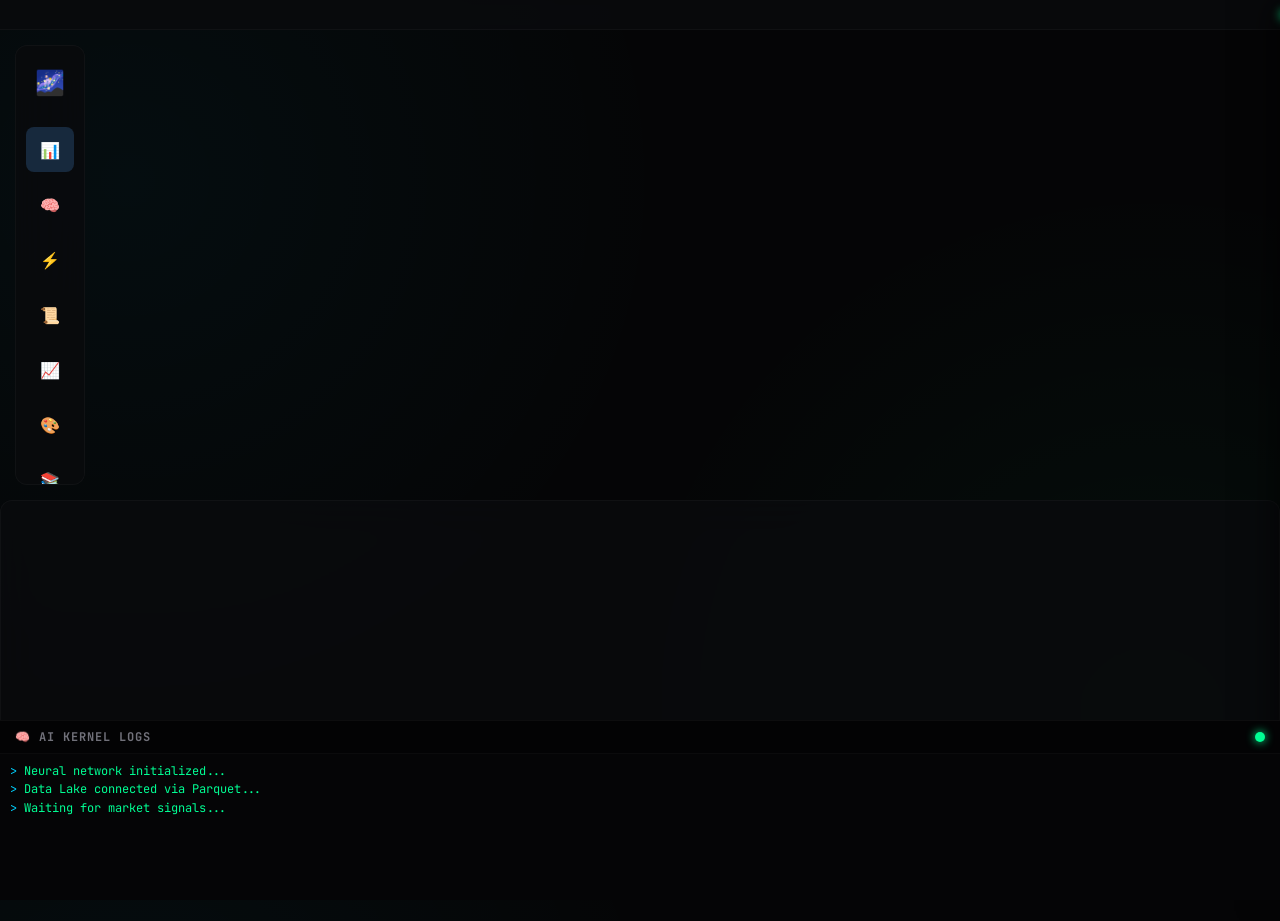
==== commit 0cf635bc: "Merge branch 'main' into fix-frontend-horizontal-workspace-layout-17486040661574143108" ====
--- a/frontend/index.html
+++ b/frontend/index.html
@@ -83,31 +83,18 @@
                     <div class="top-row-cards">
 
                         <!-- Kart 1: Total Portfolio Value -->
-                        <div class="card glass-panel flex-card bento-card">
-                            <h3 class="panel-title">TOTAL PORTFOLIO VALUE</h3>
-                            <div class="bento-content-container">
-                                <div id="balance-val" class="bento-value text-green">$0.00</div>
-                                <div class="bento-subtext">Daily Performance: <span id="total-pnl-val">+$0.00 (0.00%)</span></div>
+
                             </div>
                         </div>
 
                         <!-- Kart 2: ML Prediction Confidence -->
-                        <div class="card glass-panel flex-card bento-card">
-                            <h3 class="panel-title">ML PREDICTION CONFIDENCE</h3>
-                            <div class="bento-content-container">
-                                <div id="ml-confidence-val" class="bento-value text-cyan">0.0%</div>
-                                <div class="progress-bar-wrapper bento-progress">
-                                    <div id="ml-confidence-bar" class="progress-bar-fill bento-progress-fill"></div>
+
                                 </div>
                             </div>
                         </div>
 
                         <!-- Kart 3: Hybrid Data Engine Status -->
-                        <div class="card glass-panel flex-card bento-card">
-                            <h3 class="panel-title">HYBRID DATA ENGINE</h3>
-                            <div class="bento-content-container">
-                                <div id="engine-status-text" class="bento-value text-white">SYNCED</div>
-                                <div id="engine-latency-val" class="bento-subtext text-green">Latency: 0ms</div>
+
                             </div>
                         </div>
 
@@ -115,10 +102,7 @@
 
                     <!-- Row 2: Dev Grafik Alanı -->
                     <div class="bottom-row-chart card glass-panel">
-                        <div style="display: flex; justify-content: space-between; align-items: center; margin-bottom: 15px;">
-                            <h3 class="panel-title" style="margin-bottom: 0; border-bottom: none; font-size: 0.8rem; font-weight: 600; color: var(--text-muted); text-transform: uppercase; letter-spacing: 1px;">REAL-TIME PARQUET STREAM VISUALIZATION</h3>
-                            <span style="font-size: 1.2rem; color: var(--text-muted);">📊</span>
-                        </div>
+
                         <div id="plotly-chart" class="chart-container" style="flex-grow: 1; min-height: 400px; width: 100%;"></div>
                     </div>
 
--- a/frontend/style.css
+++ b/frontend/style.css
@@ -3175,14 +3175,14 @@
     flex-direction: column;
     gap: 15px;
     height: 100%;
-    width: 100%;
+
 }
 
 .top-row-cards {
     display: grid;
     grid-template-columns: repeat(3, 1fr);
     gap: 15px;
-    min-height: 200px; /* Reduced min-height slightly to match proportion */
+
 }
 
 .bottom-row-chart {
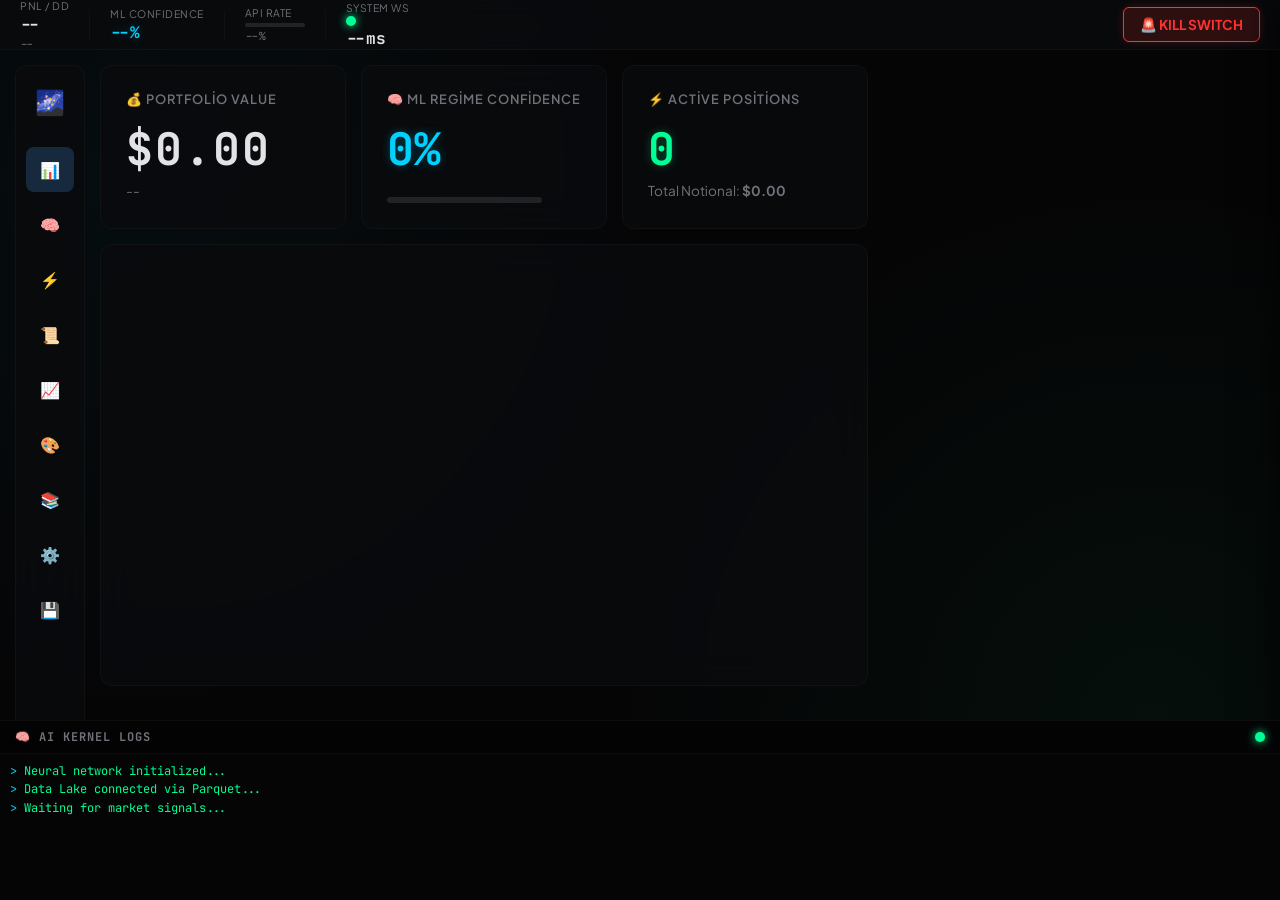
==== commit ba133aa1: "fix(ui): Restore DOM structure and build Quantum Terminal v5 Cockpit - Repaired broken `#tab-portfol" ====
--- a/frontend/index.html
+++ b/frontend/index.html
@@ -14,12 +14,38 @@
 </head>
 
 <body>
-    <!-- Live Ticker -->
-    <div class="live-ticker-band">
-        <div class="ticker-wrapper">
-            <div class="ticker-content" id="live-ticker-content">
-                <span class="ticker-item"><span class="ticker-dot pulse-dot"></span> <span class="ticker-sym">Sistem Yükleniyor...</span> <span class="ticker-price">--</span></span>
+    <!-- Hedge Fund Cockpit - Top Ticker Band -->
+    <div class="top-ticker-band">
+        <div class="ticker-metrics">
+            <div class="ticker-metric">
+                <span class="ticker-label">PNL / DD</span>
+                <span id="ticker-pnl" class="ticker-value">--</span>
+                <span id="ticker-dd" class="ticker-subvalue">--</span>
             </div>
+            <div class="ticker-divider"></div>
+            <div class="ticker-metric">
+                <span class="ticker-label">ML CONFIDENCE</span>
+                <span id="ticker-ml-confidence" class="ticker-value text-cyan">--%</span>
+            </div>
+            <div class="ticker-divider"></div>
+            <div class="ticker-metric">
+                <span class="ticker-label">API RATE</span>
+                <div class="api-rate-bar-container">
+                    <div id="ticker-api-rate-bar" class="api-rate-bar"></div>
+                </div>
+                <span id="ticker-api-rate-text" class="ticker-subvalue">--%</span>
+            </div>
+            <div class="ticker-divider"></div>
+            <div class="ticker-metric">
+                <span class="ticker-label">SYSTEM WS</span>
+                <span class="ticker-dot pulse-dot" id="ticker-ws-dot"></span>
+                <span id="ticker-ws-latency" class="ticker-value">--ms</span>
+            </div>
+        </div>
+        <div class="ticker-actions">
+            <button id="kill-switch-btn" class="kill-switch-btn" onclick="handleKillSwitch()">
+                🚨 KILL SWITCH
+            </button>
         </div>
     </div>
 
@@ -79,22 +105,35 @@
             <div id="tab-portfolio" class="tab-content active-tab">
                 <div class="horizontal-workspace">
 
-                    <!-- Row 1: 3 Eşit Yatay Kart -->
+                    <!-- Row 1: 3 Eşit Yatay Kart (Bento Box Layout) -->
                     <div class="top-row-cards">
 
                         <!-- Kart 1: Total Portfolio Value -->
-
+                        <div class="bento-card glass-panel">
+                            <h3 class="panel-title">💰 Portfolio Value</h3>
+                            <div class="bento-content-container">
+                                <span id="bento-portfolio-value" class="bento-value text-white">$0.00</span>
+                                <span id="bento-portfolio-change" class="bento-subtext">--</span>
                             </div>
                         </div>
 
                         <!-- Kart 2: ML Prediction Confidence -->
-
-                                </div>
-                            </div>
-                        </div>
-
-                        <!-- Kart 3: Hybrid Data Engine Status -->
-
+                        <div class="bento-card glass-panel">
+                            <h3 class="panel-title">🧠 ML Regime Confidence</h3>
+                            <div class="bento-content-container">
+                                <span id="bento-ml-confidence" class="bento-value text-cyan">0%</span>
+                                <div class="bento-progress">
+                                    <div id="bento-ml-progress" class="bento-progress-fill" style="width: 0%;"></div>
+                                </div>
+                            </div>
+                        </div>
+
+                        <!-- Kart 3: Active Positions Summary -->
+                        <div class="bento-card glass-panel">
+                            <h3 class="panel-title">⚡ Active Positions</h3>
+                            <div class="bento-content-container">
+                                <span id="bento-active-positions" class="bento-value text-green">0</span>
+                                <span class="bento-subtext">Total Notional: <strong id="bento-total-notional">$0.00</strong></span>
                             </div>
                         </div>
 
@@ -102,7 +141,6 @@
 
                     <!-- Row 2: Dev Grafik Alanı -->
                     <div class="bottom-row-chart card glass-panel">
-
                         <div id="plotly-chart" class="chart-container" style="flex-grow: 1; min-height: 400px; width: 100%;"></div>
                     </div>
 
--- a/frontend/style.css
+++ b/frontend/style.css
@@ -43,24 +43,106 @@
     display: none;
 }
 
-/* Live Ticker Band */
-.live-ticker-band {
+/* Hedge Fund Cockpit - Top Ticker Band */
+.top-ticker-band {
     background: var(--panel-bg);
-    backdrop-filter: blur(20px);
+    backdrop-filter: blur(10px); /* Optimized glassmorphism */
     border-bottom: 1px solid var(--border-glass);
     color: var(--text-main);
     font-family: var(--font-mono);
-    font-size: 0.75rem;
-    height: 30px;
-    display: flex;
-    align-items: center;
-    overflow: hidden;
-    white-space: nowrap;
+    height: 50px;
+    display: flex;
+    align-items: center;
+    justify-content: space-between;
+    padding: 0 20px;
     position: fixed;
     top: 0;
     left: 0;
     z-index: 1000;
     width: 100%;
+    box-sizing: border-box;
+}
+
+.ticker-metrics {
+    display: flex;
+    align-items: center;
+    gap: 20px;
+    height: 100%;
+}
+
+.ticker-metric {
+    display: flex;
+    flex-direction: column;
+    justify-content: center;
+    gap: 2px;
+}
+
+.ticker-label {
+    font-size: 0.65rem;
+    color: var(--text-muted);
+    text-transform: uppercase;
+    letter-spacing: 0.5px;
+    font-family: var(--font-heading);
+}
+
+.ticker-value {
+    font-size: 1rem;
+    font-weight: 700;
+}
+
+.ticker-subvalue {
+    font-size: 0.7rem;
+    color: var(--text-muted);
+}
+
+.ticker-divider {
+    width: 1px;
+    height: 30px;
+    background: var(--border-glass);
+}
+
+.api-rate-bar-container {
+    width: 60px;
+    height: 4px;
+    background: rgba(255, 255, 255, 0.1);
+    border-radius: 2px;
+    margin-top: 2px;
+    overflow: hidden;
+}
+
+.api-rate-bar {
+    height: 100%;
+    background: var(--accent-emerald);
+    width: 0%;
+    transition: width 0.3s ease, background-color 0.3s ease;
+}
+
+.kill-switch-btn {
+    background: rgba(255, 49, 49, 0.15);
+    border: 1px solid var(--accent-crimson);
+    color: var(--accent-crimson);
+    padding: 8px 16px;
+    border-radius: 6px;
+    font-family: var(--font-heading);
+    font-weight: 700;
+    font-size: 0.85rem;
+    cursor: pointer;
+    transition: transform 0.2s ease, background 0.2s ease;
+    display: flex;
+    align-items: center;
+    gap: 8px;
+    box-shadow: 0 0 10px rgba(255, 49, 49, 0.2);
+}
+
+.kill-switch-btn:hover {
+    background: var(--accent-crimson);
+    color: white;
+    transform: scale(1.05);
+    box-shadow: 0 0 20px rgba(255, 49, 49, 0.5);
+}
+
+.kill-switch-btn:active {
+    transform: scale(0.95);
 }
 
 .dashboard-container {
@@ -69,63 +151,8 @@
     overflow: hidden;
     padding: 15px;
     gap: 15px;
-    margin-top: 30px; /* Offset for the fixed ticker */
-    height: calc(100vh - 30px - 180px); /* Fill space between ticker and terminal */
-}
-
-.ticker-wrapper {
-    display: flex;
-    flex-wrap: nowrap;
-    min-width: 100%;
-}
-
-.ticker-content {
-    display: inline-flex;
-    flex-wrap: nowrap;
-    align-items: center;
-    padding-left: 100vw;
-    animation: tickerScroll 25s linear infinite;
-    will-change: transform;
-}
-
-.ticker-content:hover {
-    animation-play-state: paused;
-}
-
-@keyframes tickerScroll {
-    0% { transform: translateX(0); }
-    100% { transform: translateX(-100%); }
-}
-
-.ticker-item {
-    display: inline-flex;
-    align-items: center;
-    margin-right: 40px;
-    gap: 8px;
-    font-size: 0.8rem;
-}
-
-.ticker-item .ticker-sym {
-    font-weight: 700;
-    color: var(--text-main);
-}
-
-.ticker-item .ticker-dir {
-    font-weight: bold;
-}
-
-.ticker-item .ticker-price {
-    color: var(--text-muted);
-}
-
-.ticker-item .ticker-pnl.positive {
-    color: var(--accent-emerald);
-    text-shadow: 0 0 5px rgba(0, 255, 148, 0.3);
-}
-
-.ticker-item .ticker-pnl.negative {
-    color: var(--accent-crimson);
-    text-shadow: 0 0 5px rgba(255, 49, 49, 0.3);
+    margin-top: 50px; /* Offset for the fixed ticker */
+    height: calc(100vh - 50px - 180px); /* Fill space between ticker and terminal */
 }
 
 .glass-panel {
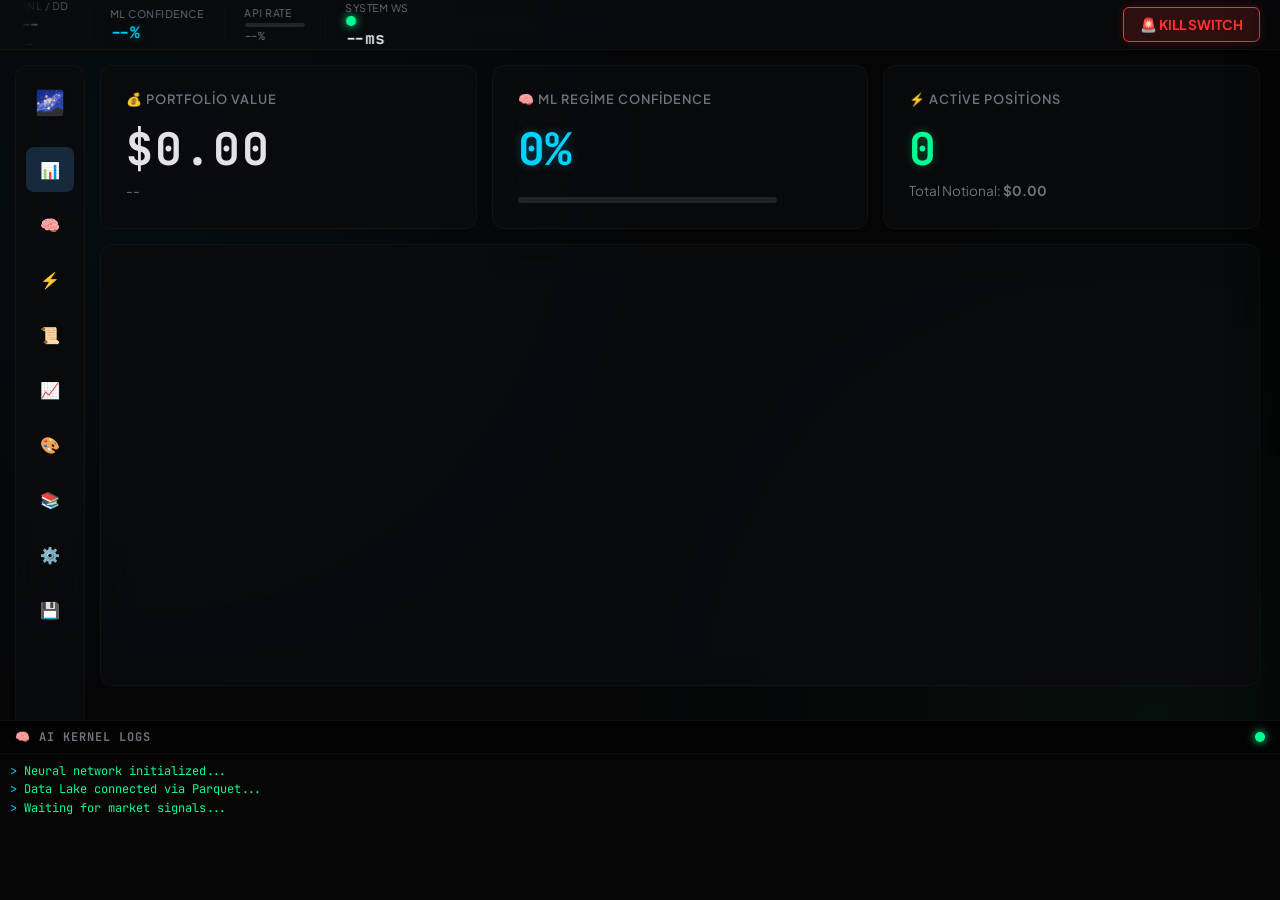
==== commit c943ea4e: "fix(frontend): update main workspace layout and implement top ticker marquee - Fixed main workspace " ====
--- a/frontend/index.html
+++ b/frontend/index.html
@@ -16,30 +16,32 @@
 <body>
     <!-- Hedge Fund Cockpit - Top Ticker Band -->
     <div class="top-ticker-band">
-        <div class="ticker-metrics">
-            <div class="ticker-metric">
-                <span class="ticker-label">PNL / DD</span>
-                <span id="ticker-pnl" class="ticker-value">--</span>
-                <span id="ticker-dd" class="ticker-subvalue">--</span>
-            </div>
-            <div class="ticker-divider"></div>
-            <div class="ticker-metric">
-                <span class="ticker-label">ML CONFIDENCE</span>
-                <span id="ticker-ml-confidence" class="ticker-value text-cyan">--%</span>
-            </div>
-            <div class="ticker-divider"></div>
-            <div class="ticker-metric">
-                <span class="ticker-label">API RATE</span>
-                <div class="api-rate-bar-container">
-                    <div id="ticker-api-rate-bar" class="api-rate-bar"></div>
-                </div>
-                <span id="ticker-api-rate-text" class="ticker-subvalue">--%</span>
-            </div>
-            <div class="ticker-divider"></div>
-            <div class="ticker-metric">
-                <span class="ticker-label">SYSTEM WS</span>
-                <span class="ticker-dot pulse-dot" id="ticker-ws-dot"></span>
-                <span id="ticker-ws-latency" class="ticker-value">--ms</span>
+        <div class="ticker-marquee-container">
+            <div class="ticker-metrics">
+                <div class="ticker-metric">
+                    <span class="ticker-label">PNL / DD</span>
+                    <span id="ticker-pnl" class="ticker-value">--</span>
+                    <span id="ticker-dd" class="ticker-subvalue">--</span>
+                </div>
+                <div class="ticker-divider"></div>
+                <div class="ticker-metric">
+                    <span class="ticker-label">ML CONFIDENCE</span>
+                    <span id="ticker-ml-confidence" class="ticker-value text-cyan">--%</span>
+                </div>
+                <div class="ticker-divider"></div>
+                <div class="ticker-metric">
+                    <span class="ticker-label">API RATE</span>
+                    <div class="api-rate-bar-container">
+                        <div id="ticker-api-rate-bar" class="api-rate-bar"></div>
+                    </div>
+                    <span id="ticker-api-rate-text" class="ticker-subvalue">--%</span>
+                </div>
+                <div class="ticker-divider"></div>
+                <div class="ticker-metric">
+                    <span class="ticker-label">SYSTEM WS</span>
+                    <span class="ticker-dot pulse-dot" id="ticker-ws-dot"></span>
+                    <span id="ticker-ws-latency" class="ticker-value">--ms</span>
+                </div>
             </div>
         </div>
         <div class="ticker-actions">
--- a/frontend/style.css
+++ b/frontend/style.css
@@ -63,11 +63,33 @@
     box-sizing: border-box;
 }
 
+.ticker-marquee-container {
+    flex-grow: 1;
+    overflow: hidden;
+    position: relative;
+    height: 100%;
+    mask-image: linear-gradient(to right, transparent, black 5%, black 95%, transparent);
+    -webkit-mask-image: linear-gradient(to right, transparent, black 5%, black 95%, transparent);
+}
+
 .ticker-metrics {
     display: flex;
     align-items: center;
     gap: 20px;
     height: 100%;
+    white-space: nowrap;
+    will-change: transform;
+    animation: marquee 30s linear infinite;
+    padding-right: 50px;
+}
+
+.ticker-metrics:hover {
+    animation-play-state: paused;
+}
+
+@keyframes marquee {
+    0% { transform: translateX(100%); }
+    100% { transform: translateX(-100%); }
 }
 
 .ticker-metric {
@@ -75,6 +97,16 @@
     flex-direction: column;
     justify-content: center;
     gap: 2px;
+    flex-shrink: 0;
+}
+
+.ticker-actions {
+    height: 100%;
+    display: flex;
+    align-items: center;
+    z-index: 10;
+    flex-shrink: 0;
+    margin-left: 20px;
 }
 
 .ticker-label {
@@ -311,7 +343,10 @@
     flex-direction: column;
     gap: 15px;
     overflow-y: auto;
+    overflow-x: hidden;
     padding-right: 5px;
+    flex: 1; /* Take remaining space */
+    min-width: 0; /* Flexbox overflow protection */
 }
 
 .top-nav {
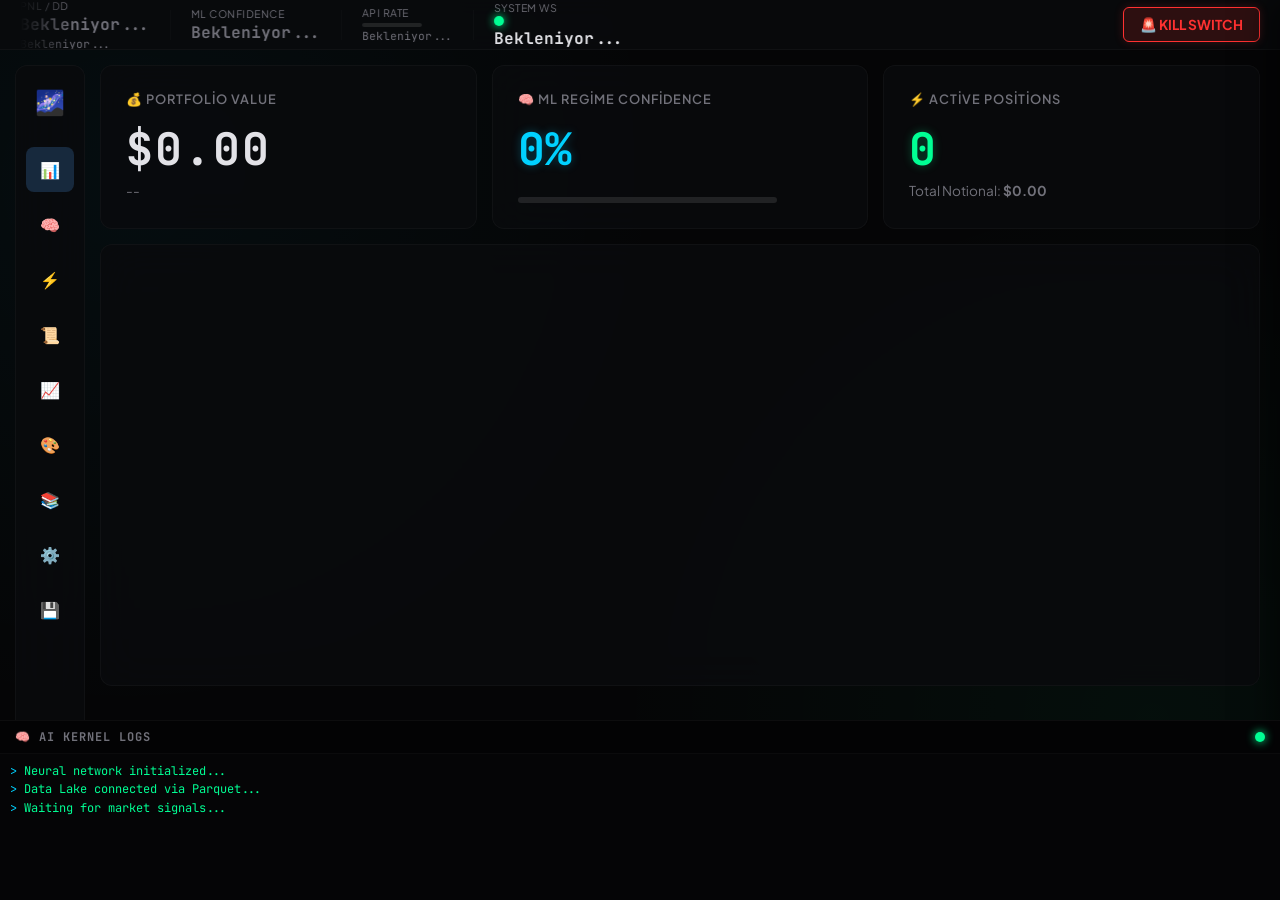
==== commit 1e9338e3: "feat(ml): integrate advanced hyperparameters and horizon into UI and backend - Fix hardcoded paramet" ====
--- a/frontend/index.html
+++ b/frontend/index.html
@@ -209,14 +209,20 @@
 
                         <div style="display: flex; flex-direction: column; gap: 5px;">
                             <label style="font-size:0.75rem; color:var(--text-muted);">TP Çarpan</label>
-                            <input type="number" id="ml-train-tp" value="2.0" step="0.5" min="1.0" max="5.0"
+                            <input type="text" id="ml-train-tp" value="2.0"
                                 style="width:70px; padding:8px; background:rgba(255,255,255,0.05); border:1px solid rgba(255,255,255,0.1); border-radius:6px; color:#fff;">
                         </div>
 
                         <div style="display: flex; flex-direction: column; gap: 5px;">
                             <label style="font-size:0.75rem; color:var(--text-muted);">SL Çarpan</label>
-                            <input type="number" id="ml-train-sl" value="2.0" step="0.5" min="1.0" max="5.0"
+                            <input type="text" id="ml-train-sl" value="2.0"
                                 style="width:70px; padding:8px; background:rgba(255,255,255,0.05); border:1px solid rgba(255,255,255,0.1); border-radius:6px; color:#fff;">
+                        </div>
+
+                        <div style="display: flex; flex-direction: column; gap: 5px;">
+                            <label style="font-size:0.75rem; color:var(--text-muted);">Horizon (Mum)</label>
+                            <input type="number" id="ml-train-horizon" value="10" min="5" max="200" step="1"
+                                style="width:90px; padding:8px; background:rgba(255,255,255,0.05); border:1px solid rgba(255,255,255,0.1); border-radius:6px; color:#fff;">
                         </div>
 
                         <button class="btn btn-primary" onclick="startMLTraining()"
@@ -224,6 +230,30 @@
                             🚀 Modeli Eğit
                         </button>
                     </div>
+
+                    <!-- Gelişmiş Ayarlar (Advanced Settings) -->
+                    <details style="margin-top: 10px; margin-bottom: 15px;">
+                        <summary style="cursor: pointer; color: var(--neon-blue); font-size: 0.85rem; font-weight: 600;">
+                            ⚙️ Gelişmiş Ayarlar (Hiperparametreler)
+                        </summary>
+                        <div style="display: flex; gap: 15px; flex-wrap: wrap; margin-top: 10px; padding: 10px; background: rgba(0,0,0,0.2); border-radius: 8px; border: 1px solid rgba(255,255,255,0.05);">
+                            <div style="display: flex; flex-direction: column; gap: 5px;">
+                                <label style="font-size:0.75rem; color:var(--text-muted);">Ağaç Sayısı (n_estimators)</label>
+                                <input type="number" id="ml-train-estimators" value="500" min="50" max="2000" step="50"
+                                    style="width:120px; padding:8px; background:rgba(255,255,255,0.05); border:1px solid rgba(255,255,255,0.1); border-radius:6px; color:#fff;">
+                            </div>
+                            <div style="display: flex; flex-direction: column; gap: 5px;">
+                                <label style="font-size:0.75rem; color:var(--text-muted);">Ağaç Derinliği (max_depth)</label>
+                                <input type="number" id="ml-train-depth" value="6" min="1" max="20" step="1"
+                                    style="width:120px; padding:8px; background:rgba(255,255,255,0.05); border:1px solid rgba(255,255,255,0.1); border-radius:6px; color:#fff;">
+                            </div>
+                            <div style="display: flex; flex-direction: column; gap: 5px;">
+                                <label style="font-size:0.75rem; color:var(--text-muted);">Öğrenme Hızı (learning_rate)</label>
+                                <input type="text" id="ml-train-lr" value="0.1"
+                                    style="width:120px; padding:8px; background:rgba(255,255,255,0.05); border:1px solid rgba(255,255,255,0.1); border-radius:6px; color:#fff;">
+                            </div>
+                        </div>
+                    </details>
 
                     <!-- İlerleme Çubuğu -->
                     <div id="ml-training-progress" style="display: none; margin-top: 15px;">
--- a/frontend/style.css
+++ b/frontend/style.css
@@ -1219,8 +1219,8 @@
 
 .strategy-grid {
     display: grid;
-    grid-template-columns: repeat(auto-fill, minmax(380px, 1fr));
-    gap: 20px;
+    grid-template-columns: repeat(auto-fill, minmax(320px, 1fr));
+    gap: 15px;
     padding: 10px;
 }
 
@@ -1228,14 +1228,14 @@
     background: var(--glass-bg);
     backdrop-filter: blur(12px);
     border: 1px solid var(--glass-border);
-    border-radius: 14px;
-    padding: 24px;
+    border-radius: 12px;
+    padding: 16px;
     transition: all 0.3s cubic-bezier(0.4, 0, 0.2, 1);
     position: relative;
     overflow: hidden;
     display: flex;
     flex-direction: column;
-    min-height: 220px;
+    min-height: 200px;
 }
 
 .strategy-card::before {
@@ -1362,13 +1362,13 @@
 /* Responsive adjustments */
 @media (max-width: 1400px) {
     .strategy-grid {
-        grid-template-columns: repeat(auto-fill, minmax(340px, 1fr));
+        grid-template-columns: repeat(auto-fill, minmax(300px, 1fr));
     }
 }
 
 @media (max-width: 1200px) {
     .strategy-grid {
-        grid-template-columns: repeat(auto-fill, minmax(300px, 1fr));
+        grid-template-columns: repeat(auto-fill, minmax(280px, 1fr));
     }
 }
 
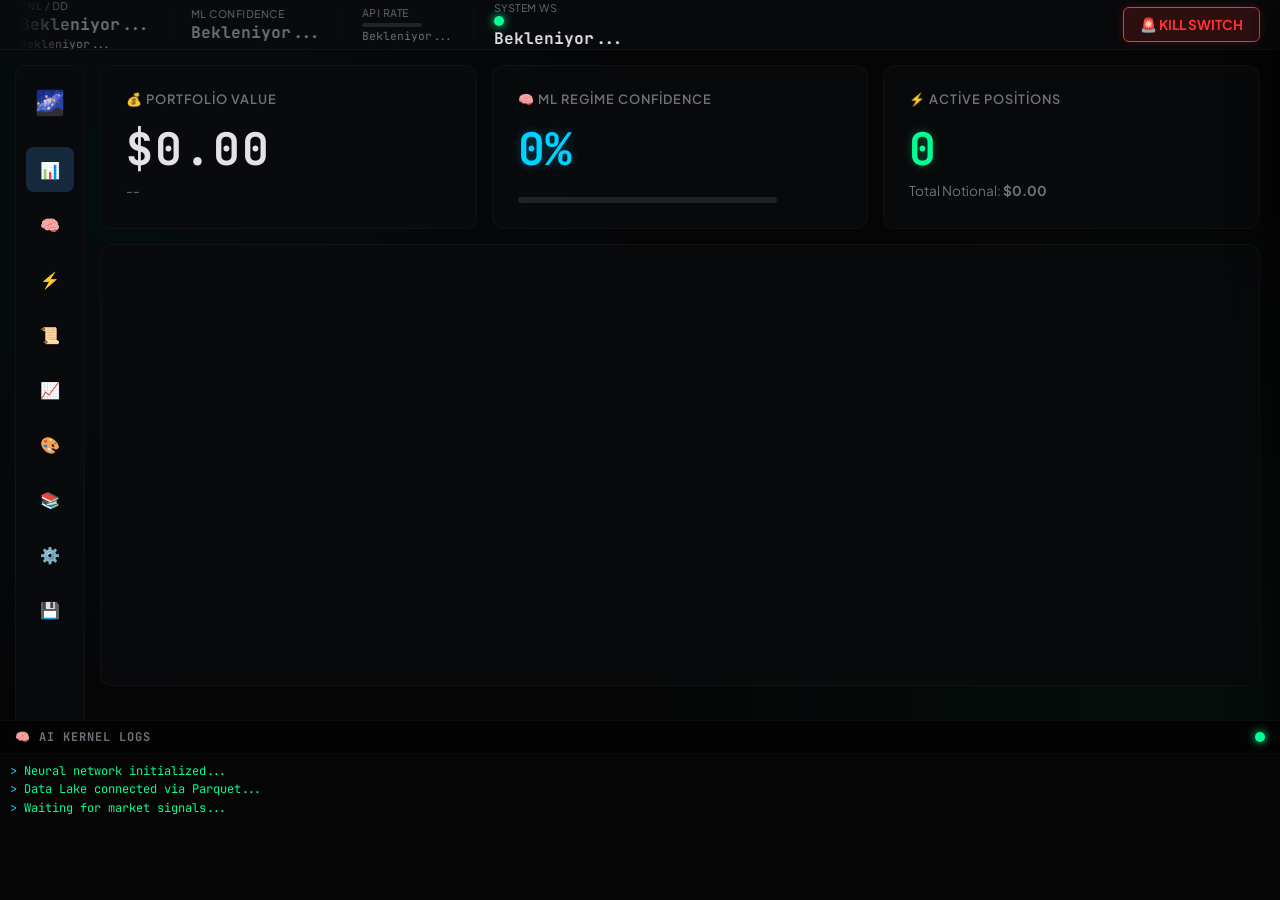
==== commit 32f1557d: "feat: implement ML model versioning and selection - Updated `ml/model_training.py:get_model_paths` t" ====
--- a/frontend/index.html
+++ b/frontend/index.html
@@ -941,6 +941,16 @@
                                             <option value="cross">Cross (Çapraz)</option>
                                         </select>
                                     </div>
+
+                                    <div class="settings-form-group">
+                                        <label class="settings-form-label">🧠 ML Model Seçimi (Opsiyonel)</label>
+                                        <select id="bot-model-id" class="settings-form-input">
+                                            <option value="">Otomatik (En güncel modeli bul)</option>
+                                        </select>
+                                        <div style="font-size: 0.8rem; color: var(--text-secondary); margin-top: 5px;">
+                                            Botun kullanacağı zeka modelini seçin. Parite/Timeframe değiştirdiğinizde güncellenir.
+                                        </div>
+                                    </div>
                                 </div>
 
                                 <button type="submit" class="settings-btn settings-btn-success"
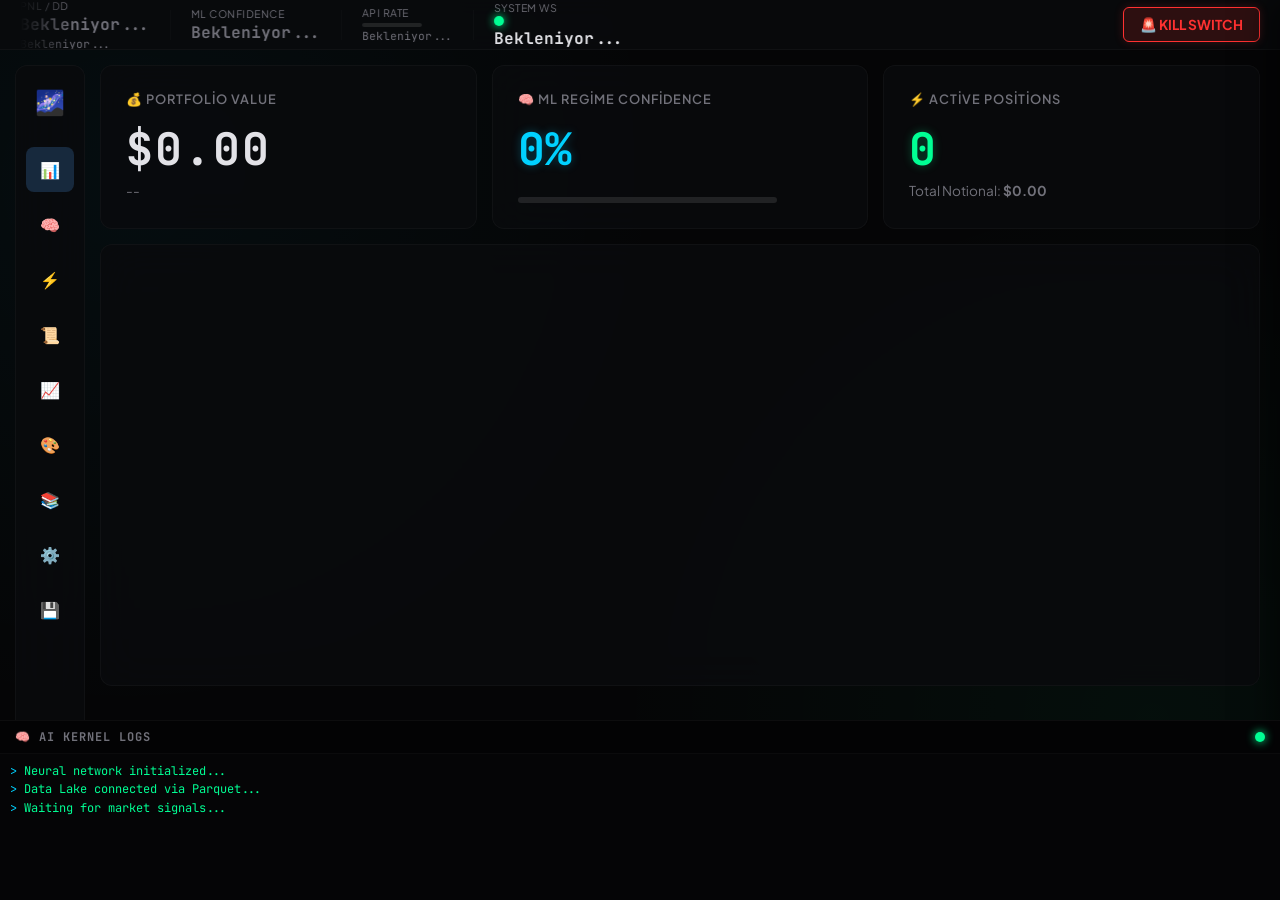
==== commit 06ecd99d: "fix: Inject missing classes to prevent XGBoost ValueError during Optuna WFO - Adds synthetic missing" ====
--- a/frontend/index.html
+++ b/frontend/index.html
@@ -172,7 +172,7 @@
                             <label style="font-size:0.75rem; color:var(--text-muted);">Zaman Dilimi</label>
                             <select id="ml-train-timeframe" class="timeframe-select" style="width:80px;"
                                 onchange="validateMumCount()">
-                                <option value="1m">1m</option>
+                                <option value="1m" selected>1m</option>
                                 <option value="3m">3m</option>
                                 <option value="5m">5m</option>
                                 <option value="10m">10m</option>
@@ -180,7 +180,7 @@
                                 <option value="20m">20m</option>
                                 <option value="30m">30m</option>
                                 <option value="45m">45m</option>
-                                <option value="1h" selected>1h</option>
+                                <option value="1h">1h</option>
                                 <option value="2h">2h</option>
                                 <option value="3h">3h</option>
                                 <option value="4h">4h</option>
@@ -197,7 +197,7 @@
                                 <span id="ml-db-count"
                                     style="color: var(--neon-blue); font-size: 0.7rem; margin-left: 5px;"></span>
                             </label>
-                            <input type="number" id="ml-train-limit" value="5000" min="100" step="100"
+                            <input type="number" id="ml-train-limit" value="45000" min="100" step="100"
                                 style="width: 120px; padding: 8px; background: rgba(255,255,255,0.05); border: 1px solid rgba(255,255,255,0.1); border-radius: 6px; color: #fff; font-weight: bold;"
                                 onchange="validateMumCount()" oninput="validateMumCount()">
                             <span id="ml-limit-warning"
@@ -209,7 +209,7 @@
 
                         <div style="display: flex; flex-direction: column; gap: 5px;">
                             <label style="font-size:0.75rem; color:var(--text-muted);">TP Çarpan</label>
-                            <input type="text" id="ml-train-tp" value="2.0"
+                            <input type="text" id="ml-train-tp" value="3.0"
                                 style="width:70px; padding:8px; background:rgba(255,255,255,0.05); border:1px solid rgba(255,255,255,0.1); border-radius:6px; color:#fff;">
                         </div>
 
@@ -221,7 +221,7 @@
 
                         <div style="display: flex; flex-direction: column; gap: 5px;">
                             <label style="font-size:0.75rem; color:var(--text-muted);">Horizon (Mum)</label>
-                            <input type="number" id="ml-train-horizon" value="10" min="5" max="200" step="1"
+                            <input type="number" id="ml-train-horizon" value="15" min="5" max="200" step="1"
                                 style="width:90px; padding:8px; background:rgba(255,255,255,0.05); border:1px solid rgba(255,255,255,0.1); border-radius:6px; color:#fff;">
                         </div>
 
